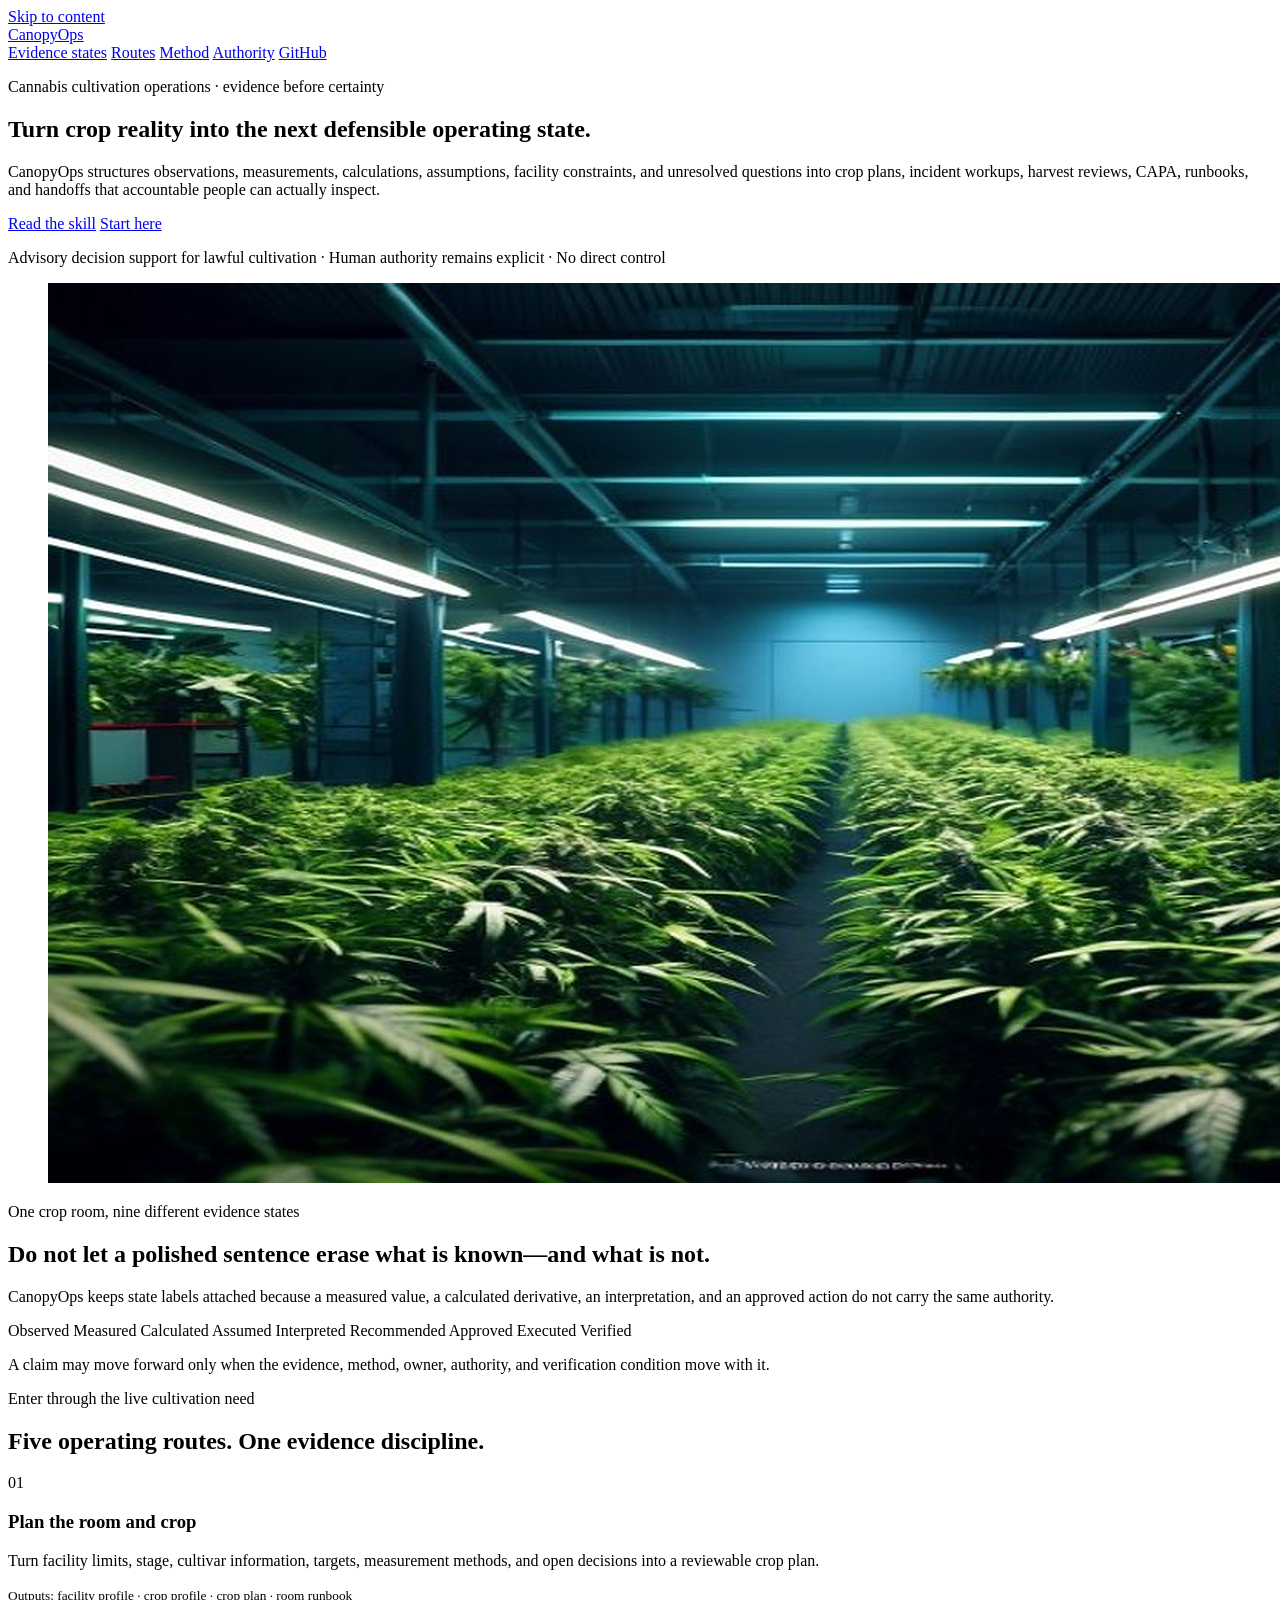
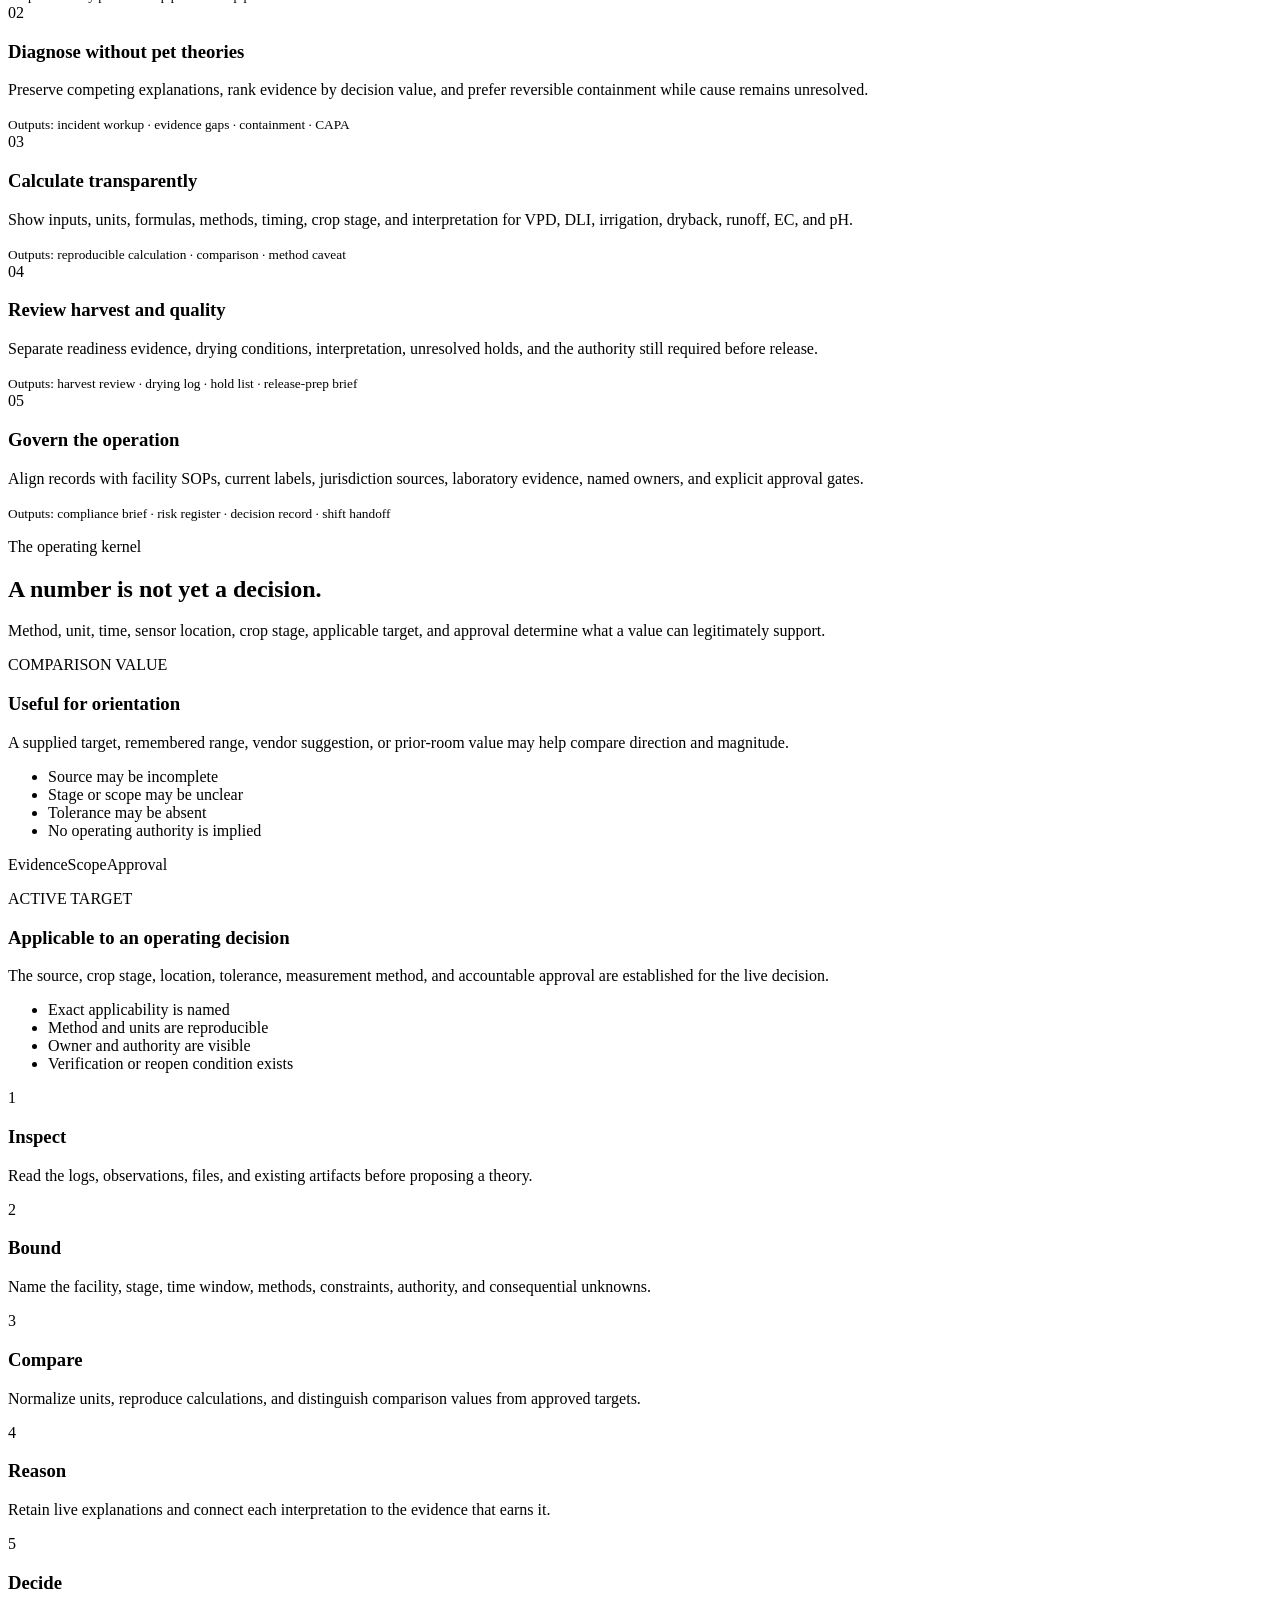
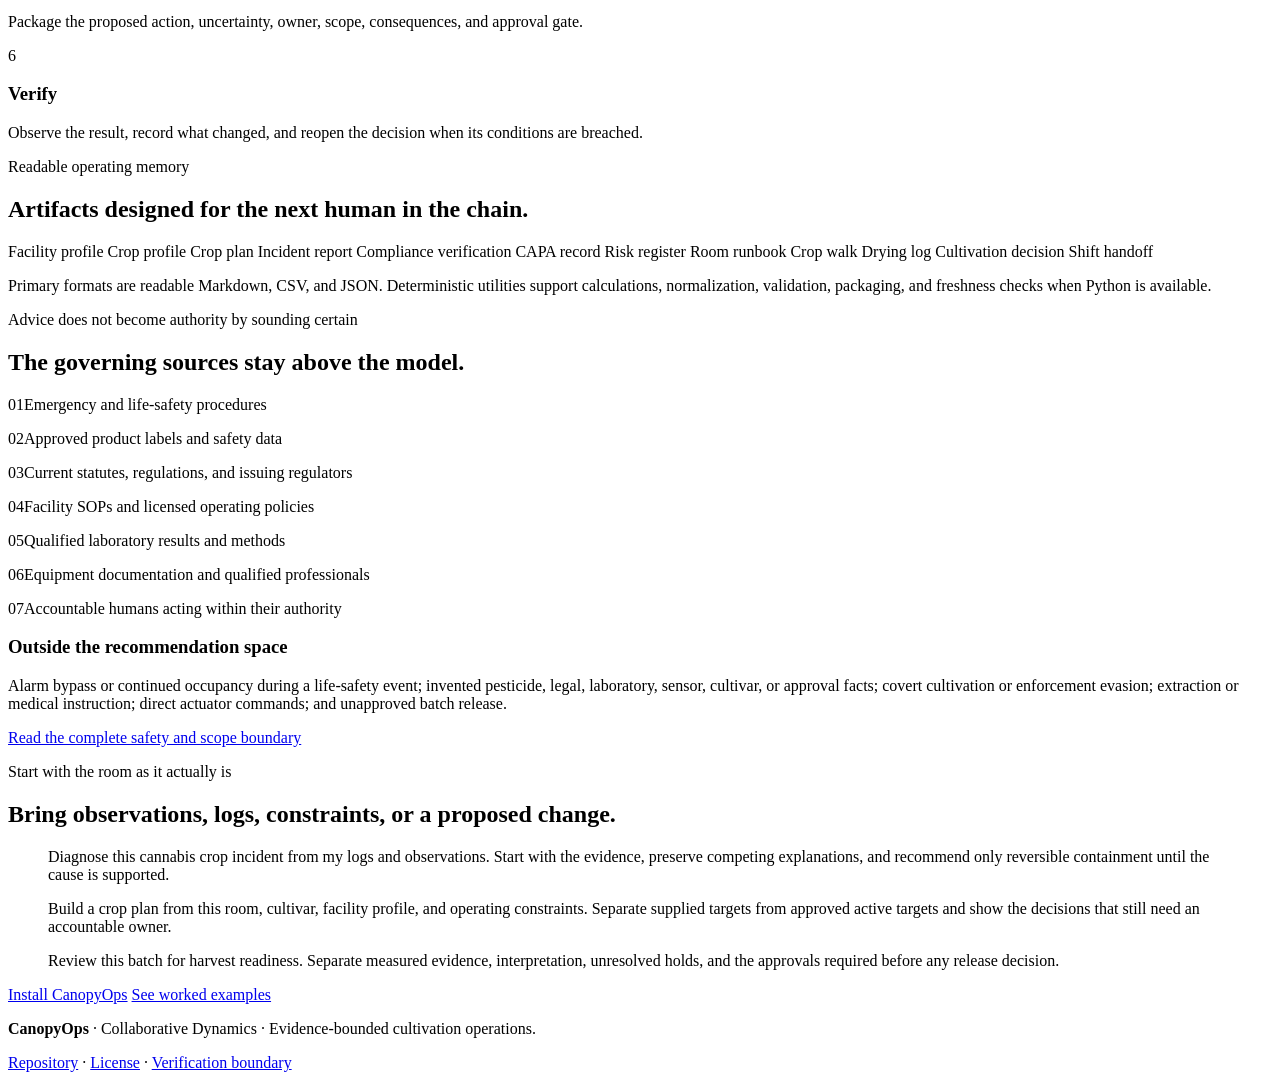
==== docs/index.html @ a817bb33 "docs: add the tailored CanopyOps Pages site" ====
<!doctype html>
<html lang="en">
<head>
  <meta charset="utf-8">
  <meta name="viewport" content="width=device-width, initial-scale=1">
  <meta name="description" content="CanopyOps turns cannabis cultivation observations, logs, calculations, and facility constraints into defensible crop plans, incident workups, harvest reviews, and operating records.">
  <meta name="theme-color" content="#0a1718">
  <meta property="og:type" content="website">
  <meta property="og:title" content="CanopyOps · Evidence-Bounded Cultivation Operations">
  <meta property="og:description" content="From crop reality to the next defensible operating state.">
  <meta property="og:url" content="https://stunspot.github.io/CanopyOps/">
  <meta property="og:image" content="https://stunspot.github.io/CanopyOps/assets/canopyops-hero.png">
  <meta property="og:image:alt" content="An orderly controlled-environment cultivation room with crop rows, irrigation infrastructure, and cool inspection light.">
  <meta name="twitter:card" content="summary_large_image">
  <title>CanopyOps · Evidence-Bounded Cultivation Operations</title>
  <link rel="stylesheet" href="style.css">
</head>
<body>
  <a class="skip-link" href="#main">Skip to content</a>

  <header class="site-header">
    <nav aria-label="Primary navigation">
      <a class="brand" href="#top" aria-label="CanopyOps home">
        <span class="brand-mark" aria-hidden="true"><span></span></span>
        <span>CanopyOps</span>
      </a>
      <div class="nav-links">
        <a href="#states">Evidence states</a>
        <a href="#routes">Routes</a>
        <a href="#method">Method</a>
        <a href="#authority">Authority</a>
        <a href="https://github.com/Stunspot/CanopyOps">GitHub</a>
      </div>
    </nav>
  </header>

  <main id="main">
    <section class="hero" id="top">
      <div class="hero-copy">
        <p class="eyebrow">Cannabis cultivation operations · evidence before certainty</p>
        <h1>Turn crop reality into the next defensible operating state.</h1>
        <p class="lede">CanopyOps structures observations, measurements, calculations, assumptions, facility constraints, and unresolved questions into crop plans, incident workups, harvest reviews, CAPA, runbooks, and handoffs that accountable people can actually inspect.</p>
        <div class="actions">
          <a class="button primary" href="https://github.com/Stunspot/CanopyOps/blob/main/canopyops/SKILL.md">Read the skill</a>
          <a class="button secondary" href="https://github.com/Stunspot/CanopyOps/blob/main/START-HERE.md">Start here</a>
        </div>
        <p class="quiet">Advisory decision support for lawful cultivation · Human authority remains explicit · No direct control</p>
      </div>
      <figure class="hero-visual">
        <img src="assets/canopyops-hero.png" width="1600" height="900" alt="A clean controlled-environment cultivation room with orderly crop rows, irrigation infrastructure, sensor equipment, and cool inspection light across the canopy.">
      </figure>
    </section>

    <section class="section states-section" id="states">
      <div class="section-heading">
        <p class="eyebrow">One crop room, nine different evidence states</p>
        <h2>Do not let a polished sentence erase what is known—and what is not.</h2>
        <p>CanopyOps keeps state labels attached because a measured value, a calculated derivative, an interpretation, and an approved action do not carry the same authority.</p>
      </div>
      <div class="state-ribbon" aria-label="CanopyOps evidence states">
        <span>Observed</span>
        <span>Measured</span>
        <span>Calculated</span>
        <span>Assumed</span>
        <span>Interpreted</span>
        <span>Recommended</span>
        <span>Approved</span>
        <span>Executed</span>
        <span>Verified</span>
      </div>
      <p class="state-rule">A claim may move forward only when the evidence, method, owner, authority, and verification condition move with it.</p>
    </section>

    <section class="section routes-section" id="routes">
      <div class="section-heading">
        <p class="eyebrow">Enter through the live cultivation need</p>
        <h2>Five operating routes. One evidence discipline.</h2>
      </div>
      <div class="route-grid">
        <article>
          <span class="route-number">01</span>
          <h3>Plan the room and crop</h3>
          <p>Turn facility limits, stage, cultivar information, targets, measurement methods, and open decisions into a reviewable crop plan.</p>
          <small>Outputs: facility profile · crop profile · crop plan · room runbook</small>
        </article>
        <article>
          <span class="route-number">02</span>
          <h3>Diagnose without pet theories</h3>
          <p>Preserve competing explanations, rank evidence by decision value, and prefer reversible containment while cause remains unresolved.</p>
          <small>Outputs: incident workup · evidence gaps · containment · CAPA</small>
        </article>
        <article>
          <span class="route-number">03</span>
          <h3>Calculate transparently</h3>
          <p>Show inputs, units, formulas, methods, timing, crop stage, and interpretation for VPD, DLI, irrigation, dryback, runoff, EC, and pH.</p>
          <small>Outputs: reproducible calculation · comparison · method caveat</small>
        </article>
        <article>
          <span class="route-number">04</span>
          <h3>Review harvest and quality</h3>
          <p>Separate readiness evidence, drying conditions, interpretation, unresolved holds, and the authority still required before release.</p>
          <small>Outputs: harvest review · drying log · hold list · release-prep brief</small>
        </article>
        <article>
          <span class="route-number">05</span>
          <h3>Govern the operation</h3>
          <p>Align records with facility SOPs, current labels, jurisdiction sources, laboratory evidence, named owners, and explicit approval gates.</p>
          <small>Outputs: compliance brief · risk register · decision record · shift handoff</small>
        </article>
      </div>
    </section>

    <section class="section method-section" id="method">
      <div class="section-heading method-heading">
        <p class="eyebrow">The operating kernel</p>
        <h2>A number is not yet a decision.</h2>
        <p>Method, unit, time, sensor location, crop stage, applicable target, and approval determine what a value can legitimately support.</p>
      </div>

      <div class="target-contrast">
        <article class="comparison-card">
          <p class="card-label">COMPARISON VALUE</p>
          <h3>Useful for orientation</h3>
          <p>A supplied target, remembered range, vendor suggestion, or prior-room value may help compare direction and magnitude.</p>
          <ul>
            <li>Source may be incomplete</li>
            <li>Stage or scope may be unclear</li>
            <li>Tolerance may be absent</li>
            <li>No operating authority is implied</li>
          </ul>
        </article>
        <div class="promotion" aria-hidden="true"><span>Evidence</span><span>Scope</span><span>Approval</span></div>
        <article class="active-card">
          <p class="card-label">ACTIVE TARGET</p>
          <h3>Applicable to an operating decision</h3>
          <p>The source, crop stage, location, tolerance, measurement method, and accountable approval are established for the live decision.</p>
          <ul>
            <li>Exact applicability is named</li>
            <li>Method and units are reproducible</li>
            <li>Owner and authority are visible</li>
            <li>Verification or reopen condition exists</li>
          </ul>
        </article>
      </div>

      <div class="operating-loop" aria-label="CanopyOps operating loop">
        <article><span>1</span><h3>Inspect</h3><p>Read the logs, observations, files, and existing artifacts before proposing a theory.</p></article>
        <article><span>2</span><h3>Bound</h3><p>Name the facility, stage, time window, methods, constraints, authority, and consequential unknowns.</p></article>
        <article><span>3</span><h3>Compare</h3><p>Normalize units, reproduce calculations, and distinguish comparison values from approved targets.</p></article>
        <article><span>4</span><h3>Reason</h3><p>Retain live explanations and connect each interpretation to the evidence that earns it.</p></article>
        <article><span>5</span><h3>Decide</h3><p>Package the proposed action, uncertainty, owner, scope, consequences, and approval gate.</p></article>
        <article><span>6</span><h3>Verify</h3><p>Observe the result, record what changed, and reopen the decision when its conditions are breached.</p></article>
      </div>
    </section>

    <section class="section artifacts-section">
      <div class="section-heading">
        <p class="eyebrow">Readable operating memory</p>
        <h2>Artifacts designed for the next human in the chain.</h2>
      </div>
      <div class="artifact-grid">
        <span>Facility profile</span>
        <span>Crop profile</span>
        <span>Crop plan</span>
        <span>Incident report</span>
        <span>Compliance verification</span>
        <span>CAPA record</span>
        <span>Risk register</span>
        <span>Room runbook</span>
        <span>Crop walk</span>
        <span>Drying log</span>
        <span>Cultivation decision</span>
        <span>Shift handoff</span>
      </div>
      <p class="artifact-note">Primary formats are readable Markdown, CSV, and JSON. Deterministic utilities support calculations, normalization, validation, packaging, and freshness checks when Python is available.</p>
    </section>

    <section class="section authority-section" id="authority">
      <div class="section-heading">
        <p class="eyebrow">Advice does not become authority by sounding certain</p>
        <h2>The governing sources stay above the model.</h2>
      </div>
      <div class="authority-grid">
        <div class="authority-stack">
          <p><span>01</span>Emergency and life-safety procedures</p>
          <p><span>02</span>Approved product labels and safety data</p>
          <p><span>03</span>Current statutes, regulations, and issuing regulators</p>
          <p><span>04</span>Facility SOPs and licensed operating policies</p>
          <p><span>05</span>Qualified laboratory results and methods</p>
          <p><span>06</span>Equipment documentation and qualified professionals</p>
          <p><span>07</span>Accountable humans acting within their authority</p>
        </div>
        <aside class="boundary-card">
          <h3>Outside the recommendation space</h3>
          <p>Alarm bypass or continued occupancy during a life-safety event; invented pesticide, legal, laboratory, sensor, cultivar, or approval facts; covert cultivation or enforcement evasion; extraction or medical instruction; direct actuator commands; and unapproved batch release.</p>
          <a href="https://github.com/Stunspot/CanopyOps/blob/main/SAFETY-AND-SCOPE.md">Read the complete safety and scope boundary</a>
        </aside>
      </div>
    </section>

    <section class="section prompt-section">
      <div class="section-heading">
        <p class="eyebrow">Start with the room as it actually is</p>
        <h2>Bring observations, logs, constraints, or a proposed change.</h2>
      </div>
      <div class="prompt-grid">
        <blockquote>Diagnose this cannabis crop incident from my logs and observations. Start with the evidence, preserve competing explanations, and recommend only reversible containment until the cause is supported.</blockquote>
        <blockquote>Build a crop plan from this room, cultivar, facility profile, and operating constraints. Separate supplied targets from approved active targets and show the decisions that still need an accountable owner.</blockquote>
        <blockquote>Review this batch for harvest readiness. Separate measured evidence, interpretation, unresolved holds, and the approvals required before any release decision.</blockquote>
      </div>
      <div class="actions centered">
        <a class="button primary" href="https://github.com/Stunspot/CanopyOps/blob/main/INSTALL.md">Install CanopyOps</a>
        <a class="button secondary" href="https://github.com/Stunspot/CanopyOps/blob/main/EXAMPLE-TOUR.md">See worked examples</a>
      </div>
    </section>
  </main>

  <footer>
    <p><strong>CanopyOps</strong> · Collaborative Dynamics · Evidence-bounded cultivation operations.</p>
    <p><a href="https://github.com/Stunspot/CanopyOps">Repository</a> · <a href="https://github.com/Stunspot/CanopyOps/blob/main/LICENSE.md">License</a> · <a href="https://github.com/Stunspot/CanopyOps/blob/main/VERIFICATION-v0.1.5.md">Verification boundary</a></p>
  </footer>
</body>
</html>
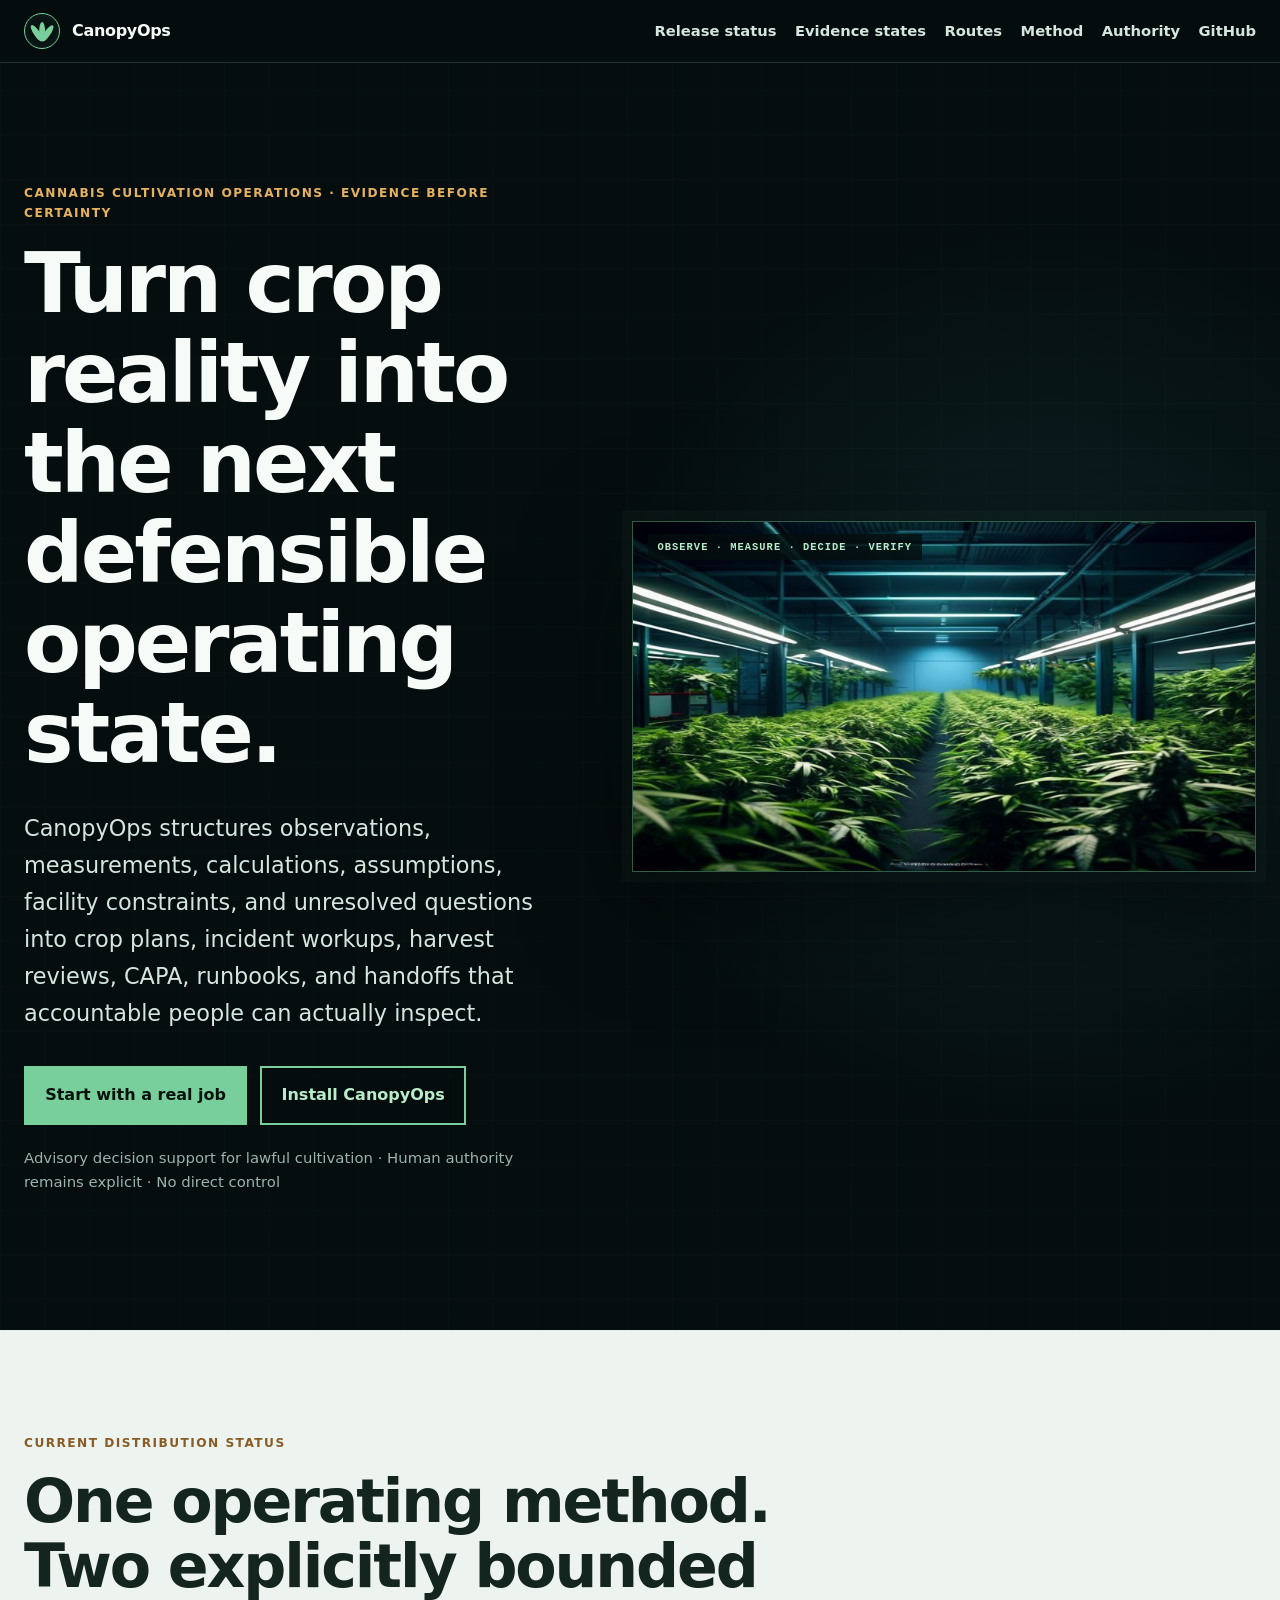
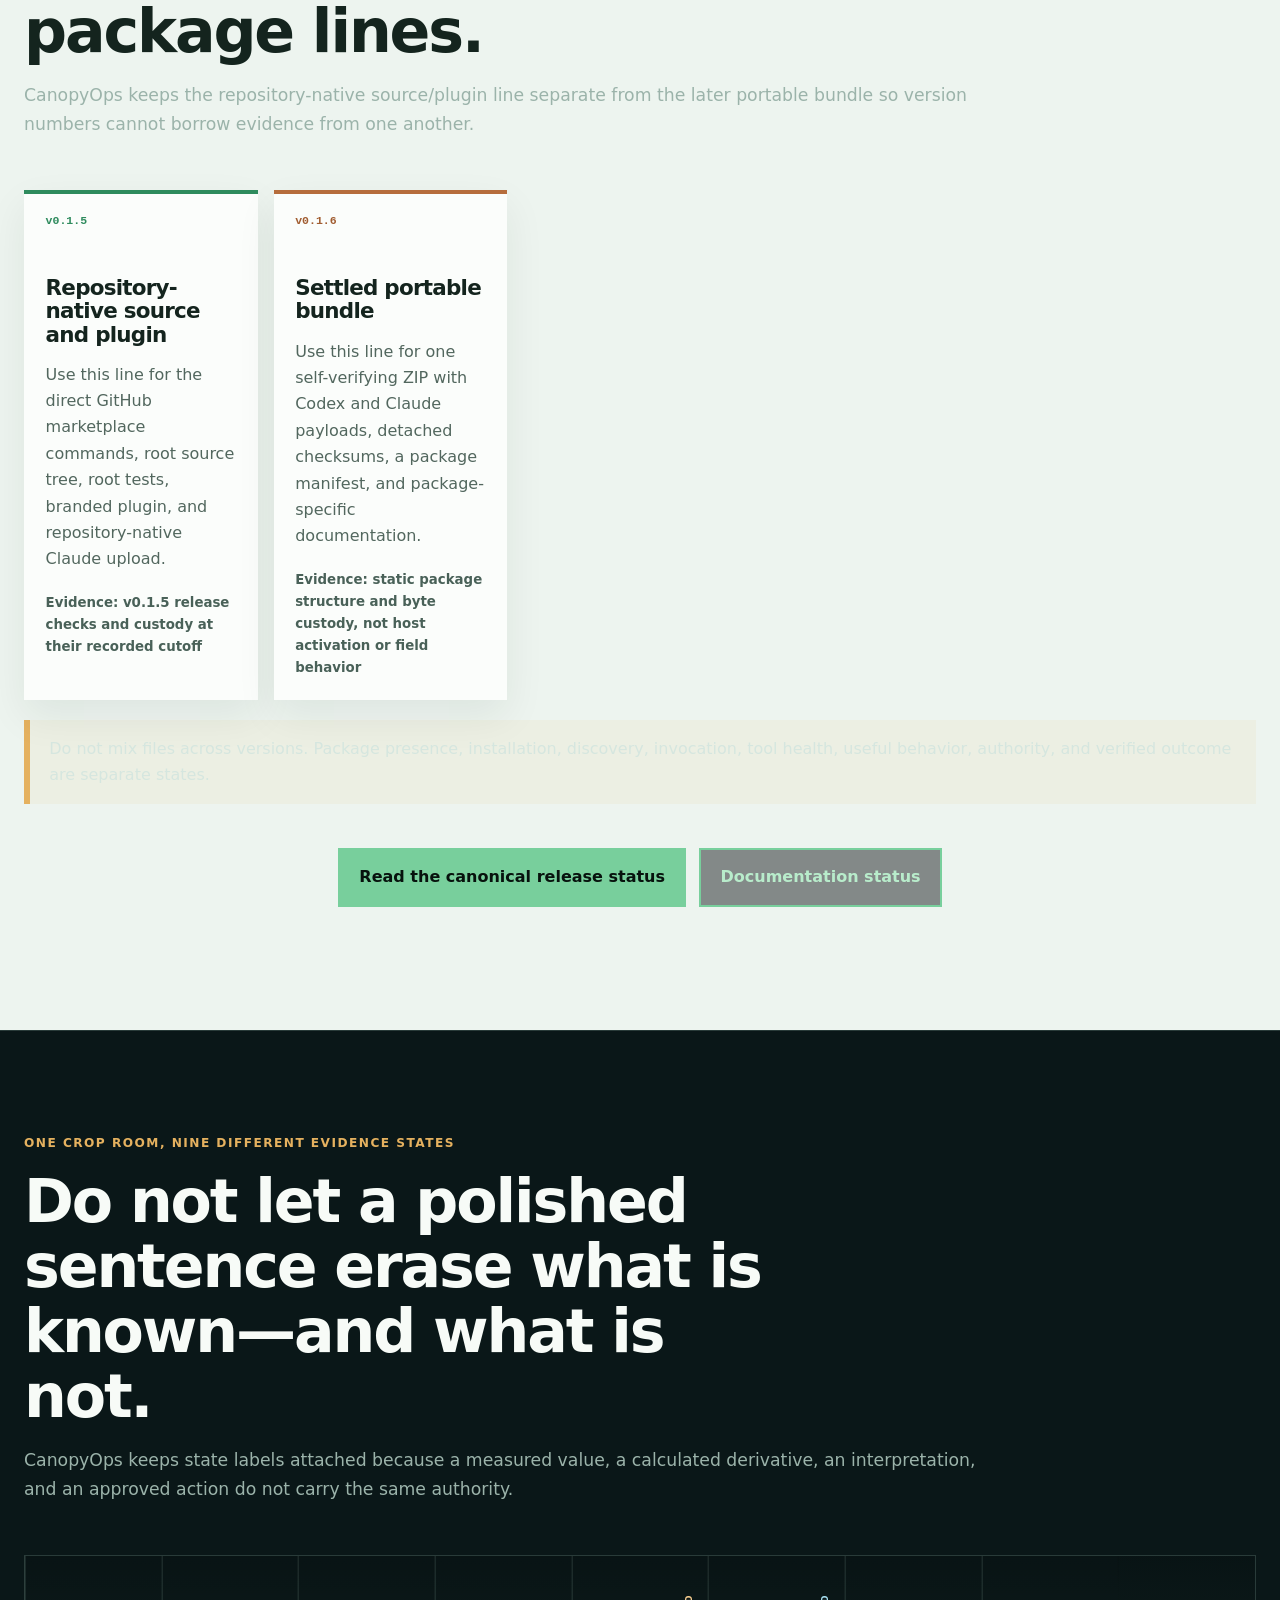
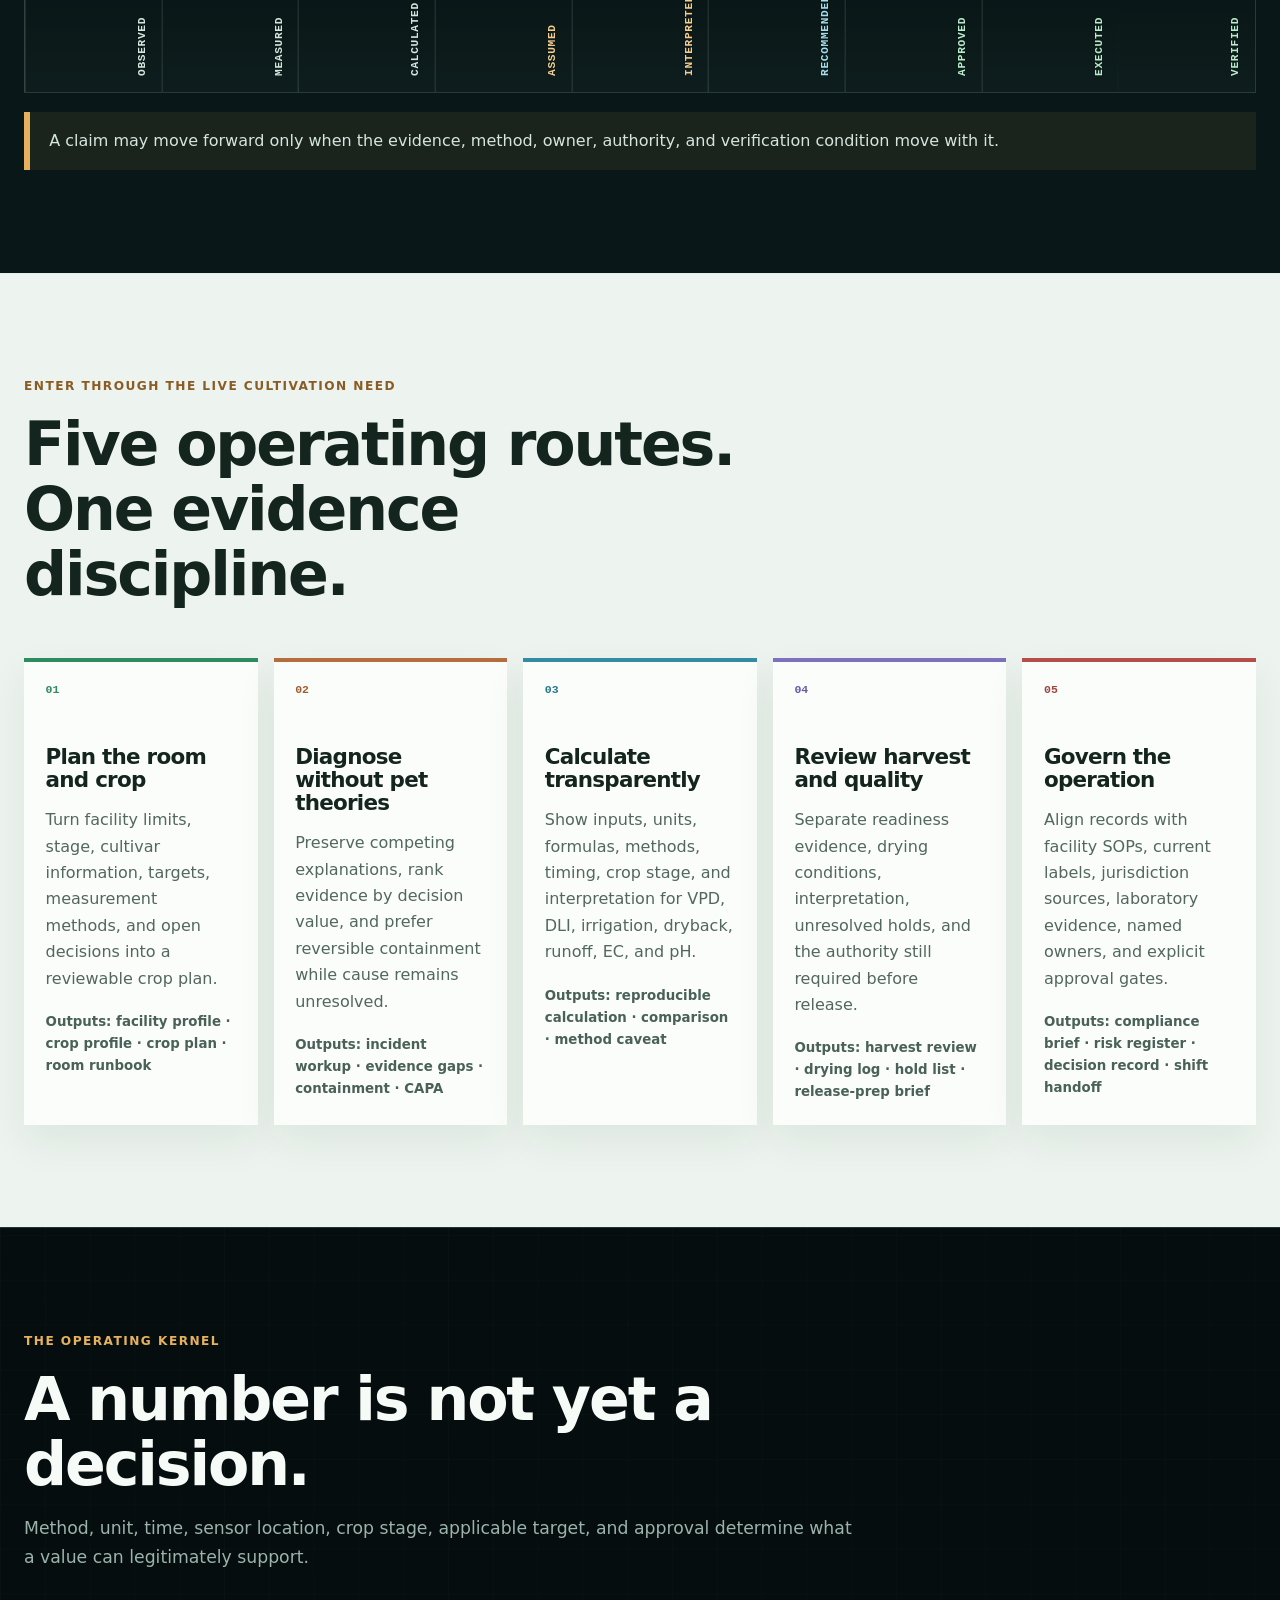
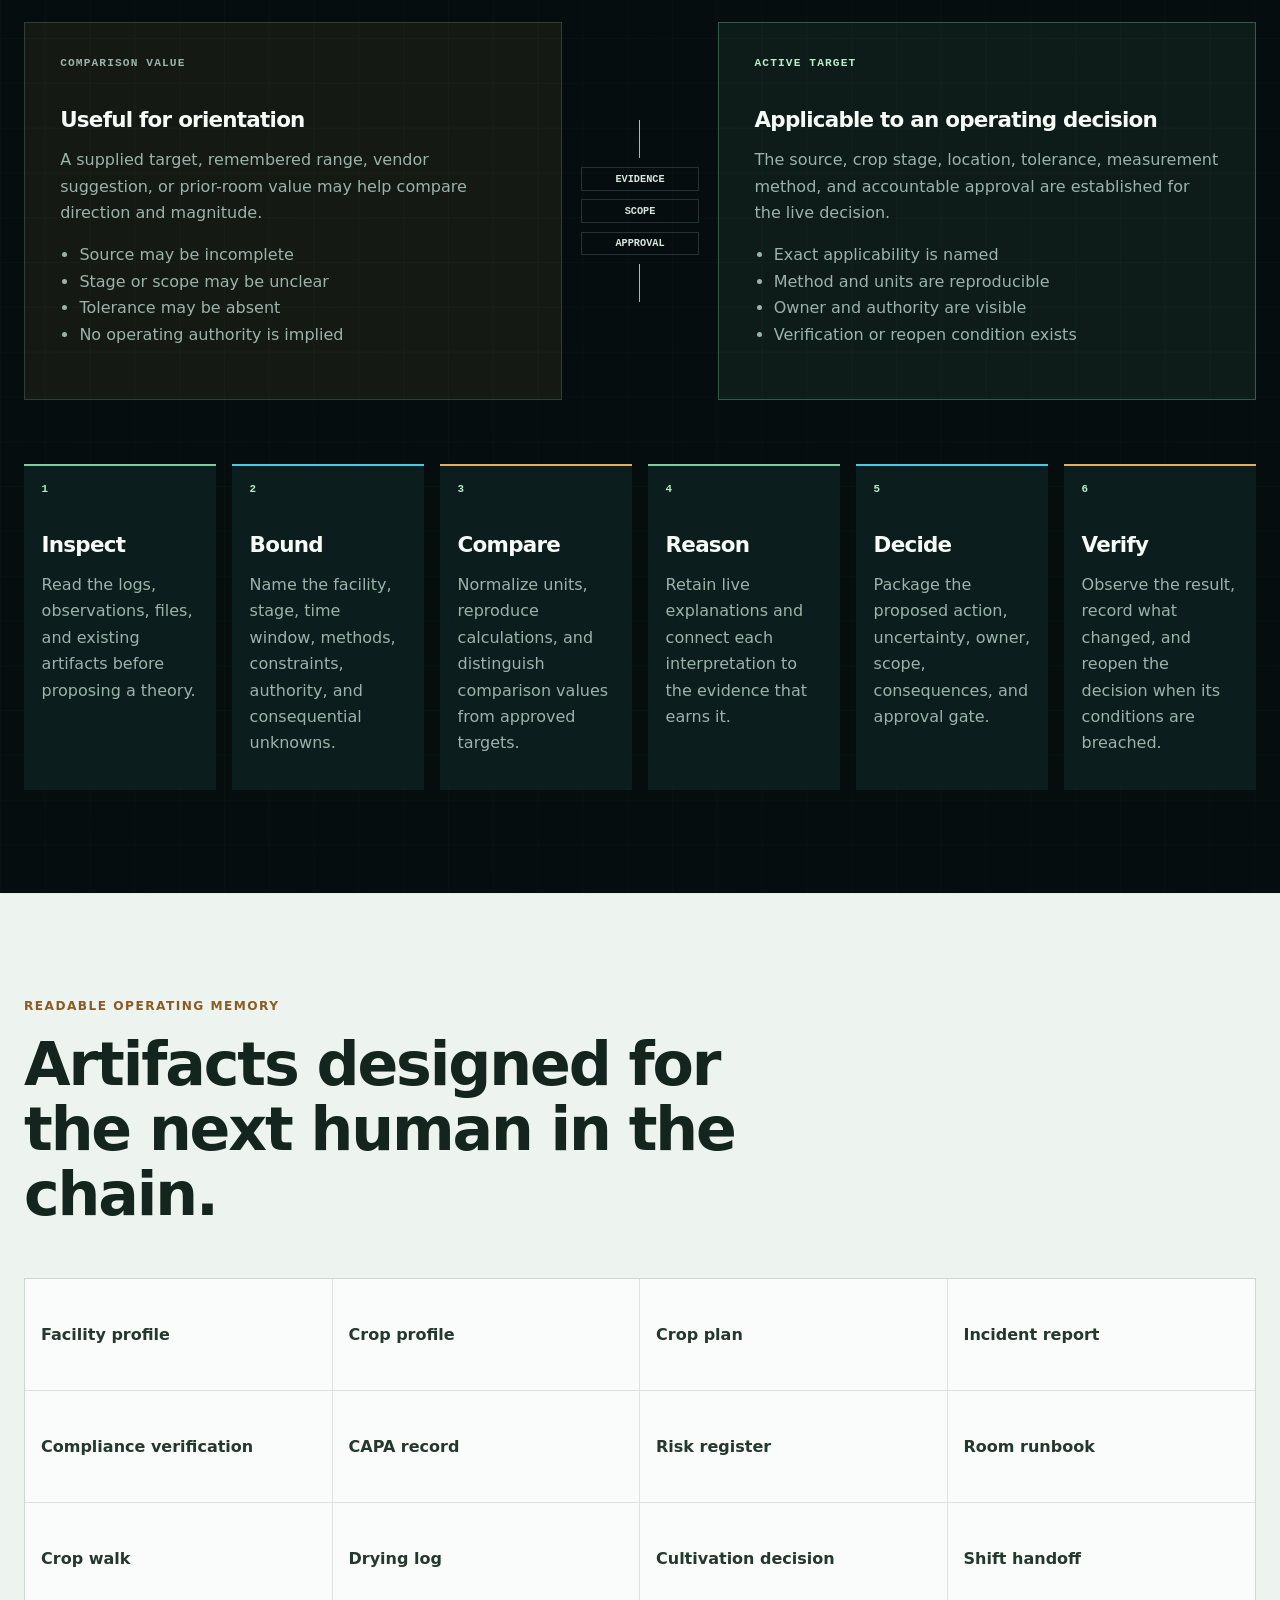
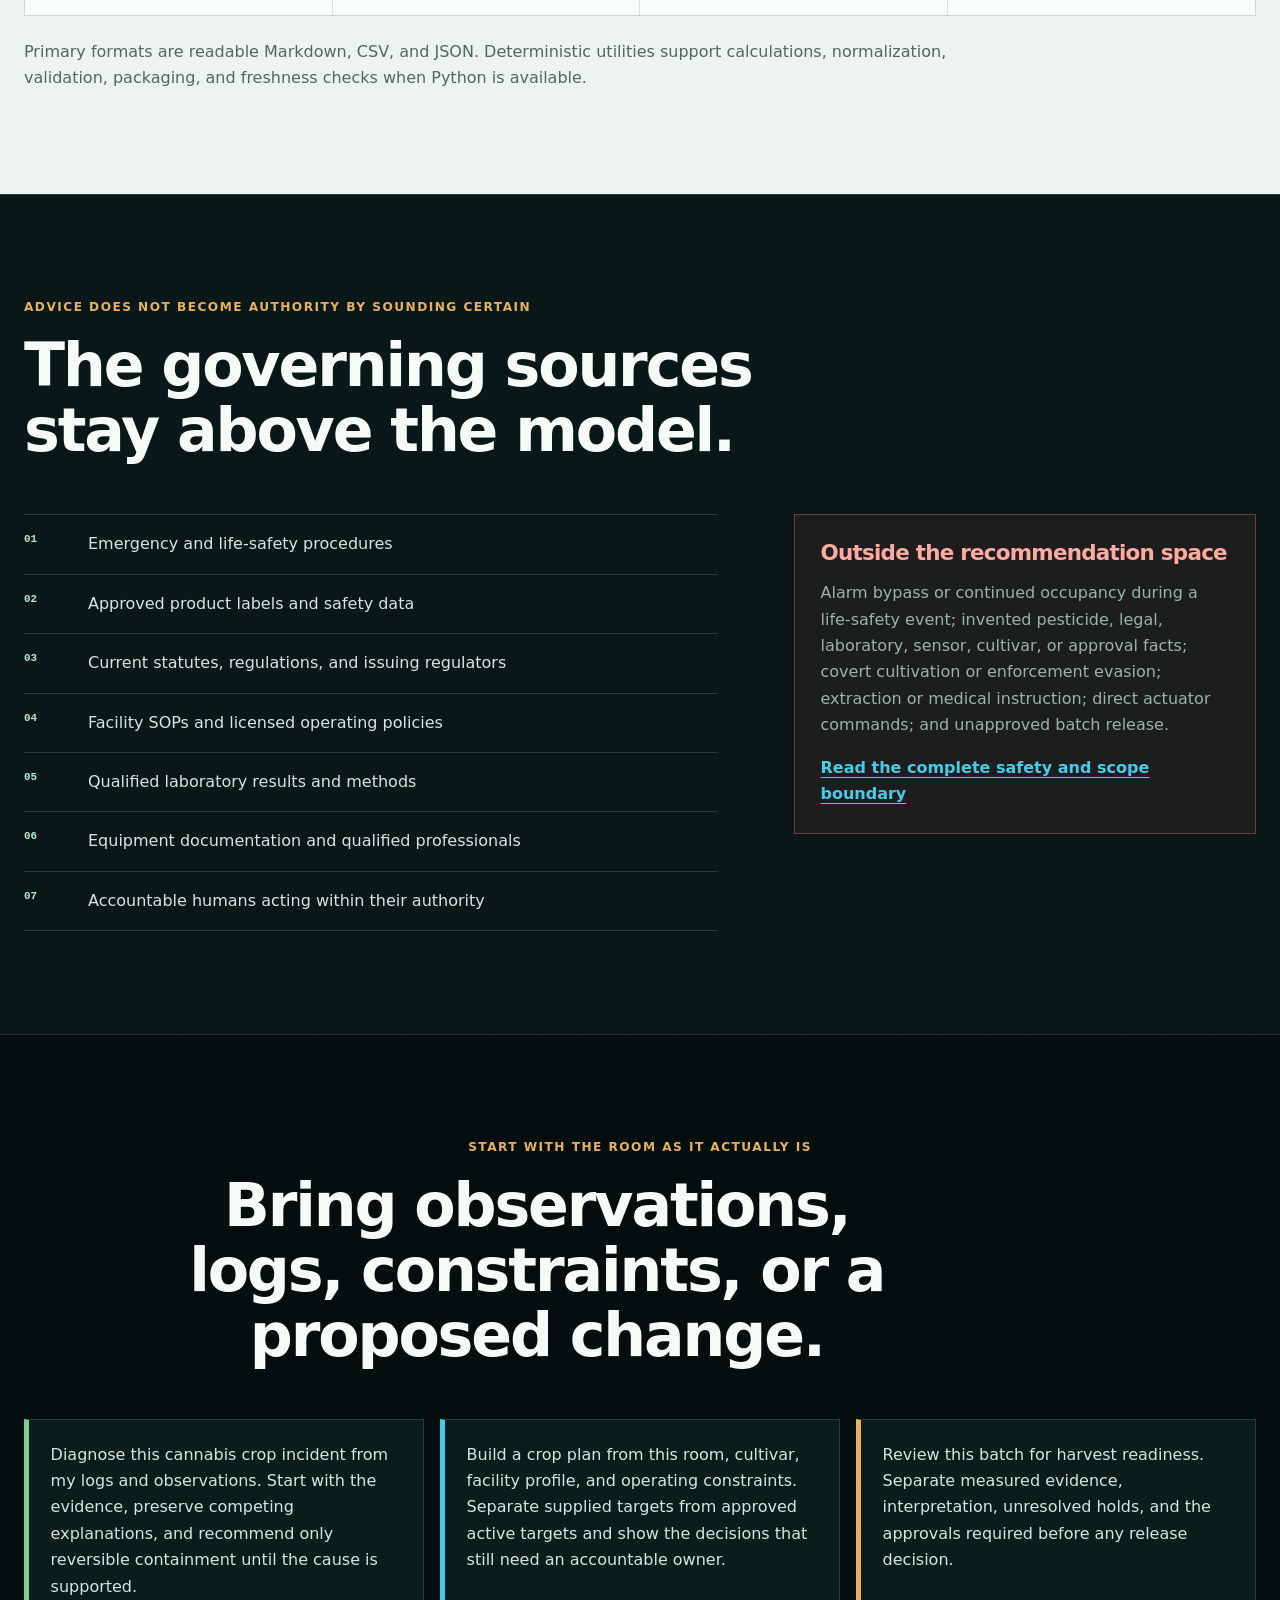
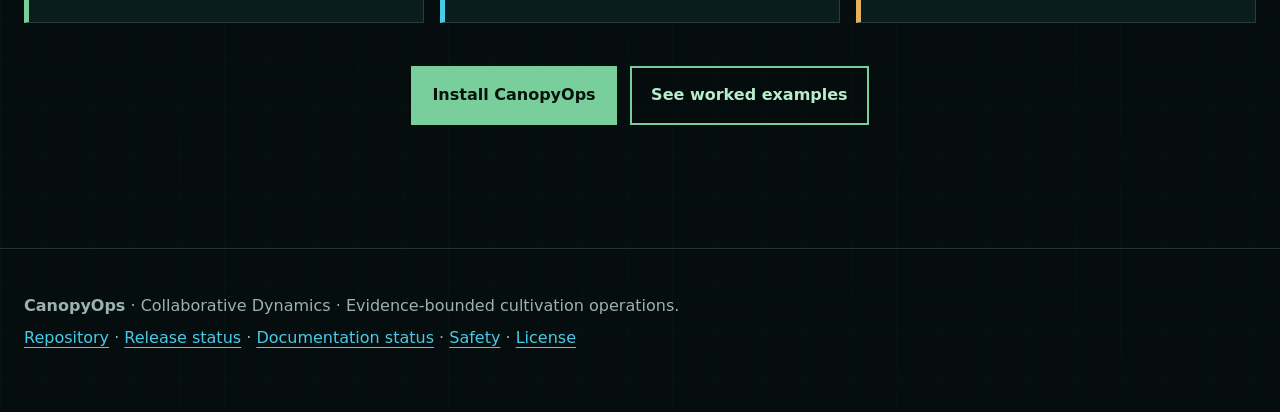
==== commit 7b60bc65: "docs: reconcile CanopyOps release and documentation truth" ====
--- a/docs/index.html
+++ b/docs/index.html
@@ -25,6 +25,7 @@
         <span>CanopyOps</span>
       </a>
       <div class="nav-links">
+        <a href="#release">Release status</a>
         <a href="#states">Evidence states</a>
         <a href="#routes">Routes</a>
         <a href="#method">Method</a>
@@ -41,14 +42,41 @@
         <h1>Turn crop reality into the next defensible operating state.</h1>
         <p class="lede">CanopyOps structures observations, measurements, calculations, assumptions, facility constraints, and unresolved questions into crop plans, incident workups, harvest reviews, CAPA, runbooks, and handoffs that accountable people can actually inspect.</p>
         <div class="actions">
-          <a class="button primary" href="https://github.com/Stunspot/CanopyOps/blob/main/canopyops/SKILL.md">Read the skill</a>
-          <a class="button secondary" href="https://github.com/Stunspot/CanopyOps/blob/main/START-HERE.md">Start here</a>
+          <a class="button primary" href="https://github.com/Stunspot/CanopyOps/blob/main/START-HERE.md">Start with a real job</a>
+          <a class="button secondary" href="https://github.com/Stunspot/CanopyOps/blob/main/INSTALL.md">Install CanopyOps</a>
         </div>
         <p class="quiet">Advisory decision support for lawful cultivation · Human authority remains explicit · No direct control</p>
       </div>
       <figure class="hero-visual">
         <img src="assets/canopyops-hero.png" width="1600" height="900" alt="A clean controlled-environment cultivation room with orderly crop rows, irrigation infrastructure, sensor equipment, and cool inspection light across the canopy.">
       </figure>
+    </section>
+
+    <section class="section routes-section" id="release">
+      <div class="section-heading">
+        <p class="eyebrow">Current distribution status</p>
+        <h2>One operating method. Two explicitly bounded package lines.</h2>
+        <p>CanopyOps keeps the repository-native source/plugin line separate from the later portable bundle so version numbers cannot borrow evidence from one another.</p>
+      </div>
+      <div class="route-grid">
+        <article>
+          <span class="route-number">v0.1.5</span>
+          <h3>Repository-native source and plugin</h3>
+          <p>Use this line for the direct GitHub marketplace commands, root source tree, root tests, branded plugin, and repository-native Claude upload.</p>
+          <small>Evidence: v0.1.5 release checks and custody at their recorded cutoff</small>
+        </article>
+        <article>
+          <span class="route-number">v0.1.6</span>
+          <h3>Settled portable bundle</h3>
+          <p>Use this line for one self-verifying ZIP with Codex and Claude payloads, detached checksums, a package manifest, and package-specific documentation.</p>
+          <small>Evidence: static package structure and byte custody, not host activation or field behavior</small>
+        </article>
+      </div>
+      <p class="state-rule">Do not mix files across versions. Package presence, installation, discovery, invocation, tool health, useful behavior, authority, and verified outcome are separate states.</p>
+      <div class="actions centered">
+        <a class="button primary" href="https://github.com/Stunspot/CanopyOps/blob/main/RELEASE-STATUS.md">Read the canonical release status</a>
+        <a class="button secondary" href="https://github.com/Stunspot/CanopyOps/blob/main/DOCUMENTATION-STATUS.md">Documentation status</a>
+      </div>
     </section>
 
     <section class="section states-section" id="states">
@@ -217,7 +245,7 @@
 
   <footer>
     <p><strong>CanopyOps</strong> · Collaborative Dynamics · Evidence-bounded cultivation operations.</p>
-    <p><a href="https://github.com/Stunspot/CanopyOps">Repository</a> · <a href="https://github.com/Stunspot/CanopyOps/blob/main/LICENSE.md">License</a> · <a href="https://github.com/Stunspot/CanopyOps/blob/main/VERIFICATION-v0.1.5.md">Verification boundary</a></p>
+    <p><a href="https://github.com/Stunspot/CanopyOps">Repository</a> · <a href="https://github.com/Stunspot/CanopyOps/blob/main/RELEASE-STATUS.md">Release status</a> · <a href="https://github.com/Stunspot/CanopyOps/blob/main/DOCUMENTATION-STATUS.md">Documentation status</a> · <a href="https://github.com/Stunspot/CanopyOps/blob/main/SAFETY-AND-SCOPE.md">Safety</a> · <a href="https://github.com/Stunspot/CanopyOps/blob/main/LICENSE.md">License</a></p>
   </footer>
 </body>
 </html>
--- a/docs/style.css
+++ b/docs/style.css
@@ -0,0 +1,313 @@
+:root {
+  color-scheme: dark;
+  --ink: #f7fbf7;
+  --pale: #d5e6df;
+  --muted: #9bb3aa;
+  --night: #0a1718;
+  --night-deep: #050d0e;
+  --night-soft: #102627;
+  --panel: rgba(16, 38, 39, 0.86);
+  --line: rgba(181, 219, 203, 0.18);
+  --green: #78cf9c;
+  --green-soft: #b8eccb;
+  --cyan: #48cbe8;
+  --amber: #e5b15f;
+  --coral: #ec7868;
+  --paper: #edf4ef;
+  --paper-ink: #14241e;
+  --paper-muted: #52675e;
+  --focus: #ffe27a;
+  font-family: Inter, Poppins, ui-sans-serif, system-ui, -apple-system, BlinkMacSystemFont, "Segoe UI", sans-serif;
+}
+
+* { box-sizing: border-box; }
+html { scroll-behavior: smooth; scroll-padding-top: 5.5rem; }
+body {
+  margin: 0;
+  color: var(--ink);
+  background:
+    radial-gradient(circle at 82% 8%, rgba(72, 203, 232, 0.11), transparent 29rem),
+    radial-gradient(circle at 14% 42%, rgba(120, 207, 156, 0.08), transparent 28rem),
+    linear-gradient(rgba(120, 207, 156, 0.025) 1px, transparent 1px),
+    linear-gradient(90deg, rgba(120, 207, 156, 0.025) 1px, transparent 1px),
+    var(--night-deep);
+  background-size: auto, auto, 2.8rem 2.8rem, 2.8rem 2.8rem, auto;
+  line-height: 1.65;
+}
+img { display: block; max-width: 100%; }
+a { color: var(--cyan); text-underline-offset: 0.22em; }
+a:hover { color: var(--focus); }
+a:focus-visible, .button:focus-visible { outline: 3px solid var(--focus); outline-offset: 4px; border-radius: 0.2rem; }
+
+.skip-link {
+  position: absolute;
+  left: 1rem;
+  top: -6rem;
+  z-index: 50;
+  padding: 0.8rem 1rem;
+  color: #111;
+  background: var(--focus);
+  font-weight: 900;
+}
+.skip-link:focus { top: 1rem; }
+
+.site-header {
+  position: sticky;
+  top: 0;
+  z-index: 30;
+  border-bottom: 1px solid var(--line);
+  background: rgba(5, 13, 14, 0.94);
+  backdrop-filter: blur(16px);
+}
+nav {
+  max-width: 84rem;
+  margin: 0 auto;
+  padding: 0.82rem 1.5rem;
+  display: flex;
+  align-items: center;
+  justify-content: space-between;
+  gap: 1.5rem;
+}
+.brand {
+  display: inline-flex;
+  align-items: center;
+  gap: 0.75rem;
+  color: var(--ink);
+  text-decoration: none;
+  font-weight: 900;
+  letter-spacing: -0.02em;
+}
+.brand-mark {
+  position: relative;
+  width: 2.25rem;
+  height: 2.25rem;
+  border: 1px solid var(--green);
+  border-radius: 50%;
+  box-shadow: inset 0 0 1rem rgba(120, 207, 156, 0.12);
+}
+.brand-mark::before,
+.brand-mark::after,
+.brand-mark span {
+  content: "";
+  position: absolute;
+  left: 50%;
+  bottom: 0.45rem;
+  width: 0.36rem;
+  height: 1.18rem;
+  border-radius: 50% 50% 42% 42%;
+  background: var(--green);
+  transform-origin: bottom center;
+}
+.brand-mark::before { transform: translateX(-50%) rotate(-35deg); }
+.brand-mark::after { transform: translateX(-50%) rotate(35deg); }
+.brand-mark span { transform: translateX(-50%); }
+.nav-links { display: flex; flex-wrap: wrap; gap: 0.65rem 1.15rem; }
+.nav-links a { color: var(--pale); text-decoration: none; font-size: 0.92rem; font-weight: 760; }
+.nav-links a:hover { color: var(--green-soft); }
+
+main { overflow: hidden; }
+.hero, .section { max-width: 84rem; margin: 0 auto; padding: 6.4rem 1.5rem; }
+.hero {
+  min-height: calc(100vh - 4.2rem);
+  display: grid;
+  grid-template-columns: minmax(0, 0.92fr) minmax(28rem, 1.08fr);
+  align-items: center;
+  gap: clamp(2.5rem, 6vw, 6.5rem);
+  padding-top: 7.5rem;
+  padding-bottom: 7.5rem;
+}
+.hero-copy { position: relative; z-index: 2; }
+.eyebrow {
+  margin: 0 0 1rem;
+  color: var(--amber);
+  font-size: 0.76rem;
+  font-weight: 900;
+  letter-spacing: 0.12em;
+  text-transform: uppercase;
+}
+h1, h2, h3 { line-height: 1.08; letter-spacing: -0.035em; }
+h1 { margin: 0; max-width: 11ch; font-size: clamp(3.2rem, 6.5vw, 6.3rem); }
+h2 { margin: 0; max-width: 18ch; font-size: clamp(2.3rem, 4.7vw, 4.55rem); }
+h3 { margin: 0 0 0.72rem; font-size: 1.34rem; }
+.lede { max-width: 46rem; margin: 2rem 0; color: var(--pale); font-size: clamp(1.12rem, 2vw, 1.4rem); }
+.actions { display: flex; flex-wrap: wrap; gap: 0.82rem; margin: 2.1rem 0 1.3rem; }
+.actions.centered { justify-content: center; margin-top: 2.7rem; }
+.button { display: inline-block; padding: 0.9rem 1.2rem; border: 2px solid var(--green); font-weight: 850; text-decoration: none; }
+.button.primary { color: #07120d; background: var(--green); }
+.button.primary:hover { color: #111; background: var(--focus); border-color: var(--focus); }
+.button.secondary { color: var(--green-soft); background: rgba(5, 13, 14, 0.46); }
+.button.secondary:hover { color: var(--focus); border-color: var(--focus); }
+.quiet { color: var(--muted); font-size: 0.93rem; }
+.hero-visual {
+  position: relative;
+  margin: 0;
+  overflow: hidden;
+  border: 1px solid rgba(120, 207, 156, 0.42);
+  background: #020808;
+  box-shadow: 0 2rem 6rem rgba(0, 0, 0, 0.52), 0 0 0 0.65rem rgba(120, 207, 156, 0.03);
+}
+.hero-visual::before {
+  content: "OBSERVE · MEASURE · DECIDE · VERIFY";
+  position: absolute;
+  z-index: 2;
+  top: 0.8rem;
+  left: 0.9rem;
+  padding: 0.48rem 0.62rem;
+  color: var(--green-soft);
+  background: rgba(5, 13, 14, 0.78);
+  font: 800 0.65rem/1 ui-monospace, SFMono-Regular, Menlo, Consolas, monospace;
+  letter-spacing: 0.1em;
+}
+.hero-visual::after {
+  content: "";
+  position: absolute;
+  right: -0.5rem;
+  bottom: -0.5rem;
+  width: 5rem;
+  height: 5rem;
+  border-right: 2px solid var(--cyan);
+  border-bottom: 2px solid var(--cyan);
+  pointer-events: none;
+}
+.hero-visual img { width: 100%; height: auto; }
+
+.section { border-top: 1px solid var(--line); }
+.section-heading { max-width: 60rem; margin-bottom: 3.2rem; }
+.section-heading > p:last-child { color: var(--muted); font-size: 1.08rem; }
+
+.states-section {
+  max-width: none;
+  padding-left: max(1.5rem, calc((100vw - 81rem) / 2));
+  padding-right: max(1.5rem, calc((100vw - 81rem) / 2));
+  background: var(--night);
+}
+.state-ribbon { display: grid; grid-template-columns: repeat(9, minmax(0, 1fr)); border: 1px solid var(--line); }
+.state-ribbon span {
+  min-height: 8.5rem;
+  display: grid;
+  place-items: end start;
+  padding: 1rem 0.75rem;
+  border-right: 1px solid var(--line);
+  color: var(--pale);
+  background: linear-gradient(180deg, rgba(120, 207, 156, 0.035), rgba(5, 13, 14, 0.36));
+  font: 800 0.7rem/1.2 ui-monospace, SFMono-Regular, Menlo, Consolas, monospace;
+  text-transform: uppercase;
+  letter-spacing: 0.06em;
+  writing-mode: vertical-rl;
+  transform: rotate(180deg);
+}
+.state-ribbon span:nth-child(4), .state-ribbon span:nth-child(5) { color: #f5cc8f; }
+.state-ribbon span:nth-child(6) { color: #a6def0; }
+.state-ribbon span:nth-child(n+7) { color: var(--green-soft); }
+.state-ribbon span:last-child { border-right: 0; }
+.state-rule { margin: 1.2rem 0 0; padding: 1rem 1.2rem; border-left: 0.4rem solid var(--amber); color: var(--pale); background: rgba(229, 177, 95, 0.08); }
+
+.routes-section { max-width: none; padding-left: max(1.5rem, calc((100vw - 81rem) / 2)); padding-right: max(1.5rem, calc((100vw - 81rem) / 2)); color: var(--paper-ink); background: var(--paper); }
+.routes-section .eyebrow { color: #8a5c25; }
+.route-grid { display: grid; grid-template-columns: repeat(5, minmax(0, 1fr)); gap: 1rem; }
+.route-grid article { min-height: 23rem; padding: 1.35rem; border-top: 4px solid #2e8b5d; background: #fbfdfb; box-shadow: 0 1rem 2.4rem rgba(20, 36, 30, 0.07); }
+.route-grid article:nth-child(2) { border-color: #b66d3c; }
+.route-grid article:nth-child(3) { border-color: #348ca3; }
+.route-grid article:nth-child(4) { border-color: #7f70bd; }
+.route-grid article:nth-child(5) { border-color: #b54e48; }
+.route-number { display: block; margin-bottom: 3.1rem; color: #2e8b5d; font: 850 0.72rem/1 ui-monospace, SFMono-Regular, Menlo, Consolas, monospace; }
+.route-grid article:nth-child(2) .route-number { color: #a15d31; }
+.route-grid article:nth-child(3) .route-number { color: #28788d; }
+.route-grid article:nth-child(4) .route-number { color: #6858aa; }
+.route-grid article:nth-child(5) .route-number { color: #a0443f; }
+.route-grid h3 { color: var(--paper-ink); }
+.route-grid p { color: var(--paper-muted); }
+.route-grid small { display: block; margin-top: 1.2rem; color: #496158; font-weight: 760; }
+
+.method-section { max-width: none; padding-left: max(1.5rem, calc((100vw - 81rem) / 2)); padding-right: max(1.5rem, calc((100vw - 81rem) / 2)); }
+.method-heading { max-width: 52rem; }
+.target-contrast { display: grid; grid-template-columns: minmax(0, 1fr) minmax(7rem, 0.22fr) minmax(0, 1fr); gap: 1.2rem; align-items: stretch; }
+.comparison-card, .active-card { padding: clamp(1.4rem, 3vw, 2.2rem); border: 1px solid var(--line); }
+.comparison-card { background: rgba(229, 177, 95, 0.07); }
+.active-card { background: rgba(120, 207, 156, 0.08); border-color: rgba(120, 207, 156, 0.35); }
+.card-label { margin: 0 0 2.4rem; color: var(--amber); font: 850 0.7rem/1 ui-monospace, SFMono-Regular, Menlo, Consolas, monospace; letter-spacing: 0.1em; }
+.active-card .card-label { color: var(--green-soft); }
+.comparison-card p, .active-card p, .comparison-card li, .active-card li { color: var(--muted); }
+.comparison-card ul, .active-card ul { padding-left: 1.2rem; }
+.promotion { display: flex; flex-direction: column; justify-content: center; gap: 0.55rem; text-align: center; }
+.promotion::before, .promotion::after { content: ""; width: 1px; height: 2.4rem; margin: 0 auto; background: linear-gradient(var(--amber), var(--green)); }
+.promotion span { padding: 0.35rem 0.3rem; border: 1px solid var(--line); color: var(--pale); font: 760 0.64rem/1 ui-monospace, SFMono-Regular, Menlo, Consolas, monospace; text-transform: uppercase; }
+.operating-loop { display: grid; grid-template-columns: repeat(6, minmax(0, 1fr)); gap: 1rem; margin-top: 4rem; }
+.operating-loop article { min-height: 14.5rem; padding: 1.1rem; border-top: 2px solid var(--green); background: rgba(16, 38, 39, 0.65); }
+.operating-loop article:nth-child(3n+2) { border-color: var(--cyan); }
+.operating-loop article:nth-child(3n) { border-color: var(--amber); }
+.operating-loop article > span { display: block; margin-bottom: 2.4rem; color: var(--green-soft); font: 850 0.68rem/1 ui-monospace, SFMono-Regular, Menlo, Consolas, monospace; }
+.operating-loop p { color: var(--muted); }
+
+.artifacts-section { max-width: none; padding-left: max(1.5rem, calc((100vw - 81rem) / 2)); padding-right: max(1.5rem, calc((100vw - 81rem) / 2)); color: var(--paper-ink); background: var(--paper); }
+.artifacts-section .eyebrow { color: #8a5c25; }
+.artifact-grid { display: grid; grid-template-columns: repeat(4, minmax(0, 1fr)); border: 1px solid rgba(20, 36, 30, 0.14); }
+.artifact-grid span { min-height: 7rem; display: grid; place-items: center start; padding: 1rem; border-right: 1px solid rgba(20, 36, 30, 0.12); border-bottom: 1px solid rgba(20, 36, 30, 0.12); color: #24382f; background: #f9fcfa; font-weight: 820; }
+.artifact-grid span:nth-child(4n) { border-right: 0; }
+.artifact-grid span:nth-last-child(-n+4) { border-bottom: 0; }
+.artifact-note { max-width: 58rem; margin: 1.4rem 0 0; color: var(--paper-muted); }
+
+.authority-section { max-width: none; padding-left: max(1.5rem, calc((100vw - 81rem) / 2)); padding-right: max(1.5rem, calc((100vw - 81rem) / 2)); background: var(--night); }
+.authority-grid { display: grid; grid-template-columns: minmax(0, 1.2fr) minmax(20rem, 0.8fr); gap: clamp(2rem, 6vw, 5rem); align-items: start; }
+.authority-stack { border-top: 1px solid var(--line); }
+.authority-stack p { display: grid; grid-template-columns: 3rem 1fr; gap: 1rem; margin: 0; padding: 1rem 0; border-bottom: 1px solid var(--line); color: var(--pale); }
+.authority-stack span { color: var(--green-soft); font: 850 0.68rem/1.65 ui-monospace, SFMono-Regular, Menlo, Consolas, monospace; }
+.boundary-card { padding: 1.6rem; border: 1px solid rgba(236, 120, 104, 0.38); background: rgba(236, 120, 104, 0.08); }
+.boundary-card h3 { color: #ffaaa0; }
+.boundary-card p { color: var(--muted); }
+.boundary-card a { font-weight: 800; }
+
+.prompt-section { text-align: center; }
+.prompt-section .section-heading { margin-left: auto; margin-right: auto; }
+.prompt-grid { display: grid; grid-template-columns: repeat(3, minmax(0, 1fr)); gap: 1rem; text-align: left; }
+.prompt-grid blockquote { margin: 0; padding: 1.35rem; border: 1px solid var(--line); border-left: 0.35rem solid var(--green); color: var(--pale); background: rgba(16, 38, 39, 0.62); }
+.prompt-grid blockquote:nth-child(2) { border-left-color: var(--cyan); }
+.prompt-grid blockquote:nth-child(3) { border-left-color: var(--amber); }
+
+footer { max-width: 84rem; margin: 0 auto; padding: 2.4rem 1.5rem 3.4rem; border-top: 1px solid var(--line); color: var(--muted); }
+footer p { margin: 0.35rem 0; }
+
+@media (max-width: 72rem) {
+  .hero { grid-template-columns: 1fr; min-height: 0; }
+  .hero-copy { max-width: 60rem; }
+  h1 { max-width: 13ch; }
+  .route-grid { grid-template-columns: repeat(2, minmax(0, 1fr)); }
+  .route-grid article:last-child { grid-column: span 2; min-height: 16rem; }
+  .operating-loop { grid-template-columns: repeat(3, minmax(0, 1fr)); }
+  .state-ribbon { grid-template-columns: repeat(9, minmax(4rem, 1fr)); overflow-x: auto; }
+}
+
+@media (max-width: 52rem) {
+  nav { align-items: flex-start; }
+  .nav-links { justify-content: flex-end; }
+  .nav-links a:nth-child(-n+4) { display: none; }
+  .hero, .section { padding-top: 4.5rem; padding-bottom: 4.5rem; }
+  .target-contrast { grid-template-columns: 1fr; }
+  .promotion { flex-direction: row; align-items: center; }
+  .promotion::before, .promotion::after { width: 2.2rem; height: 1px; margin: 0; }
+  .operating-loop { grid-template-columns: repeat(2, minmax(0, 1fr)); }
+  .artifact-grid { grid-template-columns: repeat(2, minmax(0, 1fr)); }
+  .artifact-grid span:nth-child(4n) { border-right: 1px solid rgba(20, 36, 30, 0.12); }
+  .artifact-grid span:nth-child(2n) { border-right: 0; }
+  .artifact-grid span:nth-last-child(-n+4) { border-bottom: 1px solid rgba(20, 36, 30, 0.12); }
+  .artifact-grid span:nth-last-child(-n+2) { border-bottom: 0; }
+  .authority-grid, .prompt-grid { grid-template-columns: 1fr; }
+}
+
+@media (max-width: 34rem) {
+  nav { padding-left: 1rem; padding-right: 1rem; }
+  .brand span:last-child { display: none; }
+  .hero, .section { padding-left: 1rem; padding-right: 1rem; }
+  h1 { font-size: clamp(2.75rem, 14vw, 4rem); }
+  h2 { font-size: clamp(2.1rem, 11vw, 3.2rem); }
+  .route-grid, .operating-loop, .artifact-grid { grid-template-columns: 1fr; }
+  .route-grid article:last-child { grid-column: auto; }
+  .artifact-grid span { border-right: 0 !important; border-bottom: 1px solid rgba(20, 36, 30, 0.12) !important; }
+  .artifact-grid span:last-child { border-bottom: 0 !important; }
+  .state-ribbon span { min-height: 7rem; }
+}
+
+@media (prefers-reduced-motion: reduce) {
+  html { scroll-behavior: auto; }
+  *, *::before, *::after { animation-duration: 0.01ms !important; animation-iteration-count: 1 !important; transition-duration: 0.01ms !important; }
+}
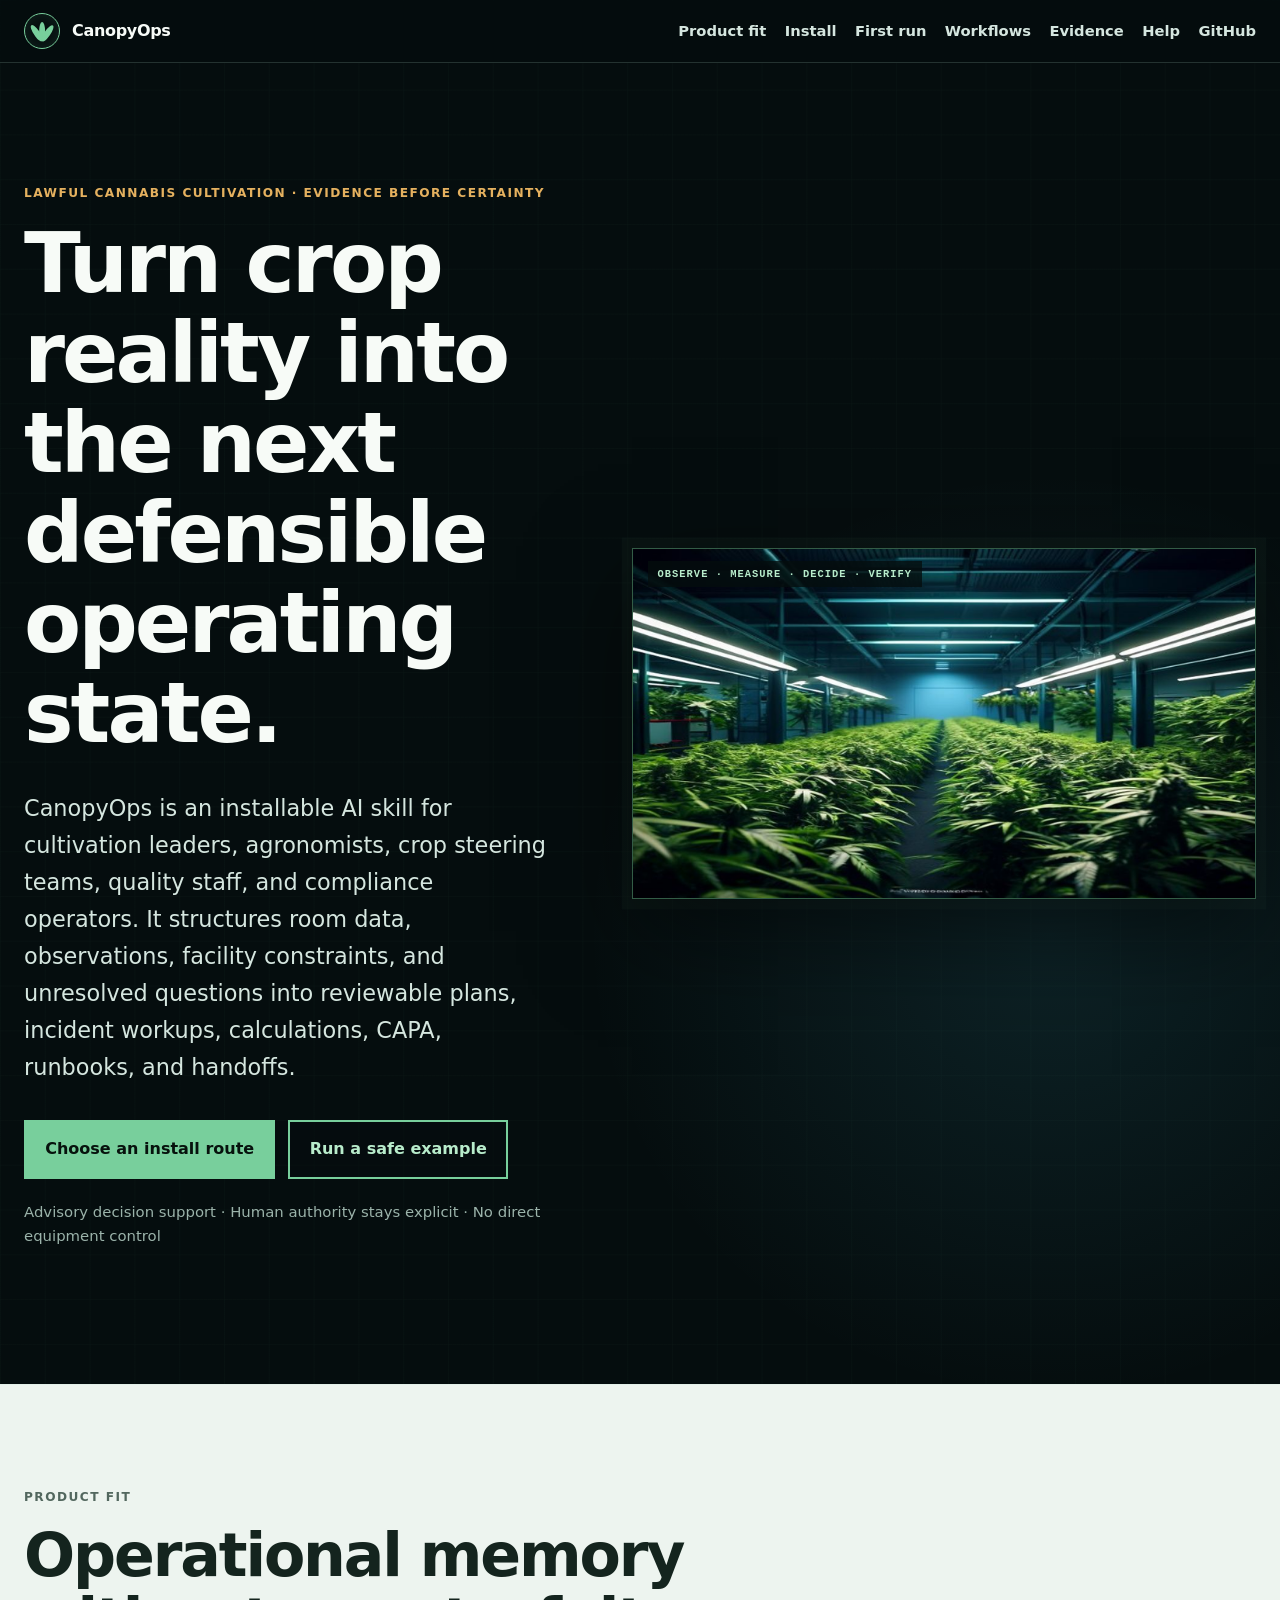
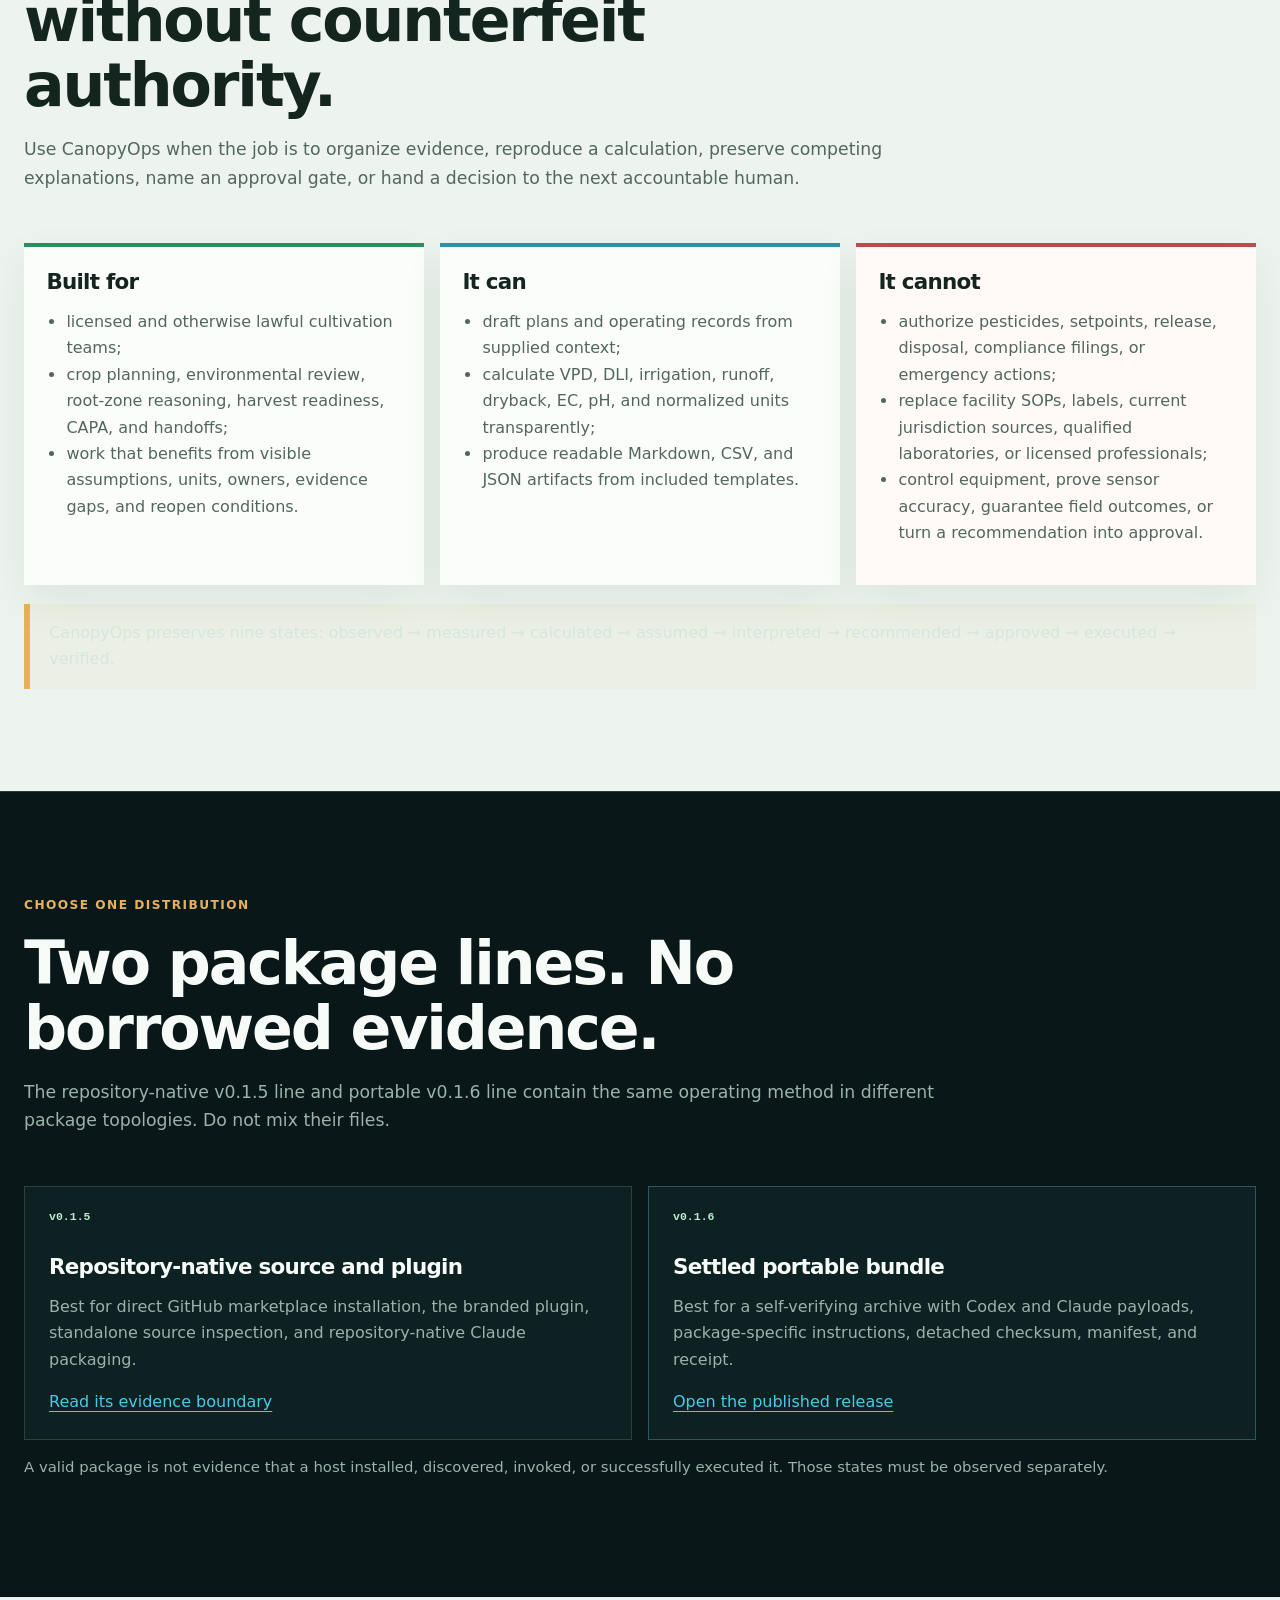
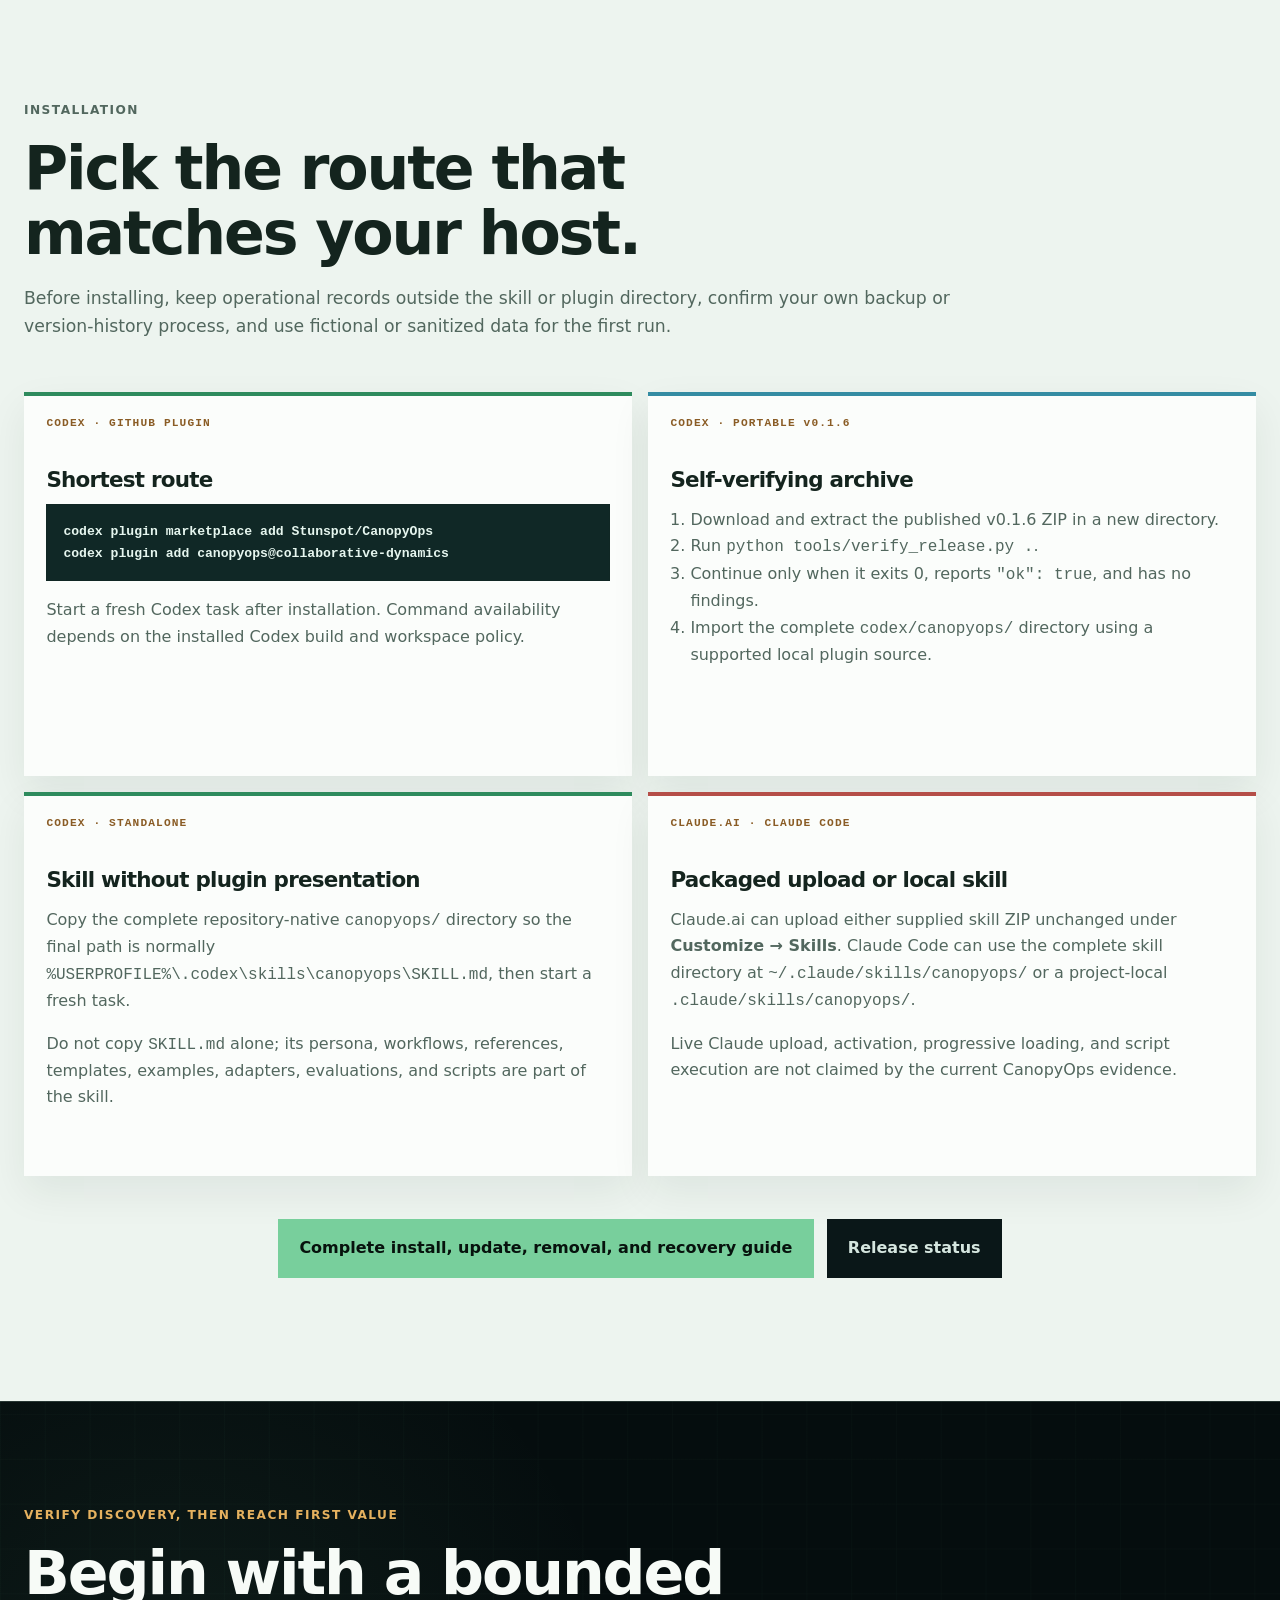
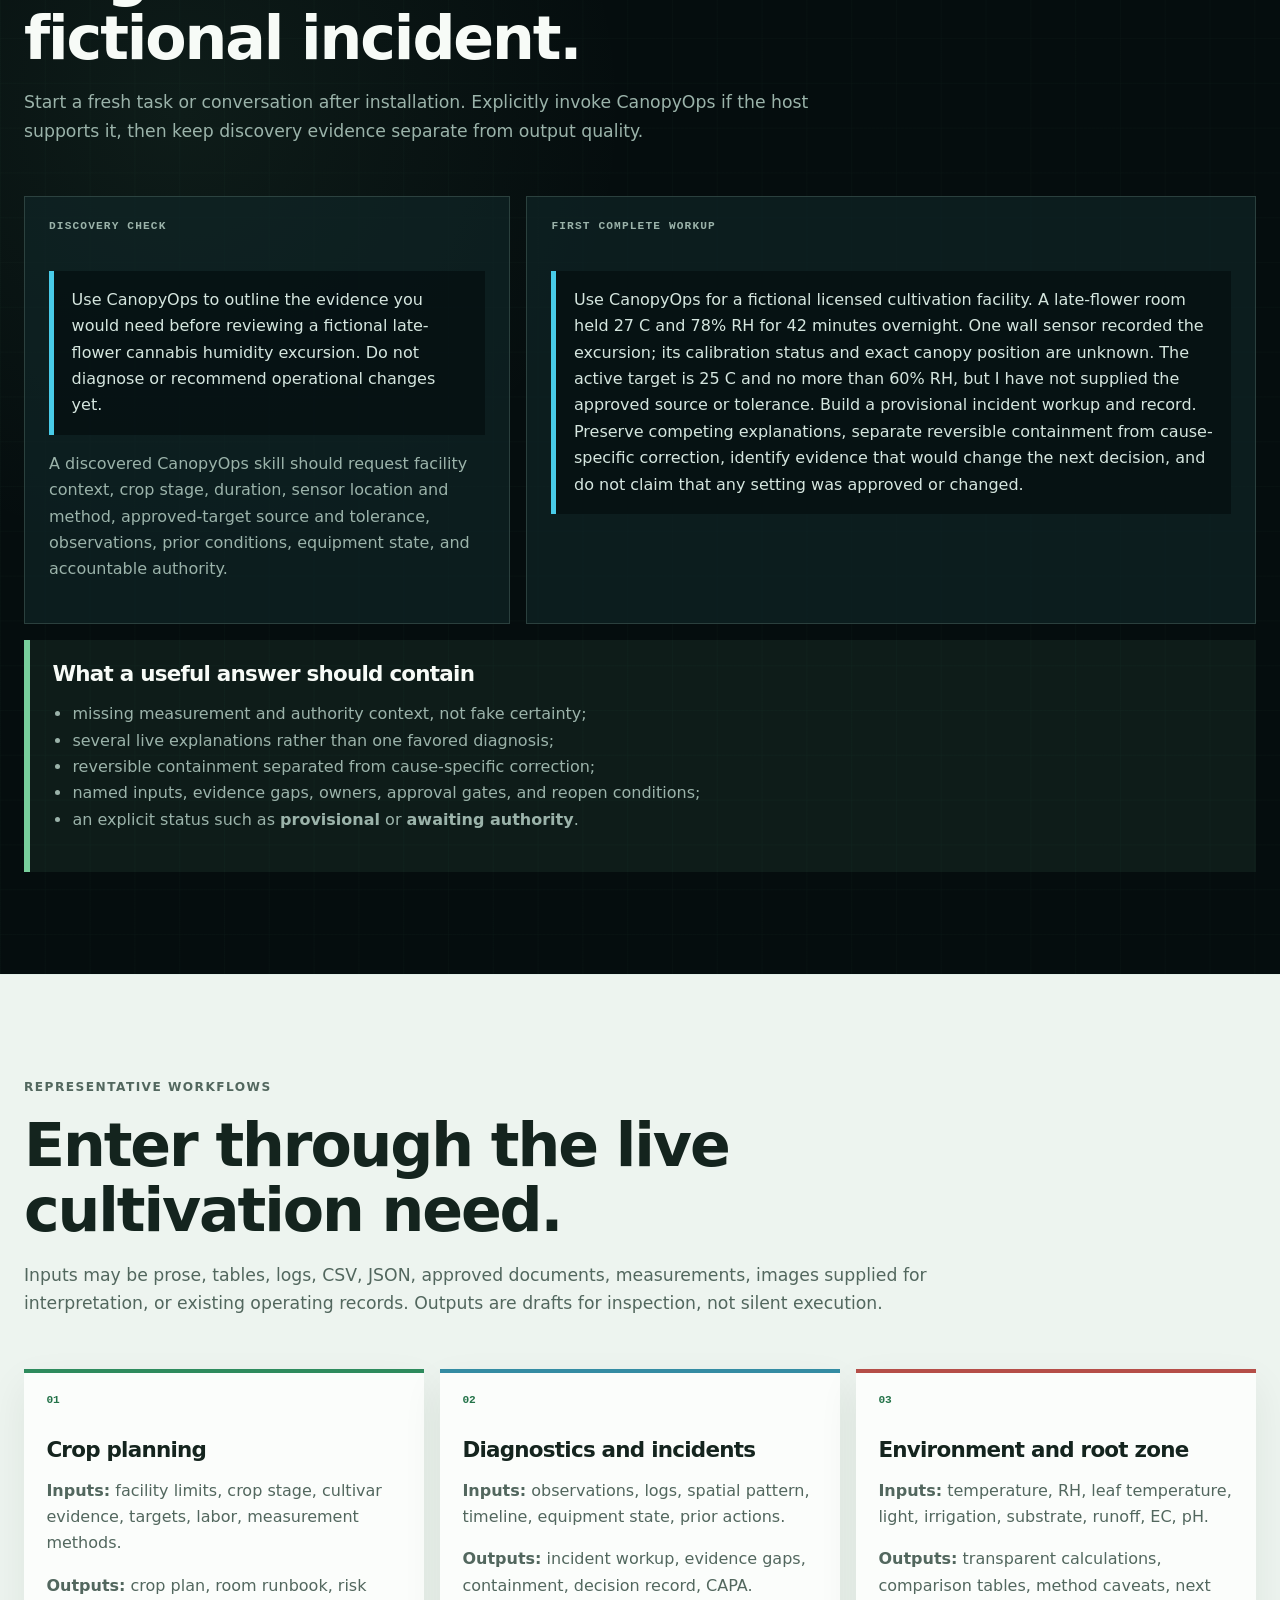
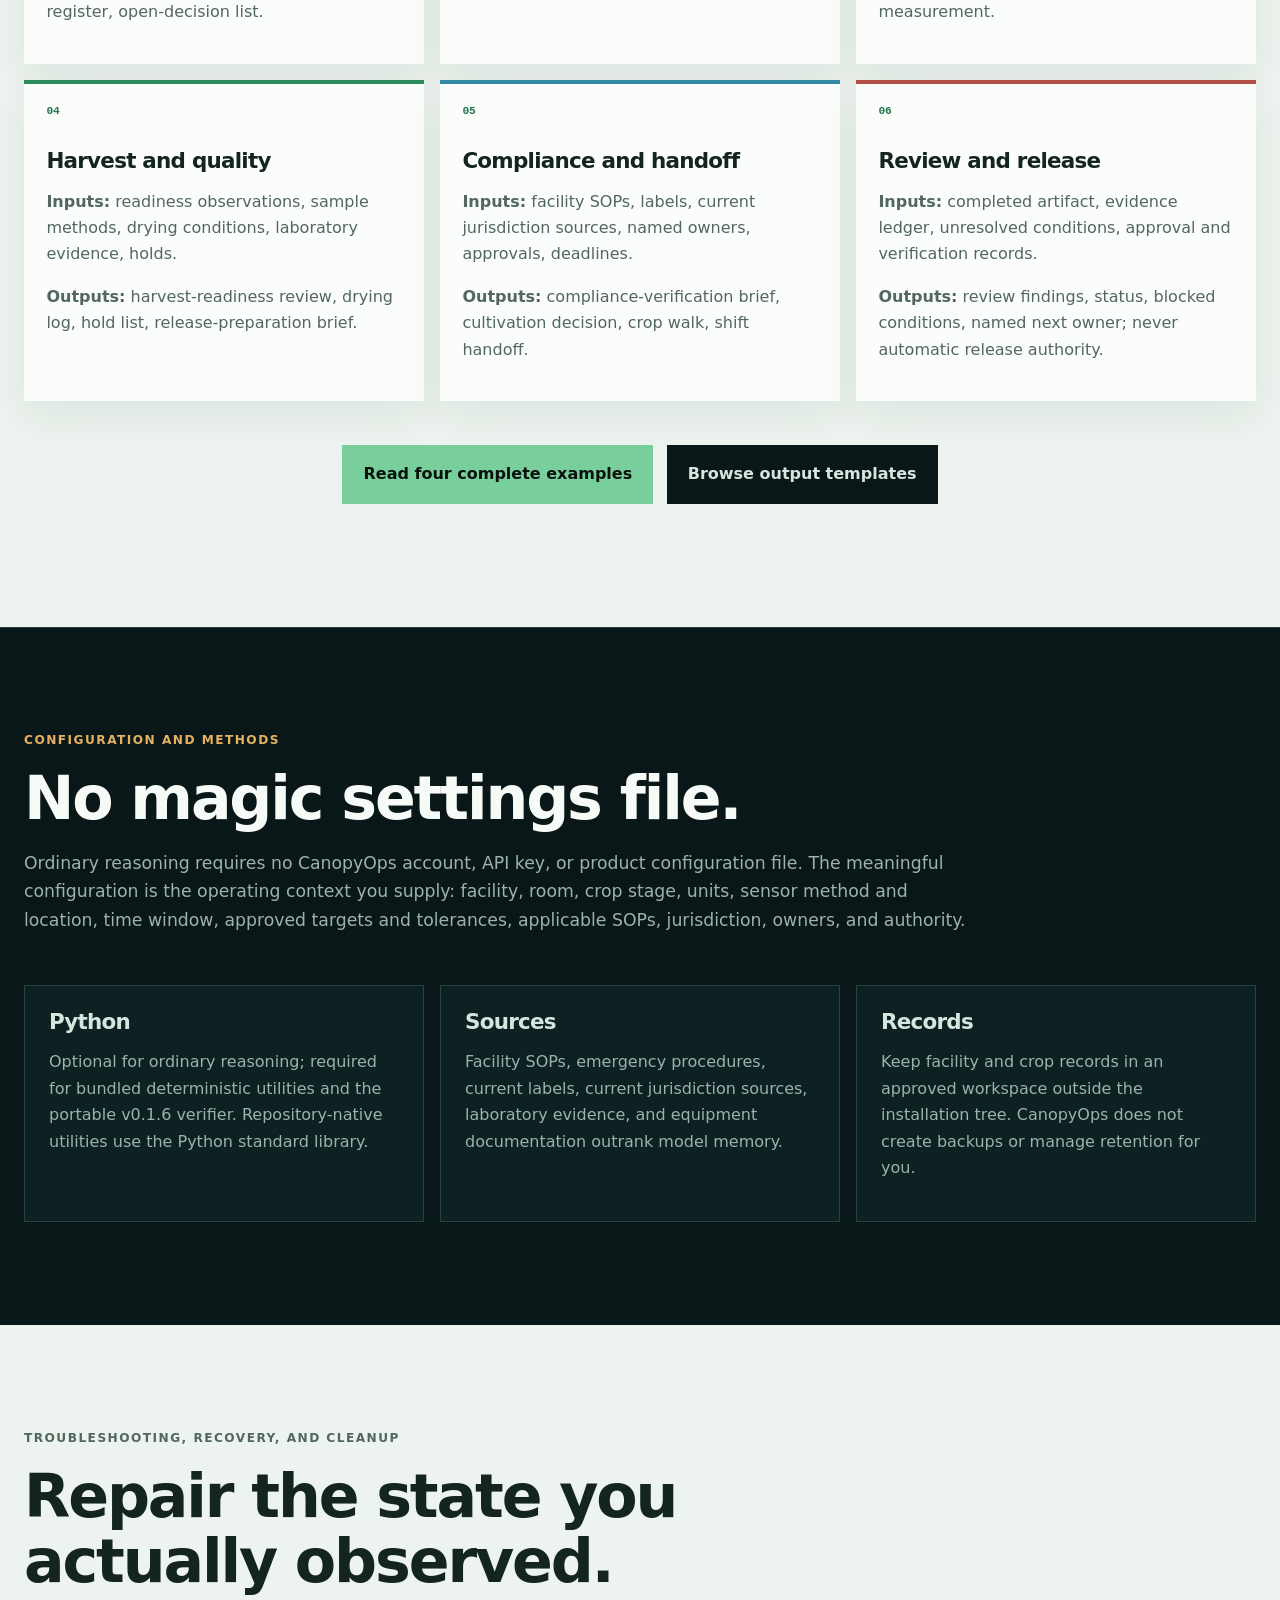
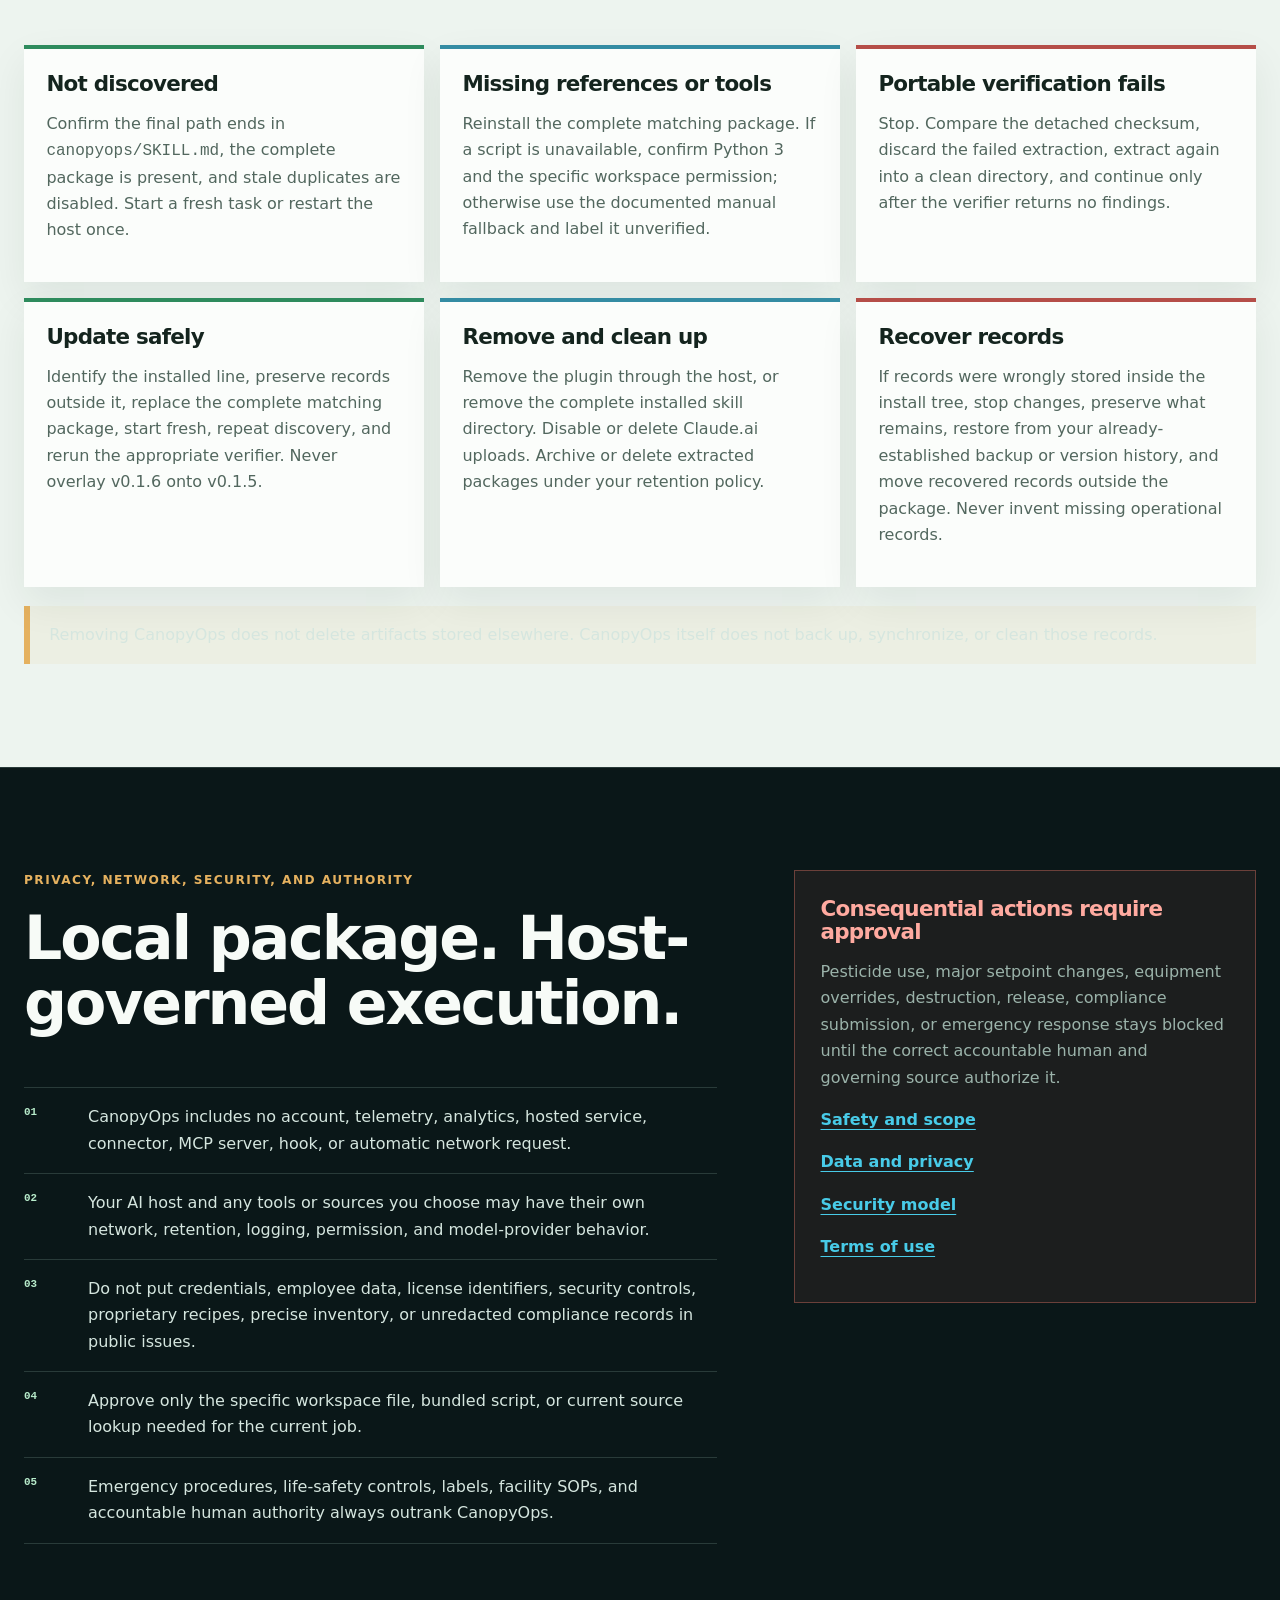
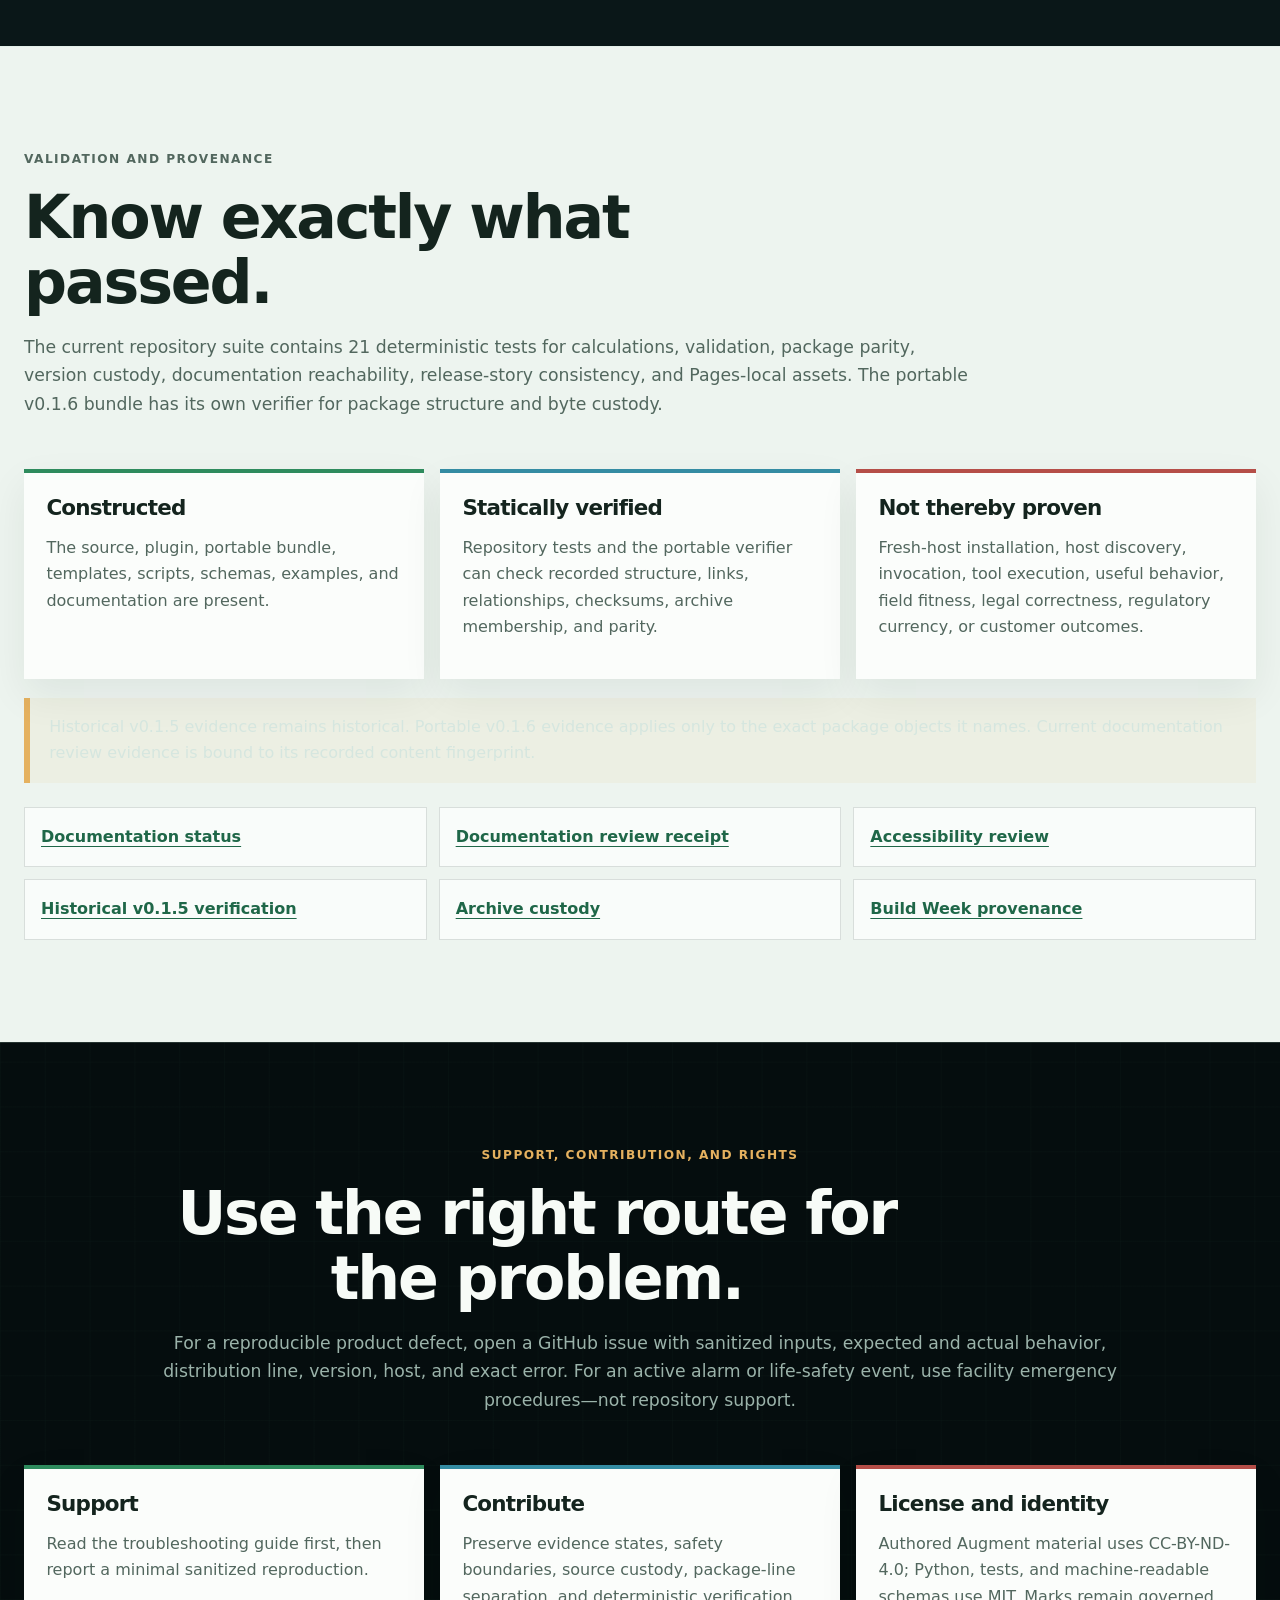
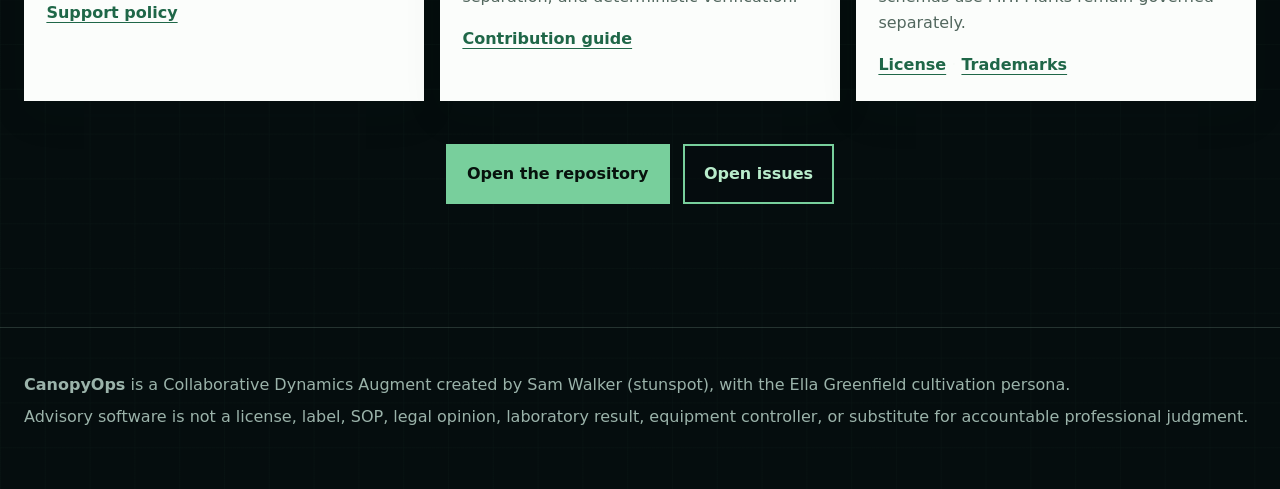
==== commit 8219dee1: "Remediate public documentation and presentation" ====
--- a/docs/index.html
+++ b/docs/index.html
@@ -3,15 +3,20 @@
 <head>
   <meta charset="utf-8">
   <meta name="viewport" content="width=device-width, initial-scale=1">
-  <meta name="description" content="CanopyOps turns cannabis cultivation observations, logs, calculations, and facility constraints into defensible crop plans, incident workups, harvest reviews, and operating records.">
+  <meta name="description" content="CanopyOps turns lawful cannabis cultivation observations, logs, calculations, and facility constraints into reviewable plans, incident workups, harvest reviews, CAPA, runbooks, and handoffs.">
   <meta name="theme-color" content="#0a1718">
   <meta property="og:type" content="website">
-  <meta property="og:title" content="CanopyOps · Evidence-Bounded Cultivation Operations">
-  <meta property="og:description" content="From crop reality to the next defensible operating state.">
+  <meta property="og:title" content="CanopyOps">
+  <meta property="og:description" content="Evidence-bounded cannabis cultivation operations.">
   <meta property="og:url" content="https://stunspot.github.io/CanopyOps/">
-  <meta property="og:image" content="https://stunspot.github.io/CanopyOps/assets/canopyops-hero.png">
-  <meta property="og:image:alt" content="An orderly controlled-environment cultivation room with crop rows, irrigation infrastructure, and cool inspection light.">
+  <meta property="og:image" content="https://stunspot.github.io/CanopyOps/assets/canopyops-social-card.png">
+  <meta property="og:image:width" content="1280">
+  <meta property="og:image:height" content="640">
+  <meta property="og:image:alt" content="CanopyOps — Cannabis cultivation operations.">
   <meta name="twitter:card" content="summary_large_image">
+  <meta name="twitter:title" content="CanopyOps">
+  <meta name="twitter:description" content="Evidence-bounded cannabis cultivation operations.">
+  <meta name="twitter:image" content="https://stunspot.github.io/CanopyOps/assets/canopyops-social-card.png">
   <title>CanopyOps · Evidence-Bounded Cultivation Operations</title>
   <link rel="stylesheet" href="style.css">
 </head>
@@ -25,11 +30,12 @@
         <span>CanopyOps</span>
       </a>
       <div class="nav-links">
-        <a href="#release">Release status</a>
-        <a href="#states">Evidence states</a>
-        <a href="#routes">Routes</a>
-        <a href="#method">Method</a>
-        <a href="#authority">Authority</a>
+        <a href="#fit">Product fit</a>
+        <a href="#install">Install</a>
+        <a href="#first-run">First run</a>
+        <a href="#workflows">Workflows</a>
+        <a href="#evidence">Evidence</a>
+        <a href="#help">Help</a>
         <a href="https://github.com/Stunspot/CanopyOps">GitHub</a>
       </div>
     </nav>
@@ -38,214 +44,286 @@
   <main id="main">
     <section class="hero" id="top">
       <div class="hero-copy">
-        <p class="eyebrow">Cannabis cultivation operations · evidence before certainty</p>
+        <p class="eyebrow">Lawful cannabis cultivation · evidence before certainty</p>
         <h1>Turn crop reality into the next defensible operating state.</h1>
-        <p class="lede">CanopyOps structures observations, measurements, calculations, assumptions, facility constraints, and unresolved questions into crop plans, incident workups, harvest reviews, CAPA, runbooks, and handoffs that accountable people can actually inspect.</p>
+        <p class="lede">CanopyOps is an installable AI skill for cultivation leaders, agronomists, crop steering teams, quality staff, and compliance operators. It structures room data, observations, facility constraints, and unresolved questions into reviewable plans, incident workups, calculations, CAPA, runbooks, and handoffs.</p>
         <div class="actions">
-          <a class="button primary" href="https://github.com/Stunspot/CanopyOps/blob/main/START-HERE.md">Start with a real job</a>
-          <a class="button secondary" href="https://github.com/Stunspot/CanopyOps/blob/main/INSTALL.md">Install CanopyOps</a>
+          <a class="button primary" href="#install">Choose an install route</a>
+          <a class="button secondary" href="#first-run">Run a safe example</a>
         </div>
-        <p class="quiet">Advisory decision support for lawful cultivation · Human authority remains explicit · No direct control</p>
+        <p class="quiet">Advisory decision support · Human authority stays explicit · No direct equipment control</p>
       </div>
       <figure class="hero-visual">
         <img src="assets/canopyops-hero.png" width="1600" height="900" alt="A clean controlled-environment cultivation room with orderly crop rows, irrigation infrastructure, sensor equipment, and cool inspection light across the canopy.">
       </figure>
     </section>
 
-    <section class="section routes-section" id="release">
-      <div class="section-heading">
-        <p class="eyebrow">Current distribution status</p>
-        <h2>One operating method. Two explicitly bounded package lines.</h2>
-        <p>CanopyOps keeps the repository-native source/plugin line separate from the later portable bundle so version numbers cannot borrow evidence from one another.</p>
-      </div>
-      <div class="route-grid">
+    <section class="section paper-section" id="fit">
+      <div class="section-heading">
+        <p class="eyebrow">Product fit</p>
+        <h2>Operational memory without counterfeit authority.</h2>
+        <p>Use CanopyOps when the job is to organize evidence, reproduce a calculation, preserve competing explanations, name an approval gate, or hand a decision to the next accountable human.</p>
+      </div>
+      <div class="fit-grid">
+        <article>
+          <h3>Built for</h3>
+          <ul>
+            <li>licensed and otherwise lawful cultivation teams;</li>
+            <li>crop planning, environmental review, root-zone reasoning, harvest readiness, CAPA, and handoffs;</li>
+            <li>work that benefits from visible assumptions, units, owners, evidence gaps, and reopen conditions.</li>
+          </ul>
+        </article>
+        <article>
+          <h3>It can</h3>
+          <ul>
+            <li>draft plans and operating records from supplied context;</li>
+            <li>calculate VPD, DLI, irrigation, runoff, dryback, EC, pH, and normalized units transparently;</li>
+            <li>produce readable Markdown, CSV, and JSON artifacts from included templates.</li>
+          </ul>
+        </article>
+        <article class="limit-card">
+          <h3>It cannot</h3>
+          <ul>
+            <li>authorize pesticides, setpoints, release, disposal, compliance filings, or emergency actions;</li>
+            <li>replace facility SOPs, labels, current jurisdiction sources, qualified laboratories, or licensed professionals;</li>
+            <li>control equipment, prove sensor accuracy, guarantee field outcomes, or turn a recommendation into approval.</li>
+          </ul>
+        </article>
+      </div>
+      <p class="state-rule">CanopyOps preserves nine states: observed → measured → calculated → assumed → interpreted → recommended → approved → executed → verified.</p>
+    </section>
+
+    <section class="section states-section" id="release">
+      <div class="section-heading">
+        <p class="eyebrow">Choose one distribution</p>
+        <h2>Two package lines. No borrowed evidence.</h2>
+        <p>The repository-native v0.1.5 line and portable v0.1.6 line contain the same operating method in different package topologies. Do not mix their files.</p>
+      </div>
+      <div class="release-grid">
         <article>
           <span class="route-number">v0.1.5</span>
           <h3>Repository-native source and plugin</h3>
-          <p>Use this line for the direct GitHub marketplace commands, root source tree, root tests, branded plugin, and repository-native Claude upload.</p>
-          <small>Evidence: v0.1.5 release checks and custody at their recorded cutoff</small>
+          <p>Best for direct GitHub marketplace installation, the branded plugin, standalone source inspection, and repository-native Claude packaging.</p>
+          <a href="https://github.com/Stunspot/CanopyOps/blob/main/RELEASE-STATUS.md">Read its evidence boundary</a>
         </article>
         <article>
           <span class="route-number">v0.1.6</span>
           <h3>Settled portable bundle</h3>
-          <p>Use this line for one self-verifying ZIP with Codex and Claude payloads, detached checksums, a package manifest, and package-specific documentation.</p>
-          <small>Evidence: static package structure and byte custody, not host activation or field behavior</small>
-        </article>
-      </div>
-      <p class="state-rule">Do not mix files across versions. Package presence, installation, discovery, invocation, tool health, useful behavior, authority, and verified outcome are separate states.</p>
+          <p>Best for a self-verifying archive with Codex and Claude payloads, package-specific instructions, detached checksum, manifest, and receipt.</p>
+          <a href="https://github.com/Stunspot/CanopyOps/releases/tag/v0.1.6">Open the published release</a>
+        </article>
+      </div>
+      <p class="quiet">A valid package is not evidence that a host installed, discovered, invoked, or successfully executed it. Those states must be observed separately.</p>
+    </section>
+
+    <section class="section paper-section" id="install">
+      <div class="section-heading">
+        <p class="eyebrow">Installation</p>
+        <h2>Pick the route that matches your host.</h2>
+        <p>Before installing, keep operational records outside the skill or plugin directory, confirm your own backup or version-history process, and use fictional or sanitized data for the first run.</p>
+      </div>
+      <div class="install-grid">
+        <article>
+          <p class="card-label">CODEX · GITHUB PLUGIN</p>
+          <h3>Shortest route</h3>
+          <pre><code>codex plugin marketplace add Stunspot/CanopyOps
+codex plugin add canopyops@collaborative-dynamics</code></pre>
+          <p>Start a fresh Codex task after installation. Command availability depends on the installed Codex build and workspace policy.</p>
+        </article>
+        <article>
+          <p class="card-label">CODEX · PORTABLE v0.1.6</p>
+          <h3>Self-verifying archive</h3>
+          <ol>
+            <li>Download and extract the published v0.1.6 ZIP in a new directory.</li>
+            <li>Run <code>python tools/verify_release.py .</code>.</li>
+            <li>Continue only when it exits 0, reports <code>"ok": true</code>, and has no findings.</li>
+            <li>Import the complete <code>codex/canopyops/</code> directory using a supported local plugin source.</li>
+          </ol>
+        </article>
+        <article>
+          <p class="card-label">CODEX · STANDALONE</p>
+          <h3>Skill without plugin presentation</h3>
+          <p>Copy the complete repository-native <code>canopyops/</code> directory so the final path is normally <code>%USERPROFILE%\.codex\skills\canopyops\SKILL.md</code>, then start a fresh task.</p>
+          <p>Do not copy <code>SKILL.md</code> alone; its persona, workflows, references, templates, examples, adapters, evaluations, and scripts are part of the skill.</p>
+        </article>
+        <article>
+          <p class="card-label">CLAUDE.AI · CLAUDE CODE</p>
+          <h3>Packaged upload or local skill</h3>
+          <p>Claude.ai can upload either supplied skill ZIP unchanged under <strong>Customize → Skills</strong>. Claude Code can use the complete skill directory at <code>~/.claude/skills/canopyops/</code> or a project-local <code>.claude/skills/canopyops/</code>.</p>
+          <p>Live Claude upload, activation, progressive loading, and script execution are not claimed by the current CanopyOps evidence.</p>
+        </article>
+      </div>
       <div class="actions centered">
-        <a class="button primary" href="https://github.com/Stunspot/CanopyOps/blob/main/RELEASE-STATUS.md">Read the canonical release status</a>
-        <a class="button secondary" href="https://github.com/Stunspot/CanopyOps/blob/main/DOCUMENTATION-STATUS.md">Documentation status</a>
-      </div>
-    </section>
-
-    <section class="section states-section" id="states">
-      <div class="section-heading">
-        <p class="eyebrow">One crop room, nine different evidence states</p>
-        <h2>Do not let a polished sentence erase what is known—and what is not.</h2>
-        <p>CanopyOps keeps state labels attached because a measured value, a calculated derivative, an interpretation, and an approved action do not carry the same authority.</p>
-      </div>
-      <div class="state-ribbon" aria-label="CanopyOps evidence states">
-        <span>Observed</span>
-        <span>Measured</span>
-        <span>Calculated</span>
-        <span>Assumed</span>
-        <span>Interpreted</span>
-        <span>Recommended</span>
-        <span>Approved</span>
-        <span>Executed</span>
-        <span>Verified</span>
-      </div>
-      <p class="state-rule">A claim may move forward only when the evidence, method, owner, authority, and verification condition move with it.</p>
-    </section>
-
-    <section class="section routes-section" id="routes">
-      <div class="section-heading">
-        <p class="eyebrow">Enter through the live cultivation need</p>
-        <h2>Five operating routes. One evidence discipline.</h2>
-      </div>
-      <div class="route-grid">
-        <article>
-          <span class="route-number">01</span>
-          <h3>Plan the room and crop</h3>
-          <p>Turn facility limits, stage, cultivar information, targets, measurement methods, and open decisions into a reviewable crop plan.</p>
-          <small>Outputs: facility profile · crop profile · crop plan · room runbook</small>
-        </article>
-        <article>
-          <span class="route-number">02</span>
-          <h3>Diagnose without pet theories</h3>
-          <p>Preserve competing explanations, rank evidence by decision value, and prefer reversible containment while cause remains unresolved.</p>
-          <small>Outputs: incident workup · evidence gaps · containment · CAPA</small>
-        </article>
-        <article>
-          <span class="route-number">03</span>
-          <h3>Calculate transparently</h3>
-          <p>Show inputs, units, formulas, methods, timing, crop stage, and interpretation for VPD, DLI, irrigation, dryback, runoff, EC, and pH.</p>
-          <small>Outputs: reproducible calculation · comparison · method caveat</small>
-        </article>
-        <article>
-          <span class="route-number">04</span>
-          <h3>Review harvest and quality</h3>
-          <p>Separate readiness evidence, drying conditions, interpretation, unresolved holds, and the authority still required before release.</p>
-          <small>Outputs: harvest review · drying log · hold list · release-prep brief</small>
-        </article>
-        <article>
-          <span class="route-number">05</span>
-          <h3>Govern the operation</h3>
-          <p>Align records with facility SOPs, current labels, jurisdiction sources, laboratory evidence, named owners, and explicit approval gates.</p>
-          <small>Outputs: compliance brief · risk register · decision record · shift handoff</small>
-        </article>
-      </div>
-    </section>
-
-    <section class="section method-section" id="method">
+        <a class="button primary" href="https://github.com/Stunspot/CanopyOps/blob/main/INSTALL.md">Complete install, update, removal, and recovery guide</a>
+        <a class="button dark" href="https://github.com/Stunspot/CanopyOps/blob/main/RELEASE-STATUS.md">Release status</a>
+      </div>
+    </section>
+
+    <section class="section method-section" id="first-run">
       <div class="section-heading method-heading">
-        <p class="eyebrow">The operating kernel</p>
-        <h2>A number is not yet a decision.</h2>
-        <p>Method, unit, time, sensor location, crop stage, applicable target, and approval determine what a value can legitimately support.</p>
-      </div>
-
-      <div class="target-contrast">
-        <article class="comparison-card">
-          <p class="card-label">COMPARISON VALUE</p>
-          <h3>Useful for orientation</h3>
-          <p>A supplied target, remembered range, vendor suggestion, or prior-room value may help compare direction and magnitude.</p>
-          <ul>
-            <li>Source may be incomplete</li>
-            <li>Stage or scope may be unclear</li>
-            <li>Tolerance may be absent</li>
-            <li>No operating authority is implied</li>
-          </ul>
-        </article>
-        <div class="promotion" aria-hidden="true"><span>Evidence</span><span>Scope</span><span>Approval</span></div>
-        <article class="active-card">
-          <p class="card-label">ACTIVE TARGET</p>
-          <h3>Applicable to an operating decision</h3>
-          <p>The source, crop stage, location, tolerance, measurement method, and accountable approval are established for the live decision.</p>
-          <ul>
-            <li>Exact applicability is named</li>
-            <li>Method and units are reproducible</li>
-            <li>Owner and authority are visible</li>
-            <li>Verification or reopen condition exists</li>
-          </ul>
-        </article>
-      </div>
-
-      <div class="operating-loop" aria-label="CanopyOps operating loop">
-        <article><span>1</span><h3>Inspect</h3><p>Read the logs, observations, files, and existing artifacts before proposing a theory.</p></article>
-        <article><span>2</span><h3>Bound</h3><p>Name the facility, stage, time window, methods, constraints, authority, and consequential unknowns.</p></article>
-        <article><span>3</span><h3>Compare</h3><p>Normalize units, reproduce calculations, and distinguish comparison values from approved targets.</p></article>
-        <article><span>4</span><h3>Reason</h3><p>Retain live explanations and connect each interpretation to the evidence that earns it.</p></article>
-        <article><span>5</span><h3>Decide</h3><p>Package the proposed action, uncertainty, owner, scope, consequences, and approval gate.</p></article>
-        <article><span>6</span><h3>Verify</h3><p>Observe the result, record what changed, and reopen the decision when its conditions are breached.</p></article>
-      </div>
-    </section>
-
-    <section class="section artifacts-section">
-      <div class="section-heading">
-        <p class="eyebrow">Readable operating memory</p>
-        <h2>Artifacts designed for the next human in the chain.</h2>
-      </div>
-      <div class="artifact-grid">
-        <span>Facility profile</span>
-        <span>Crop profile</span>
-        <span>Crop plan</span>
-        <span>Incident report</span>
-        <span>Compliance verification</span>
-        <span>CAPA record</span>
-        <span>Risk register</span>
-        <span>Room runbook</span>
-        <span>Crop walk</span>
-        <span>Drying log</span>
-        <span>Cultivation decision</span>
-        <span>Shift handoff</span>
-      </div>
-      <p class="artifact-note">Primary formats are readable Markdown, CSV, and JSON. Deterministic utilities support calculations, normalization, validation, packaging, and freshness checks when Python is available.</p>
-    </section>
-
-    <section class="section authority-section" id="authority">
-      <div class="section-heading">
-        <p class="eyebrow">Advice does not become authority by sounding certain</p>
-        <h2>The governing sources stay above the model.</h2>
-      </div>
+        <p class="eyebrow">Verify discovery, then reach first value</p>
+        <h2>Begin with a bounded fictional incident.</h2>
+        <p>Start a fresh task or conversation after installation. Explicitly invoke CanopyOps if the host supports it, then keep discovery evidence separate from output quality.</p>
+      </div>
+      <div class="first-run-grid">
+        <article>
+          <p class="card-label">DISCOVERY CHECK</p>
+          <blockquote>Use CanopyOps to outline the evidence you would need before reviewing a fictional late-flower cannabis humidity excursion. Do not diagnose or recommend operational changes yet.</blockquote>
+          <p>A discovered CanopyOps skill should request facility context, crop stage, duration, sensor location and method, approved-target source and tolerance, observations, prior conditions, equipment state, and accountable authority.</p>
+        </article>
+        <article>
+          <p class="card-label">FIRST COMPLETE WORKUP</p>
+          <blockquote>Use CanopyOps for a fictional licensed cultivation facility. A late-flower room held 27 C and 78% RH for 42 minutes overnight. One wall sensor recorded the excursion; its calibration status and exact canopy position are unknown. The active target is 25 C and no more than 60% RH, but I have not supplied the approved source or tolerance. Build a provisional incident workup and record. Preserve competing explanations, separate reversible containment from cause-specific correction, identify evidence that would change the next decision, and do not claim that any setting was approved or changed.</blockquote>
+        </article>
+      </div>
+      <div class="expected-box">
+        <h3>What a useful answer should contain</h3>
+        <ul>
+          <li>missing measurement and authority context, not fake certainty;</li>
+          <li>several live explanations rather than one favored diagnosis;</li>
+          <li>reversible containment separated from cause-specific correction;</li>
+          <li>named inputs, evidence gaps, owners, approval gates, and reopen conditions;</li>
+          <li>an explicit status such as <strong>provisional</strong> or <strong>awaiting authority</strong>.</li>
+        </ul>
+      </div>
+    </section>
+
+    <section class="section paper-section" id="workflows">
+      <div class="section-heading">
+        <p class="eyebrow">Representative workflows</p>
+        <h2>Enter through the live cultivation need.</h2>
+        <p>Inputs may be prose, tables, logs, CSV, JSON, approved documents, measurements, images supplied for interpretation, or existing operating records. Outputs are drafts for inspection, not silent execution.</p>
+      </div>
+      <div class="workflow-grid">
+        <article><span>01</span><h3>Crop planning</h3><p><strong>Inputs:</strong> facility limits, crop stage, cultivar evidence, targets, labor, measurement methods.</p><p><strong>Outputs:</strong> crop plan, room runbook, risk register, open-decision list.</p></article>
+        <article><span>02</span><h3>Diagnostics and incidents</h3><p><strong>Inputs:</strong> observations, logs, spatial pattern, timeline, equipment state, prior actions.</p><p><strong>Outputs:</strong> incident workup, evidence gaps, containment, decision record, CAPA.</p></article>
+        <article><span>03</span><h3>Environment and root zone</h3><p><strong>Inputs:</strong> temperature, RH, leaf temperature, light, irrigation, substrate, runoff, EC, pH.</p><p><strong>Outputs:</strong> transparent calculations, comparison tables, method caveats, next measurement.</p></article>
+        <article><span>04</span><h3>Harvest and quality</h3><p><strong>Inputs:</strong> readiness observations, sample methods, drying conditions, laboratory evidence, holds.</p><p><strong>Outputs:</strong> harvest-readiness review, drying log, hold list, release-preparation brief.</p></article>
+        <article><span>05</span><h3>Compliance and handoff</h3><p><strong>Inputs:</strong> facility SOPs, labels, current jurisdiction sources, named owners, approvals, deadlines.</p><p><strong>Outputs:</strong> compliance-verification brief, cultivation decision, crop walk, shift handoff.</p></article>
+        <article><span>06</span><h3>Review and release</h3><p><strong>Inputs:</strong> completed artifact, evidence ledger, unresolved conditions, approval and verification records.</p><p><strong>Outputs:</strong> review findings, status, blocked conditions, named next owner; never automatic release authority.</p></article>
+      </div>
+      <div class="actions centered">
+        <a class="button primary" href="https://github.com/Stunspot/CanopyOps/blob/main/EXAMPLE-TOUR.md">Read four complete examples</a>
+        <a class="button dark" href="https://github.com/Stunspot/CanopyOps/tree/main/canopyops/assets">Browse output templates</a>
+      </div>
+    </section>
+
+    <section class="section states-section" id="configuration">
+      <div class="section-heading">
+        <p class="eyebrow">Configuration and methods</p>
+        <h2>No magic settings file.</h2>
+        <p>Ordinary reasoning requires no CanopyOps account, API key, or product configuration file. The meaningful configuration is the operating context you supply: facility, room, crop stage, units, sensor method and location, time window, approved targets and tolerances, applicable SOPs, jurisdiction, owners, and authority.</p>
+      </div>
+      <div class="config-grid">
+        <article><h3>Python</h3><p>Optional for ordinary reasoning; required for bundled deterministic utilities and the portable v0.1.6 verifier. Repository-native utilities use the Python standard library.</p></article>
+        <article><h3>Sources</h3><p>Facility SOPs, emergency procedures, current labels, current jurisdiction sources, laboratory evidence, and equipment documentation outrank model memory.</p></article>
+        <article><h3>Records</h3><p>Keep facility and crop records in an approved workspace outside the installation tree. CanopyOps does not create backups or manage retention for you.</p></article>
+      </div>
+    </section>
+
+    <section class="section paper-section" id="maintenance">
+      <div class="section-heading">
+        <p class="eyebrow">Troubleshooting, recovery, and cleanup</p>
+        <h2>Repair the state you actually observed.</h2>
+      </div>
+      <div class="maintenance-grid">
+        <article>
+          <h3>Not discovered</h3>
+          <p>Confirm the final path ends in <code>canopyops/SKILL.md</code>, the complete package is present, and stale duplicates are disabled. Start a fresh task or restart the host once.</p>
+        </article>
+        <article>
+          <h3>Missing references or tools</h3>
+          <p>Reinstall the complete matching package. If a script is unavailable, confirm Python 3 and the specific workspace permission; otherwise use the documented manual fallback and label it unverified.</p>
+        </article>
+        <article>
+          <h3>Portable verification fails</h3>
+          <p>Stop. Compare the detached checksum, discard the failed extraction, extract again into a clean directory, and continue only after the verifier returns no findings.</p>
+        </article>
+        <article>
+          <h3>Update safely</h3>
+          <p>Identify the installed line, preserve records outside it, replace the complete matching package, start fresh, repeat discovery, and rerun the appropriate verifier. Never overlay v0.1.6 onto v0.1.5.</p>
+        </article>
+        <article>
+          <h3>Remove and clean up</h3>
+          <p>Remove the plugin through the host, or remove the complete installed skill directory. Disable or delete Claude.ai uploads. Archive or delete extracted packages under your retention policy.</p>
+        </article>
+        <article>
+          <h3>Recover records</h3>
+          <p>If records were wrongly stored inside the install tree, stop changes, preserve what remains, restore from your already-established backup or version history, and move recovered records outside the package. Never invent missing operational records.</p>
+        </article>
+      </div>
+      <p class="state-rule">Removing CanopyOps does not delete artifacts stored elsewhere. CanopyOps itself does not back up, synchronize, or clean those records.</p>
+    </section>
+
+    <section class="section authority-section" id="safety">
       <div class="authority-grid">
-        <div class="authority-stack">
-          <p><span>01</span>Emergency and life-safety procedures</p>
-          <p><span>02</span>Approved product labels and safety data</p>
-          <p><span>03</span>Current statutes, regulations, and issuing regulators</p>
-          <p><span>04</span>Facility SOPs and licensed operating policies</p>
-          <p><span>05</span>Qualified laboratory results and methods</p>
-          <p><span>06</span>Equipment documentation and qualified professionals</p>
-          <p><span>07</span>Accountable humans acting within their authority</p>
+        <div>
+          <div class="section-heading">
+            <p class="eyebrow">Privacy, network, security, and authority</p>
+            <h2>Local package. Host-governed execution.</h2>
+          </div>
+          <div class="authority-stack">
+            <p><span>01</span>CanopyOps includes no account, telemetry, analytics, hosted service, connector, MCP server, hook, or automatic network request.</p>
+            <p><span>02</span>Your AI host and any tools or sources you choose may have their own network, retention, logging, permission, and model-provider behavior.</p>
+            <p><span>03</span>Do not put credentials, employee data, license identifiers, security controls, proprietary recipes, precise inventory, or unredacted compliance records in public issues.</p>
+            <p><span>04</span>Approve only the specific workspace file, bundled script, or current source lookup needed for the current job.</p>
+            <p><span>05</span>Emergency procedures, life-safety controls, labels, facility SOPs, and accountable human authority always outrank CanopyOps.</p>
+          </div>
         </div>
         <aside class="boundary-card">
-          <h3>Outside the recommendation space</h3>
-          <p>Alarm bypass or continued occupancy during a life-safety event; invented pesticide, legal, laboratory, sensor, cultivar, or approval facts; covert cultivation or enforcement evasion; extraction or medical instruction; direct actuator commands; and unapproved batch release.</p>
-          <a href="https://github.com/Stunspot/CanopyOps/blob/main/SAFETY-AND-SCOPE.md">Read the complete safety and scope boundary</a>
+          <h3>Consequential actions require approval</h3>
+          <p>Pesticide use, major setpoint changes, equipment overrides, destruction, release, compliance submission, or emergency response stays blocked until the correct accountable human and governing source authorize it.</p>
+          <p><a href="https://github.com/Stunspot/CanopyOps/blob/main/SAFETY-AND-SCOPE.md">Safety and scope</a></p>
+          <p><a href="https://github.com/Stunspot/CanopyOps/blob/main/DATA-AND-PRIVACY.md">Data and privacy</a></p>
+          <p><a href="https://github.com/Stunspot/CanopyOps/blob/main/SECURITY.md">Security model</a></p>
+          <p><a href="https://github.com/Stunspot/CanopyOps/blob/main/TERMS-OF-USE.md">Terms of use</a></p>
         </aside>
       </div>
     </section>
 
-    <section class="section prompt-section">
-      <div class="section-heading">
-        <p class="eyebrow">Start with the room as it actually is</p>
-        <h2>Bring observations, logs, constraints, or a proposed change.</h2>
-      </div>
-      <div class="prompt-grid">
-        <blockquote>Diagnose this cannabis crop incident from my logs and observations. Start with the evidence, preserve competing explanations, and recommend only reversible containment until the cause is supported.</blockquote>
-        <blockquote>Build a crop plan from this room, cultivar, facility profile, and operating constraints. Separate supplied targets from approved active targets and show the decisions that still need an accountable owner.</blockquote>
-        <blockquote>Review this batch for harvest readiness. Separate measured evidence, interpretation, unresolved holds, and the approvals required before any release decision.</blockquote>
+    <section class="section paper-section" id="evidence">
+      <div class="section-heading">
+        <p class="eyebrow">Validation and provenance</p>
+        <h2>Know exactly what passed.</h2>
+        <p>The current repository suite contains 21 deterministic tests for calculations, validation, package parity, version custody, documentation reachability, release-story consistency, and Pages-local assets. The portable v0.1.6 bundle has its own verifier for package structure and byte custody.</p>
+      </div>
+      <div class="evidence-grid">
+        <article><h3>Constructed</h3><p>The source, plugin, portable bundle, templates, scripts, schemas, examples, and documentation are present.</p></article>
+        <article><h3>Statically verified</h3><p>Repository tests and the portable verifier can check recorded structure, links, relationships, checksums, archive membership, and parity.</p></article>
+        <article><h3>Not thereby proven</h3><p>Fresh-host installation, host discovery, invocation, tool execution, useful behavior, field fitness, legal correctness, regulatory currency, or customer outcomes.</p></article>
+      </div>
+      <p class="state-rule">Historical v0.1.5 evidence remains historical. Portable v0.1.6 evidence applies only to the exact package objects it names. Current documentation review evidence is bound to its recorded content fingerprint.</p>
+      <div class="page-links">
+        <a href="https://github.com/Stunspot/CanopyOps/blob/main/DOCUMENTATION-STATUS.md">Documentation status</a>
+        <a href="https://github.com/Stunspot/CanopyOps/blob/main/documentation-review.json">Documentation review receipt</a>
+        <a href="https://github.com/Stunspot/CanopyOps/blob/main/documentation-accessibility-review.json">Accessibility review</a>
+        <a href="https://github.com/Stunspot/CanopyOps/blob/main/VERIFICATION-v0.1.5.md">Historical v0.1.5 verification</a>
+        <a href="https://github.com/Stunspot/CanopyOps/blob/main/ARCHIVE-CUSTODY.md">Archive custody</a>
+        <a href="https://github.com/Stunspot/CanopyOps/blob/main/BUILD-WEEK.md">Build Week provenance</a>
+      </div>
+    </section>
+
+    <section class="section prompt-section" id="help">
+      <div class="section-heading">
+        <p class="eyebrow">Support, contribution, and rights</p>
+        <h2>Use the right route for the problem.</h2>
+        <p>For a reproducible product defect, open a GitHub issue with sanitized inputs, expected and actual behavior, distribution line, version, host, and exact error. For an active alarm or life-safety event, use facility emergency procedures—not repository support.</p>
+      </div>
+      <div class="help-grid">
+        <article><h3>Support</h3><p>Read the troubleshooting guide first, then report a minimal sanitized reproduction.</p><a href="https://github.com/Stunspot/CanopyOps/blob/main/SUPPORT.md">Support policy</a></article>
+        <article><h3>Contribute</h3><p>Preserve evidence states, safety boundaries, source custody, package-line separation, and deterministic verification.</p><a href="https://github.com/Stunspot/CanopyOps/blob/main/CONTRIBUTING.md">Contribution guide</a></article>
+        <article><h3>License and identity</h3><p>Authored Augment material uses CC-BY-ND-4.0; Python, tests, and machine-readable schemas use MIT. Marks remain governed separately.</p><a href="https://github.com/Stunspot/CanopyOps/blob/main/LICENSE.md">License</a> · <a href="https://github.com/Stunspot/CanopyOps/blob/main/TRADEMARKS.md">Trademarks</a></article>
       </div>
       <div class="actions centered">
-        <a class="button primary" href="https://github.com/Stunspot/CanopyOps/blob/main/INSTALL.md">Install CanopyOps</a>
-        <a class="button secondary" href="https://github.com/Stunspot/CanopyOps/blob/main/EXAMPLE-TOUR.md">See worked examples</a>
+        <a class="button primary" href="https://github.com/Stunspot/CanopyOps">Open the repository</a>
+        <a class="button secondary" href="https://github.com/Stunspot/CanopyOps/issues">Open issues</a>
       </div>
     </section>
   </main>
 
   <footer>
-    <p><strong>CanopyOps</strong> · Collaborative Dynamics · Evidence-bounded cultivation operations.</p>
-    <p><a href="https://github.com/Stunspot/CanopyOps">Repository</a> · <a href="https://github.com/Stunspot/CanopyOps/blob/main/RELEASE-STATUS.md">Release status</a> · <a href="https://github.com/Stunspot/CanopyOps/blob/main/DOCUMENTATION-STATUS.md">Documentation status</a> · <a href="https://github.com/Stunspot/CanopyOps/blob/main/SAFETY-AND-SCOPE.md">Safety</a> · <a href="https://github.com/Stunspot/CanopyOps/blob/main/LICENSE.md">License</a></p>
+    <p><strong>CanopyOps</strong> is a Collaborative Dynamics Augment created by Sam Walker (stunspot), with the Ella Greenfield cultivation persona.</p>
+    <p>Advisory software is not a license, label, SOP, legal opinion, laboratory result, equipment controller, or substitute for accountable professional judgment.</p>
   </footer>
 </body>
-</html>
+</html>
--- a/docs/style.css
+++ b/docs/style.css
@@ -280,7 +280,8 @@
 @media (max-width: 52rem) {
   nav { align-items: flex-start; }
   .nav-links { justify-content: flex-end; }
-  .nav-links a:nth-child(-n+4) { display: none; }
+  nav { flex-wrap: wrap; }
+  .nav-links { width: 100%; justify-content: flex-start; }
   .hero, .section { padding-top: 4.5rem; padding-bottom: 4.5rem; }
   .target-contrast { grid-template-columns: 1fr; }
   .promotion { flex-direction: row; align-items: center; }
@@ -296,7 +297,7 @@
 
 @media (max-width: 34rem) {
   nav { padding-left: 1rem; padding-right: 1rem; }
-  .brand span:last-child { display: none; }
+
   .hero, .section { padding-left: 1rem; padding-right: 1rem; }
   h1 { font-size: clamp(2.75rem, 14vw, 4rem); }
   h2 { font-size: clamp(2.1rem, 11vw, 3.2rem); }
@@ -311,3 +312,96 @@
   html { scroll-behavior: auto; }
   *, *::before, *::after { animation-duration: 0.01ms !important; animation-iteration-count: 1 !important; transition-duration: 0.01ms !important; }
 }
+/* Complete customer journey */
+.paper-section {
+  max-width: none;
+  padding-left: max(1.5rem, calc((100vw - 81rem) / 2));
+  padding-right: max(1.5rem, calc((100vw - 81rem) / 2));
+  color: var(--paper-ink);
+  background: var(--paper);
+}
+.paper-section .eyebrow { color: #8a5c25; }
+.paper-section .section-heading p { color: var(--paper-muted); }
+.paper-section .card-label { color: #8a5c25; }
+.fit-grid, .install-grid, .workflow-grid, .maintenance-grid, .help-grid, .config-grid, .evidence-grid, .release-grid, .first-run-grid {
+  display: grid;
+  gap: 1rem;
+}
+.fit-grid { grid-template-columns: repeat(3, minmax(0, 1fr)); }
+.fit-grid article, .install-grid article, .workflow-grid article, .maintenance-grid article, .help-grid article, .evidence-grid article {
+  padding: 1.4rem;
+  border-top: 4px solid #2e8b5d;
+  background: #fbfdfb;
+  box-shadow: 0 1rem 2.4rem rgba(20, 36, 30, 0.07);
+}
+.fit-grid article:nth-child(2), .install-grid article:nth-child(2), .workflow-grid article:nth-child(3n+2), .maintenance-grid article:nth-child(3n+2), .help-grid article:nth-child(2), .evidence-grid article:nth-child(2) { border-color: #348ca3; }
+.fit-grid .limit-card, .install-grid article:nth-child(4), .workflow-grid article:nth-child(3n), .maintenance-grid article:nth-child(3n), .help-grid article:nth-child(3), .evidence-grid article:nth-child(3) { border-color: #b54e48; }
+.fit-grid h3, .install-grid h3, .workflow-grid h3, .maintenance-grid h3, .help-grid h3, .evidence-grid h3 { color: var(--paper-ink); }
+.fit-grid p, .fit-grid li, .install-grid p, .install-grid li, .workflow-grid p, .maintenance-grid p, .help-grid p, .evidence-grid p { color: var(--paper-muted); }
+.fit-grid ul, .install-grid ol, .expected-box ul { padding-left: 1.25rem; }
+.limit-card { background: #fff9f8 !important; }
+.release-grid { grid-template-columns: repeat(2, minmax(0, 1fr)); }
+.release-grid article, .config-grid article {
+  padding: 1.5rem;
+  border: 1px solid var(--line);
+  background: rgba(16, 38, 39, 0.68);
+}
+.release-grid article:nth-child(2) { border-color: rgba(95, 192, 213, 0.35); }
+.release-grid .route-number { margin-bottom: 2rem; color: var(--green-soft); }
+.release-grid p, .config-grid p { color: var(--muted); }
+.install-grid { grid-template-columns: repeat(2, minmax(0, 1fr)); }
+.install-grid article { min-height: 24rem; }
+pre {
+  max-width: 100%;
+  overflow-x: auto;
+  padding: 1rem;
+  border: 1px solid rgba(20, 36, 30, 0.16);
+  color: #e6f6ef;
+  background: #102826;
+  font: 650 0.82rem/1.65 ui-monospace, SFMono-Regular, Menlo, Consolas, monospace;
+}
+code { font-family: ui-monospace, SFMono-Regular, Menlo, Consolas, monospace; }
+.button.dark { color: var(--pale); background: var(--night); border-color: var(--night); }
+.first-run-grid { grid-template-columns: minmax(0, 0.8fr) minmax(0, 1.2fr); }
+.first-run-grid article { padding: 1.5rem; border: 1px solid var(--line); background: rgba(16, 38, 39, 0.68); }
+.first-run-grid blockquote {
+  margin: 0;
+  padding: 1rem 1.1rem;
+  border-left: 0.35rem solid var(--cyan);
+  color: var(--pale);
+  background: rgba(4, 14, 15, 0.7);
+}
+.first-run-grid p { color: var(--muted); }
+.expected-box { margin-top: 1rem; padding: 1.4rem; border-left: 0.4rem solid var(--green); background: rgba(120, 207, 156, 0.08); }
+.expected-box li { color: var(--muted); }
+.workflow-grid, .maintenance-grid { grid-template-columns: repeat(3, minmax(0, 1fr)); }
+.workflow-grid article > span { display: block; margin-bottom: 2rem; color: #247349; font: 850 0.7rem/1 ui-monospace, SFMono-Regular, Menlo, Consolas, monospace; }
+.config-grid { grid-template-columns: repeat(3, minmax(0, 1fr)); }
+.config-grid h3 { color: var(--pale); }
+.evidence-grid, .help-grid { grid-template-columns: repeat(3, minmax(0, 1fr)); }
+.page-links {
+  display: grid;
+  grid-template-columns: repeat(3, minmax(0, 1fr));
+  gap: 0.75rem;
+  margin-top: 1.5rem;
+}
+.page-links a { padding: 1rem; border: 1px solid rgba(20, 36, 30, 0.14); color: #1f6748; background: #f9fcfa; font-weight: 800; }
+.help-grid article { text-align: left; }
+.help-grid a { color: #1f6748; font-weight: 820; }
+
+@media (max-width: 72rem) {
+  .fit-grid, .workflow-grid, .maintenance-grid, .config-grid, .evidence-grid, .help-grid { grid-template-columns: repeat(2, minmax(0, 1fr)); }
+  .fit-grid article:last-child, .config-grid article:last-child, .evidence-grid article:last-child, .help-grid article:last-child { grid-column: span 2; }
+}
+
+@media (max-width: 52rem) {
+  .install-grid, .release-grid, .first-run-grid, .page-links { grid-template-columns: 1fr; }
+  .install-grid article { min-height: 0; }
+  .nav-links a { padding: 0.5rem 0.2rem; }
+}
+
+@media (max-width: 34rem) {
+  .fit-grid, .workflow-grid, .maintenance-grid, .config-grid, .evidence-grid, .help-grid { grid-template-columns: 1fr; }
+  .fit-grid article:last-child, .config-grid article:last-child, .evidence-grid article:last-child, .help-grid article:last-child { grid-column: auto; }
+  pre { font-size: 0.72rem; }
+}
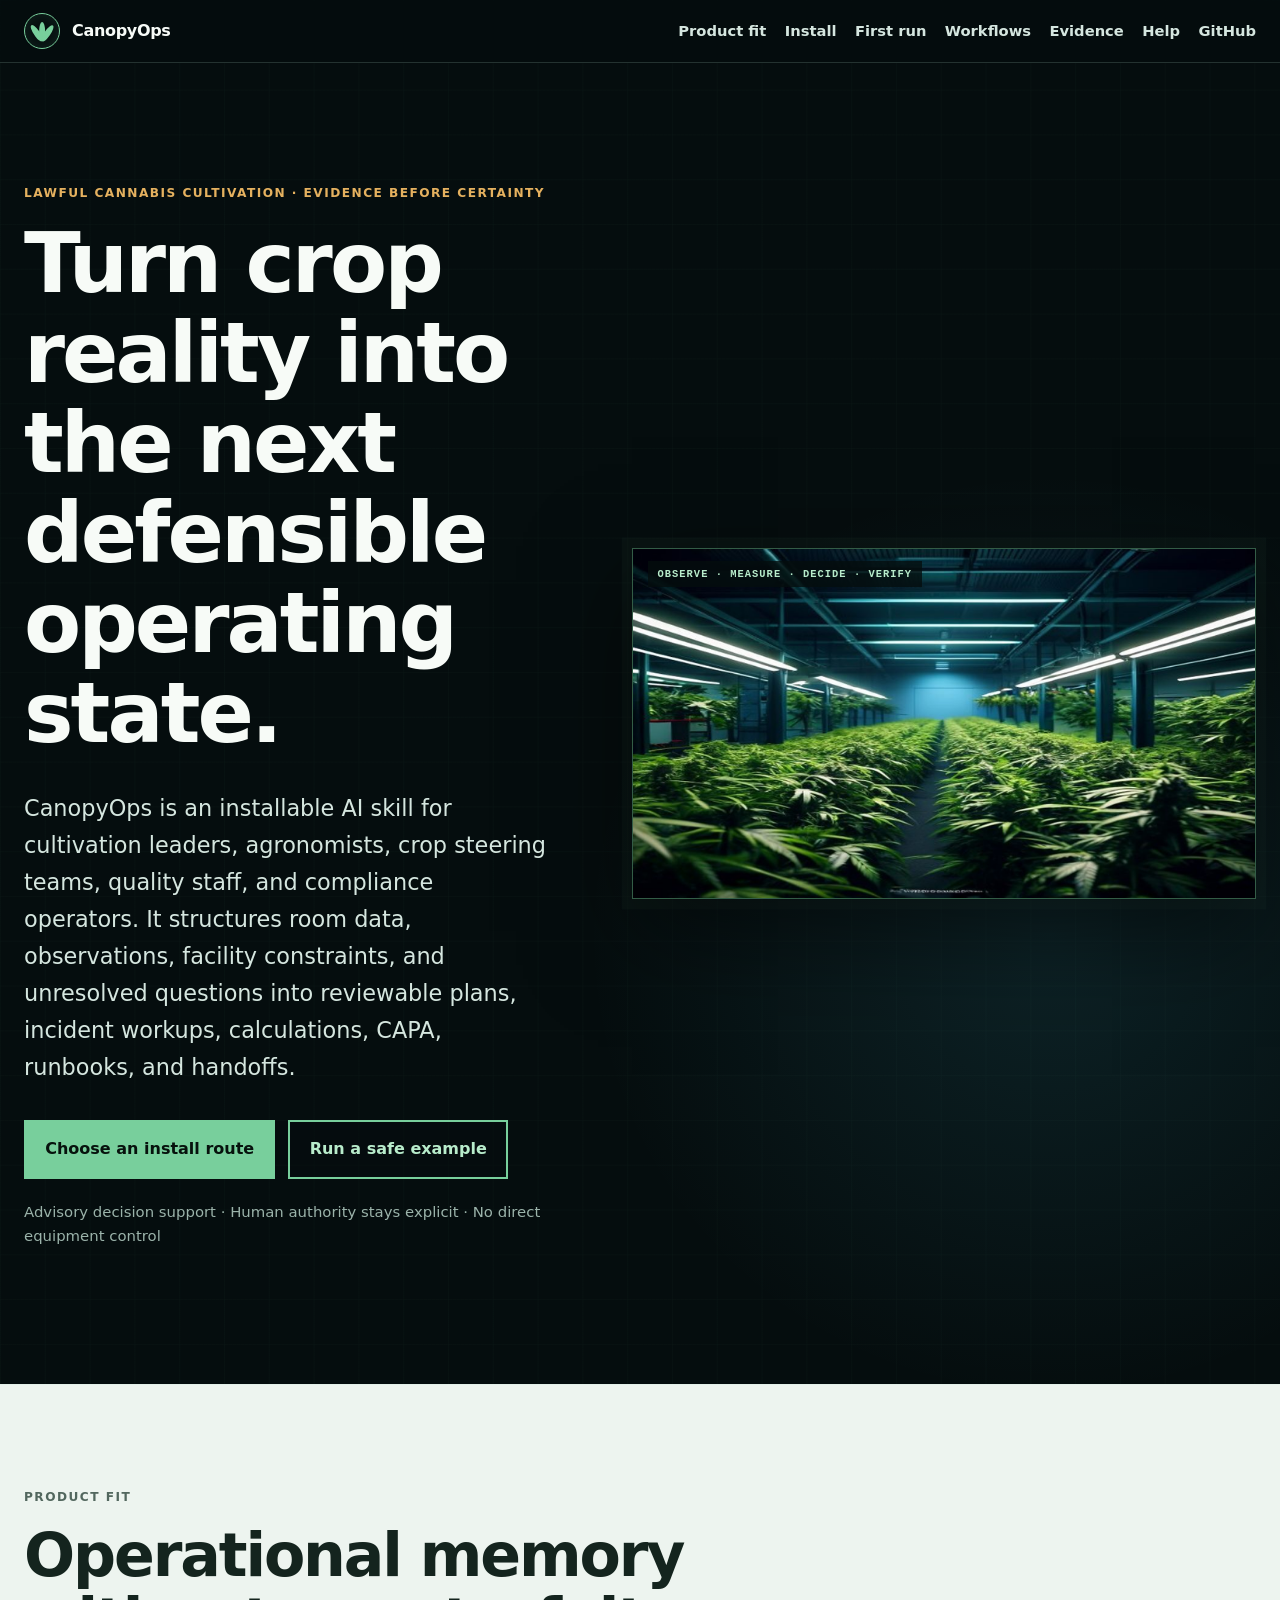
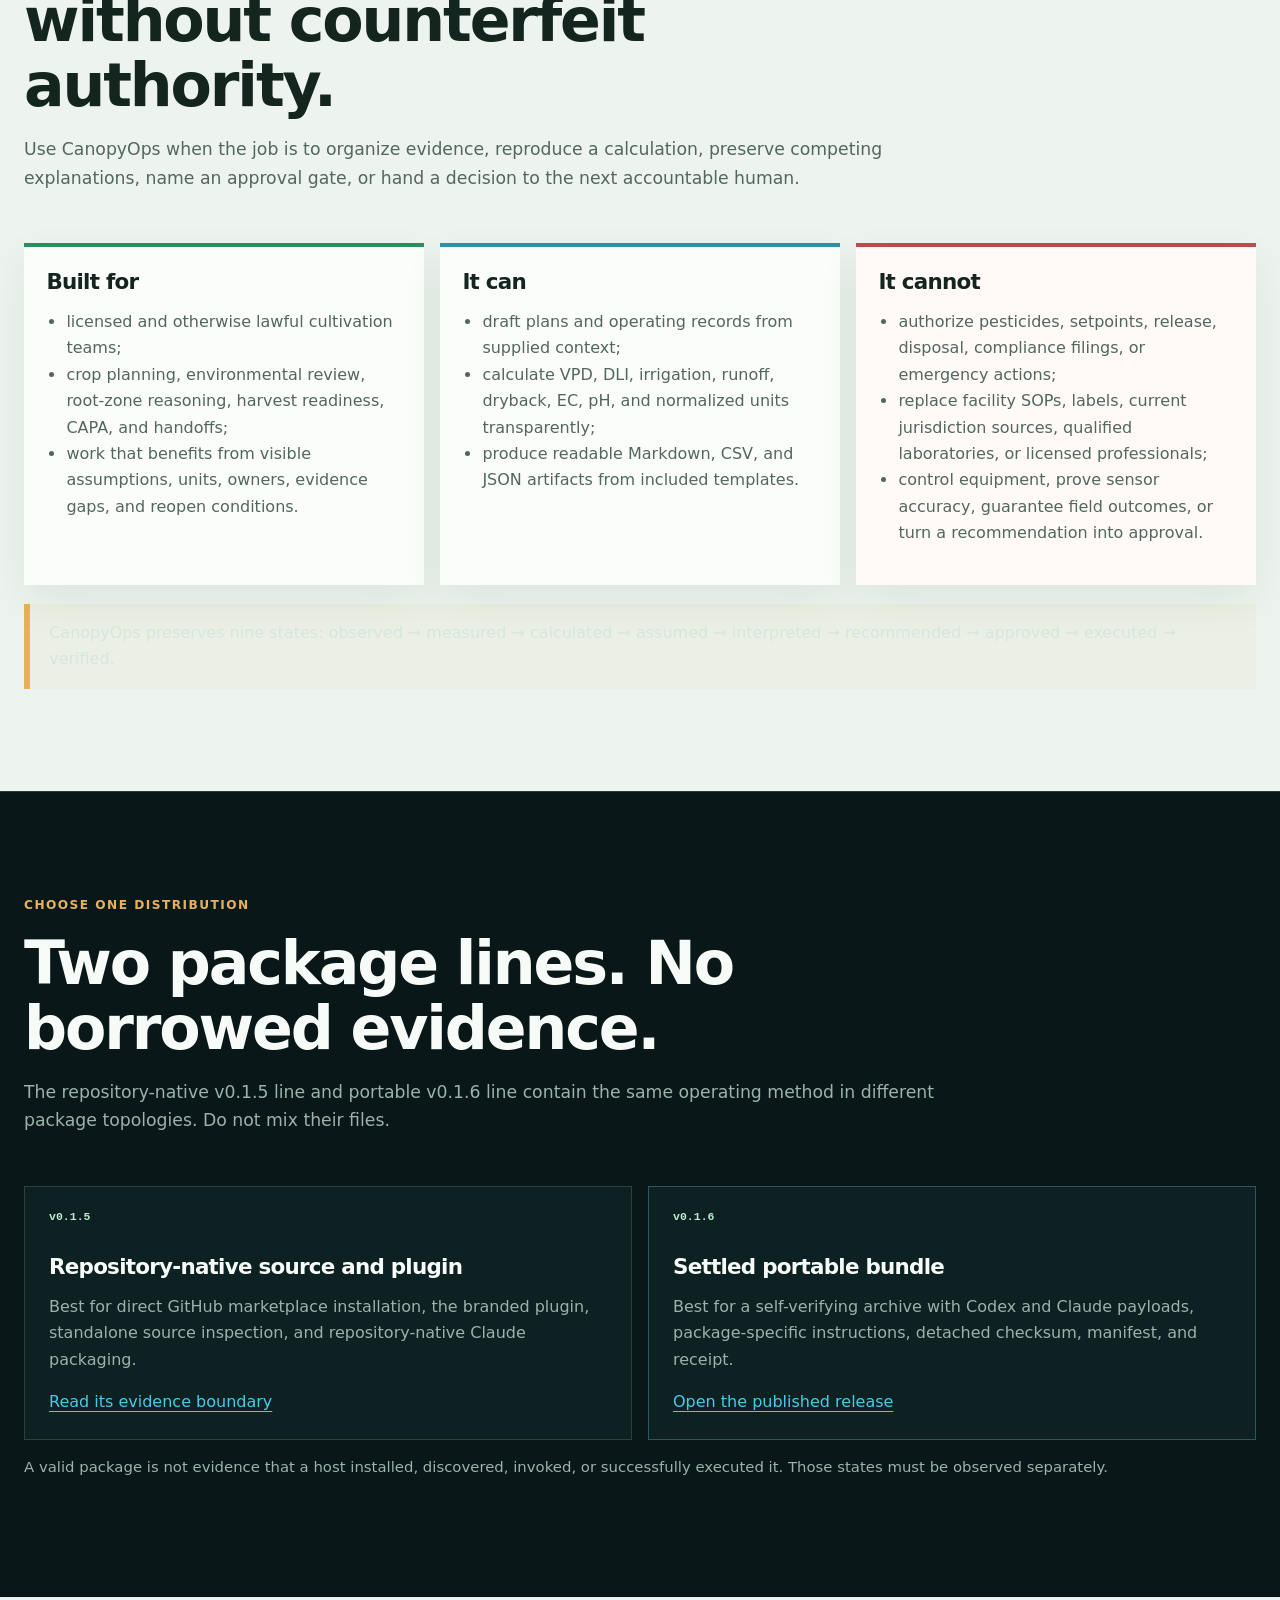
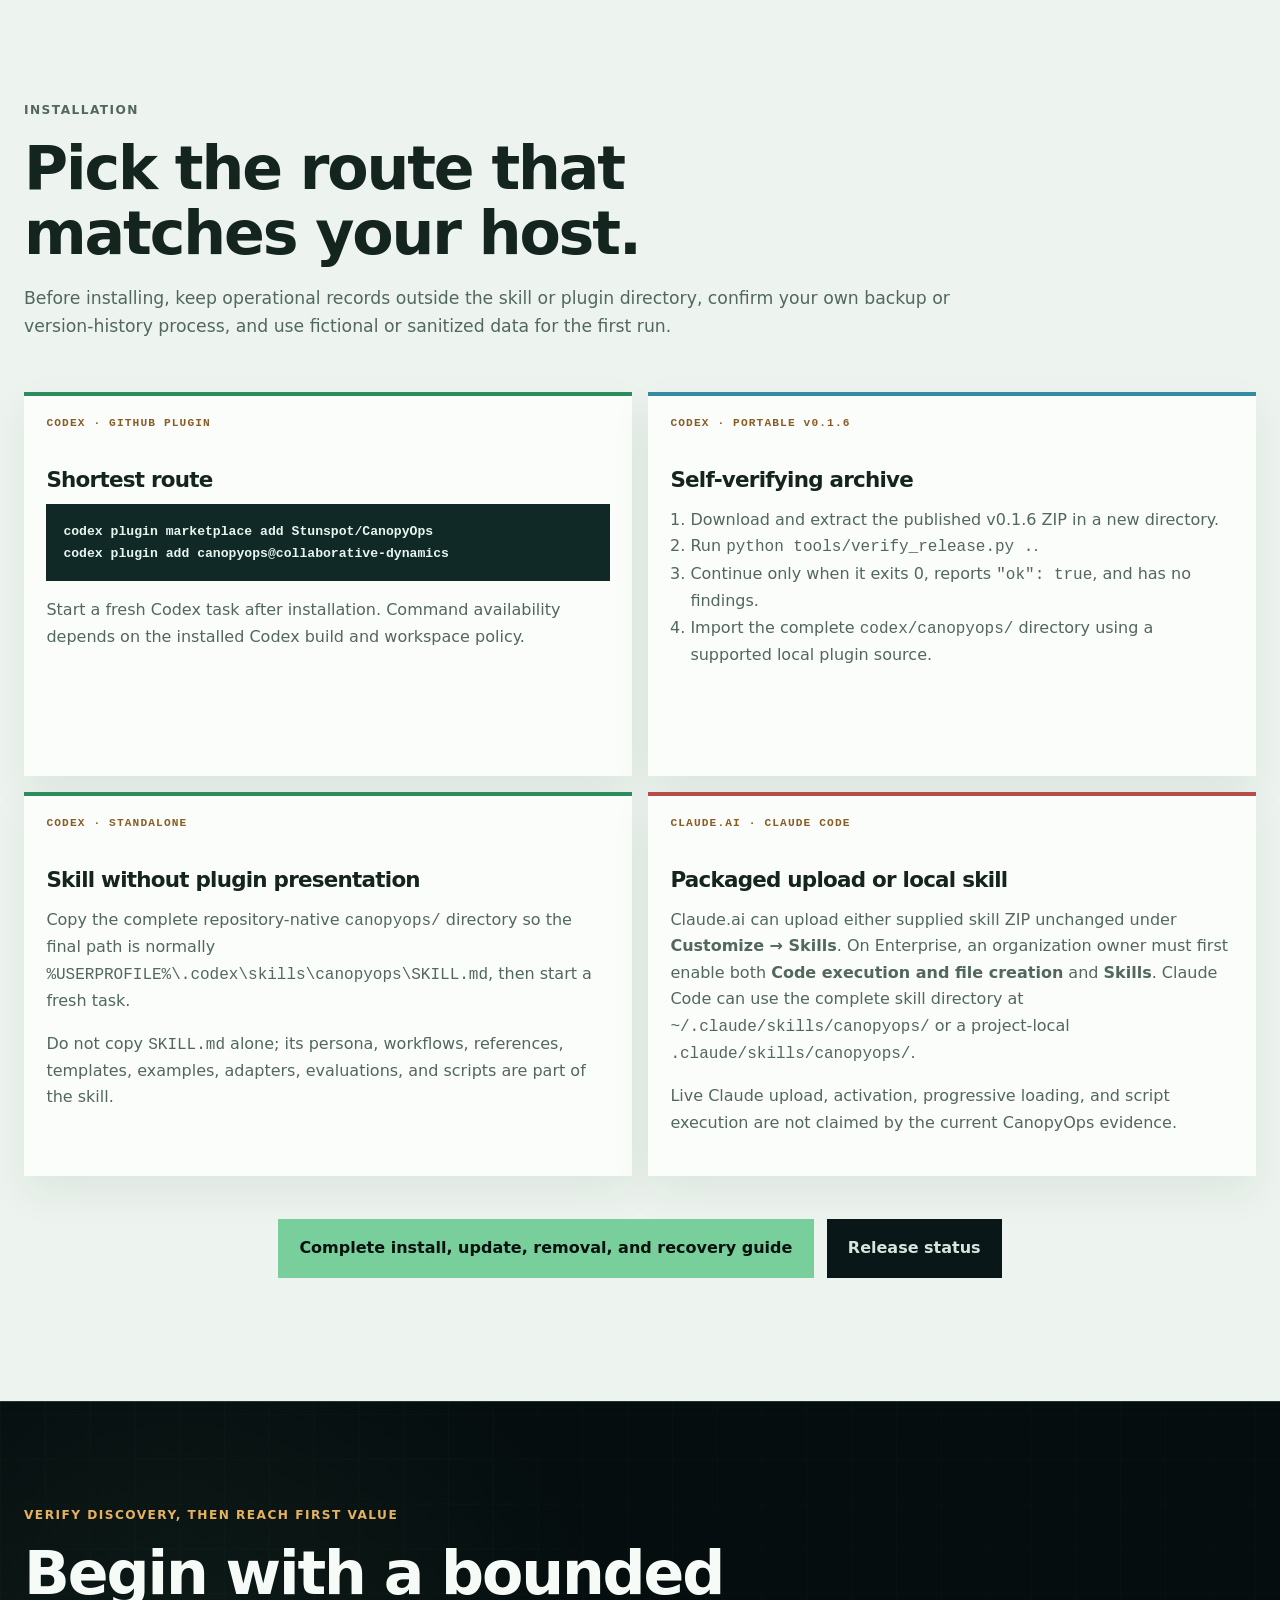
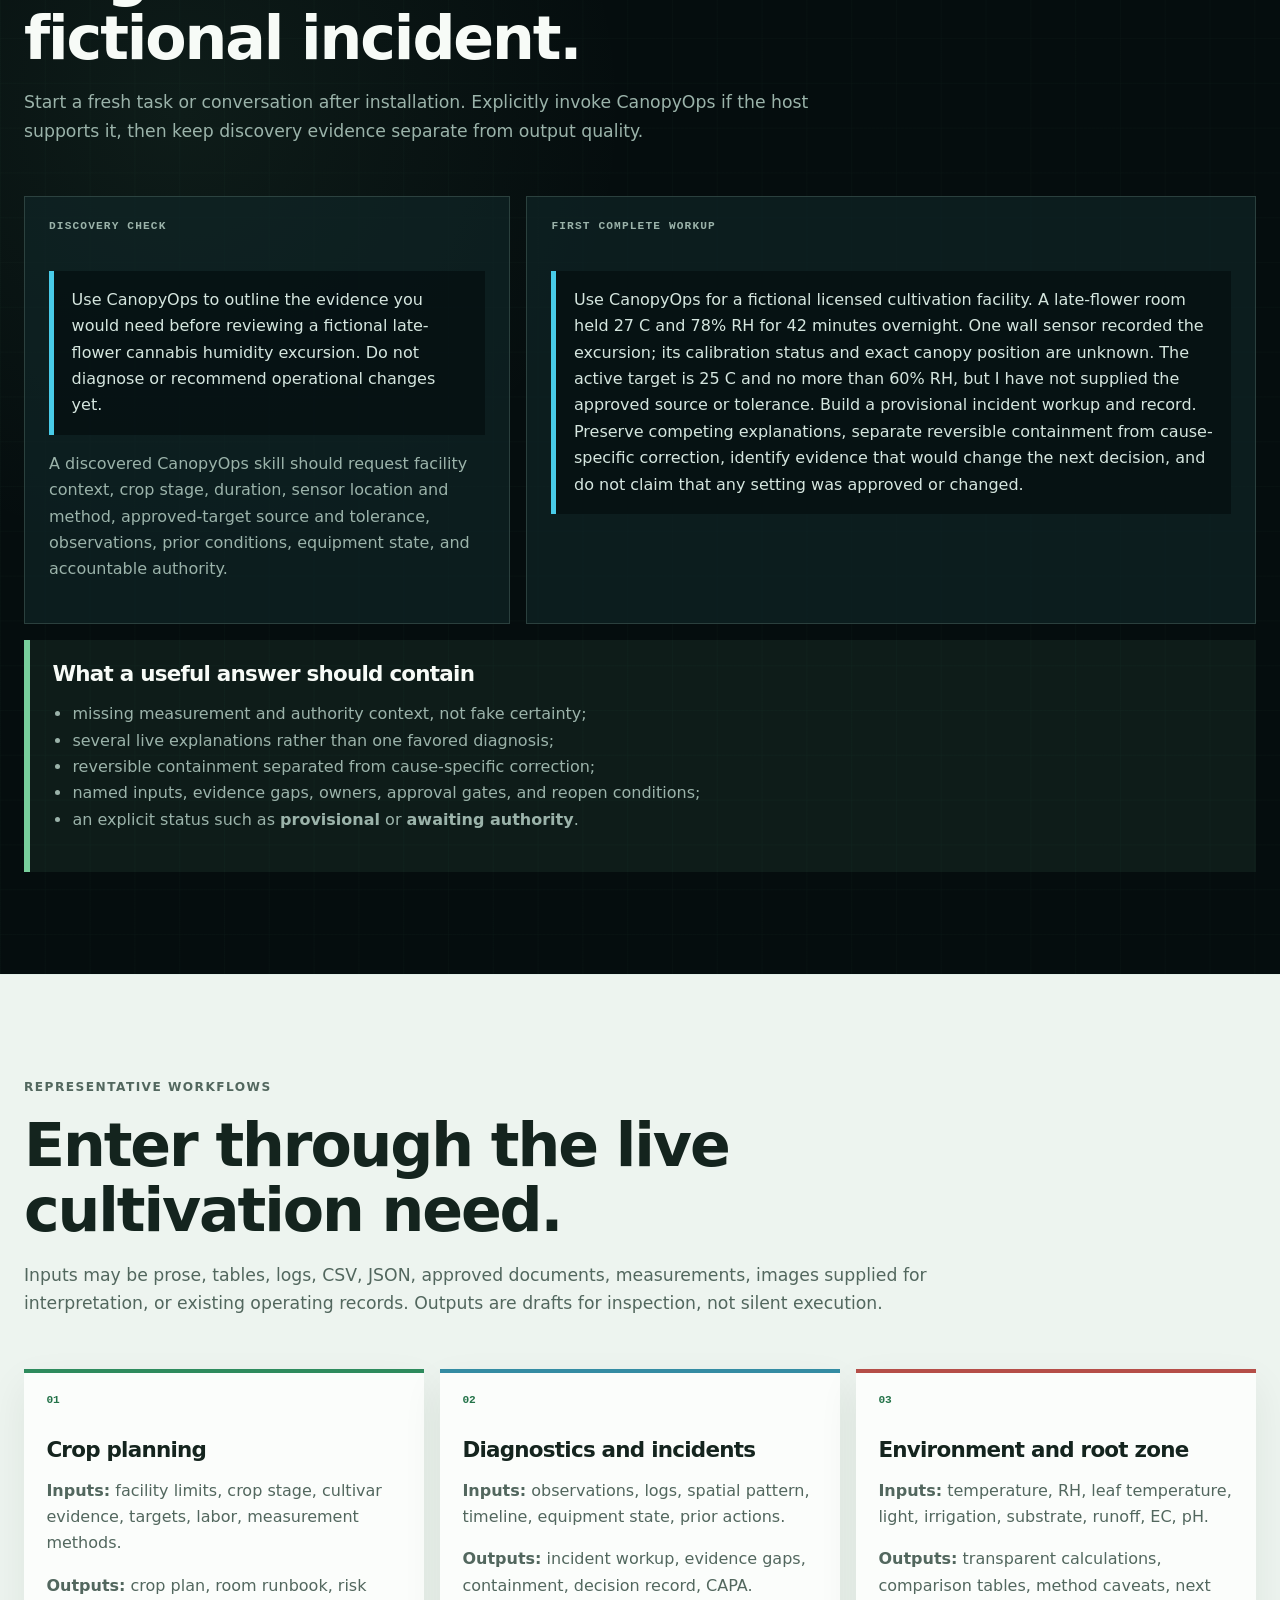
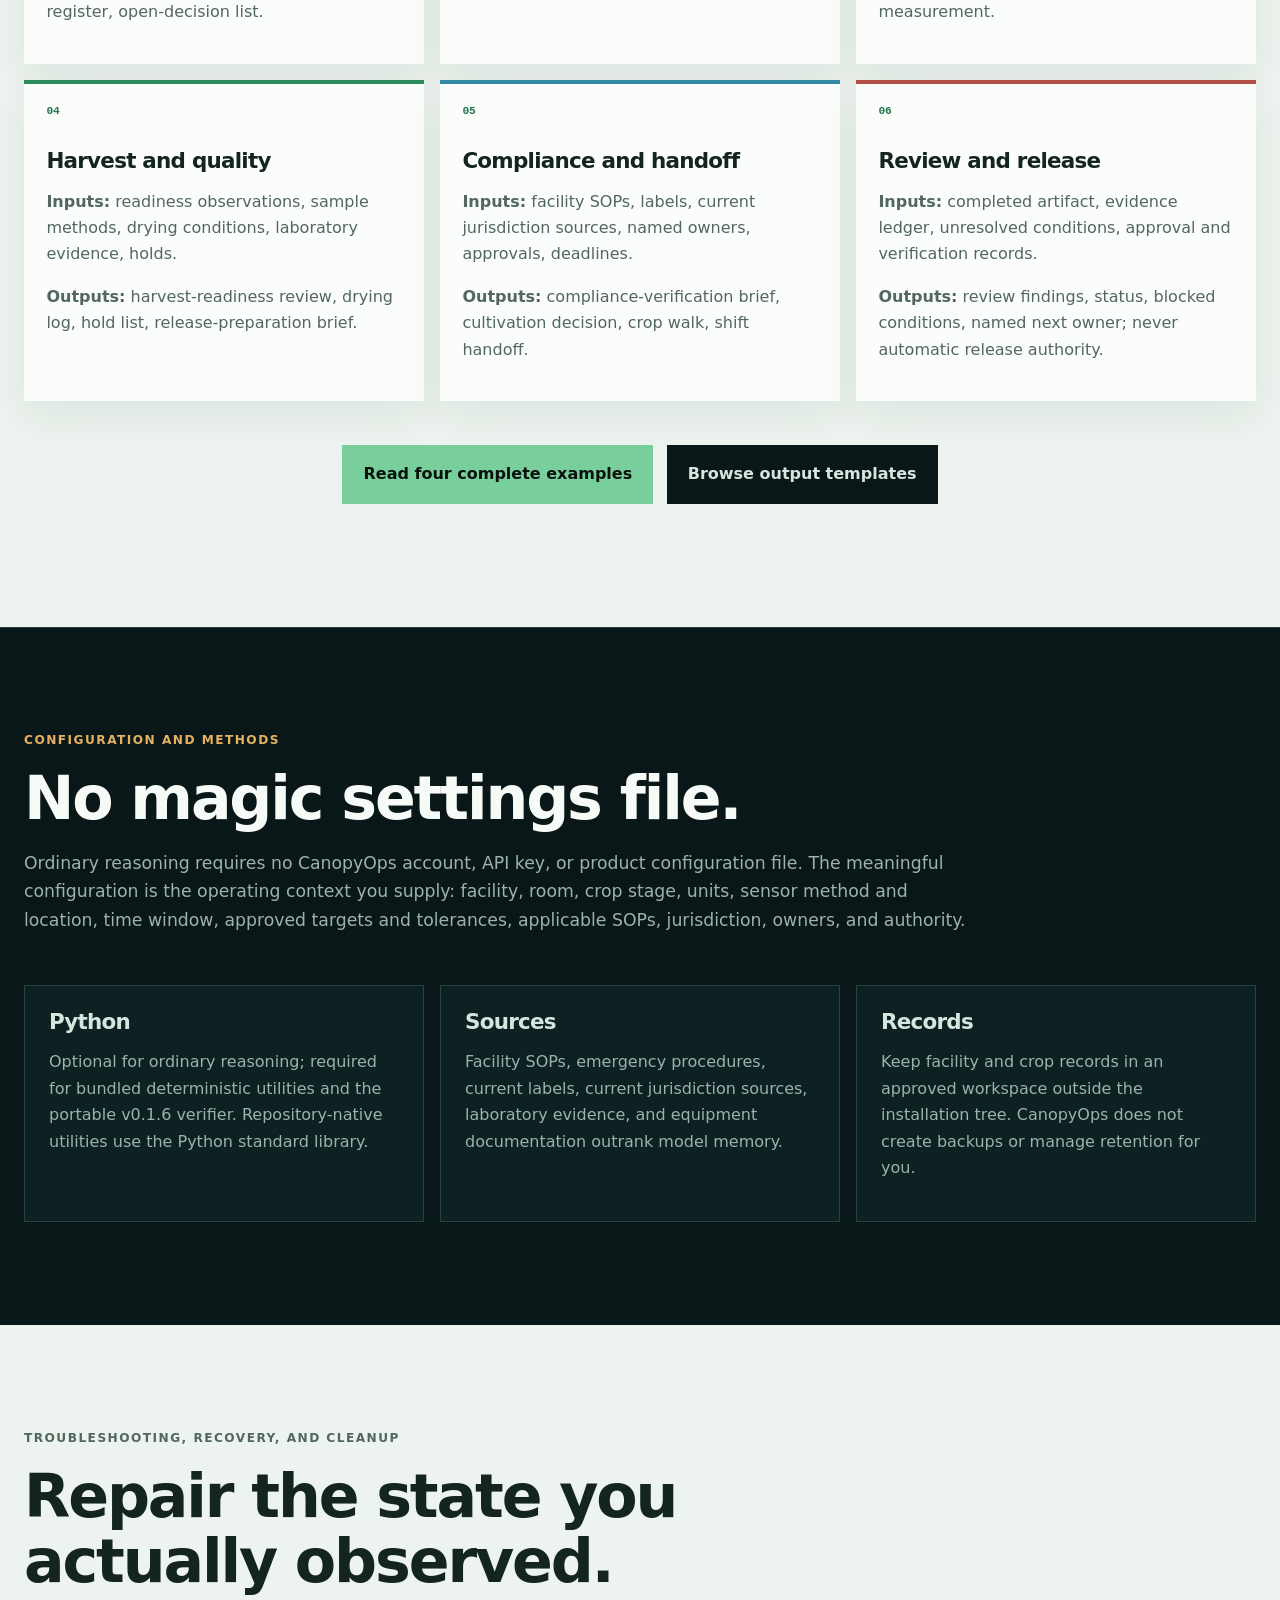
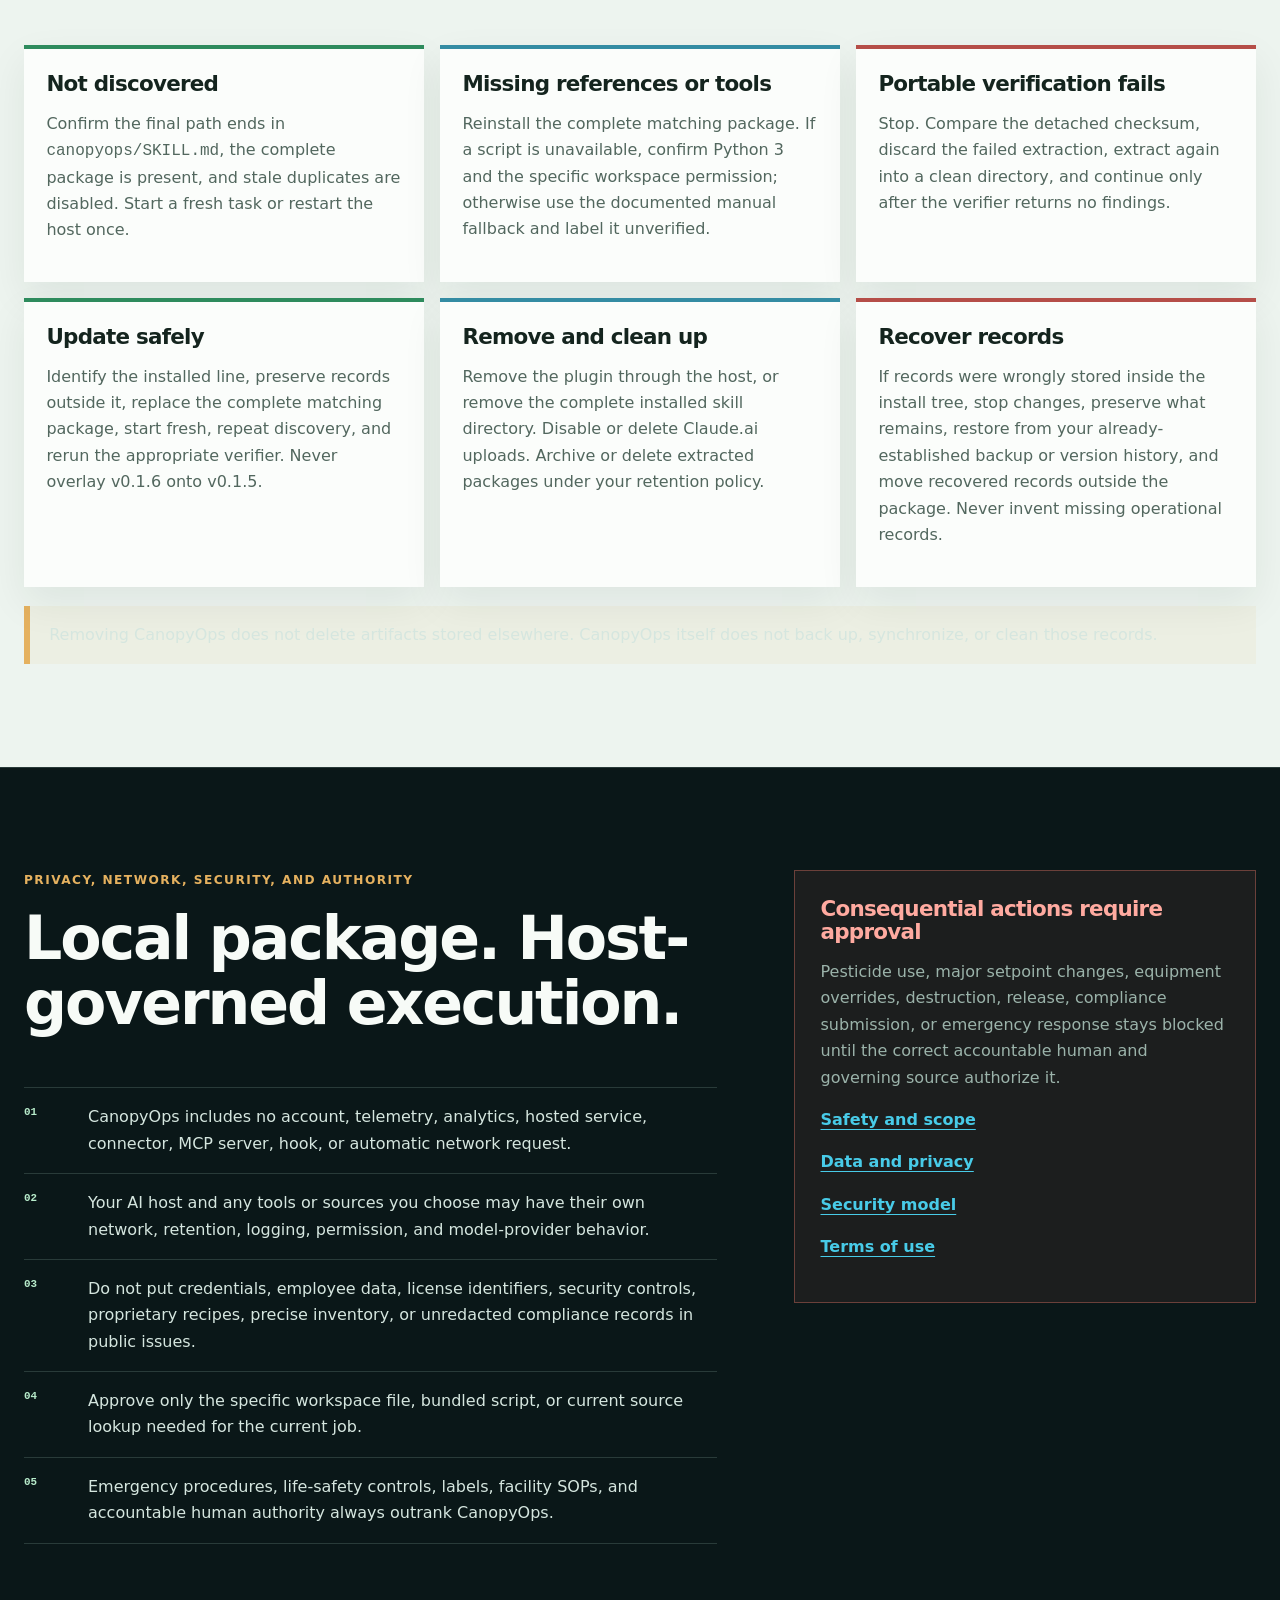
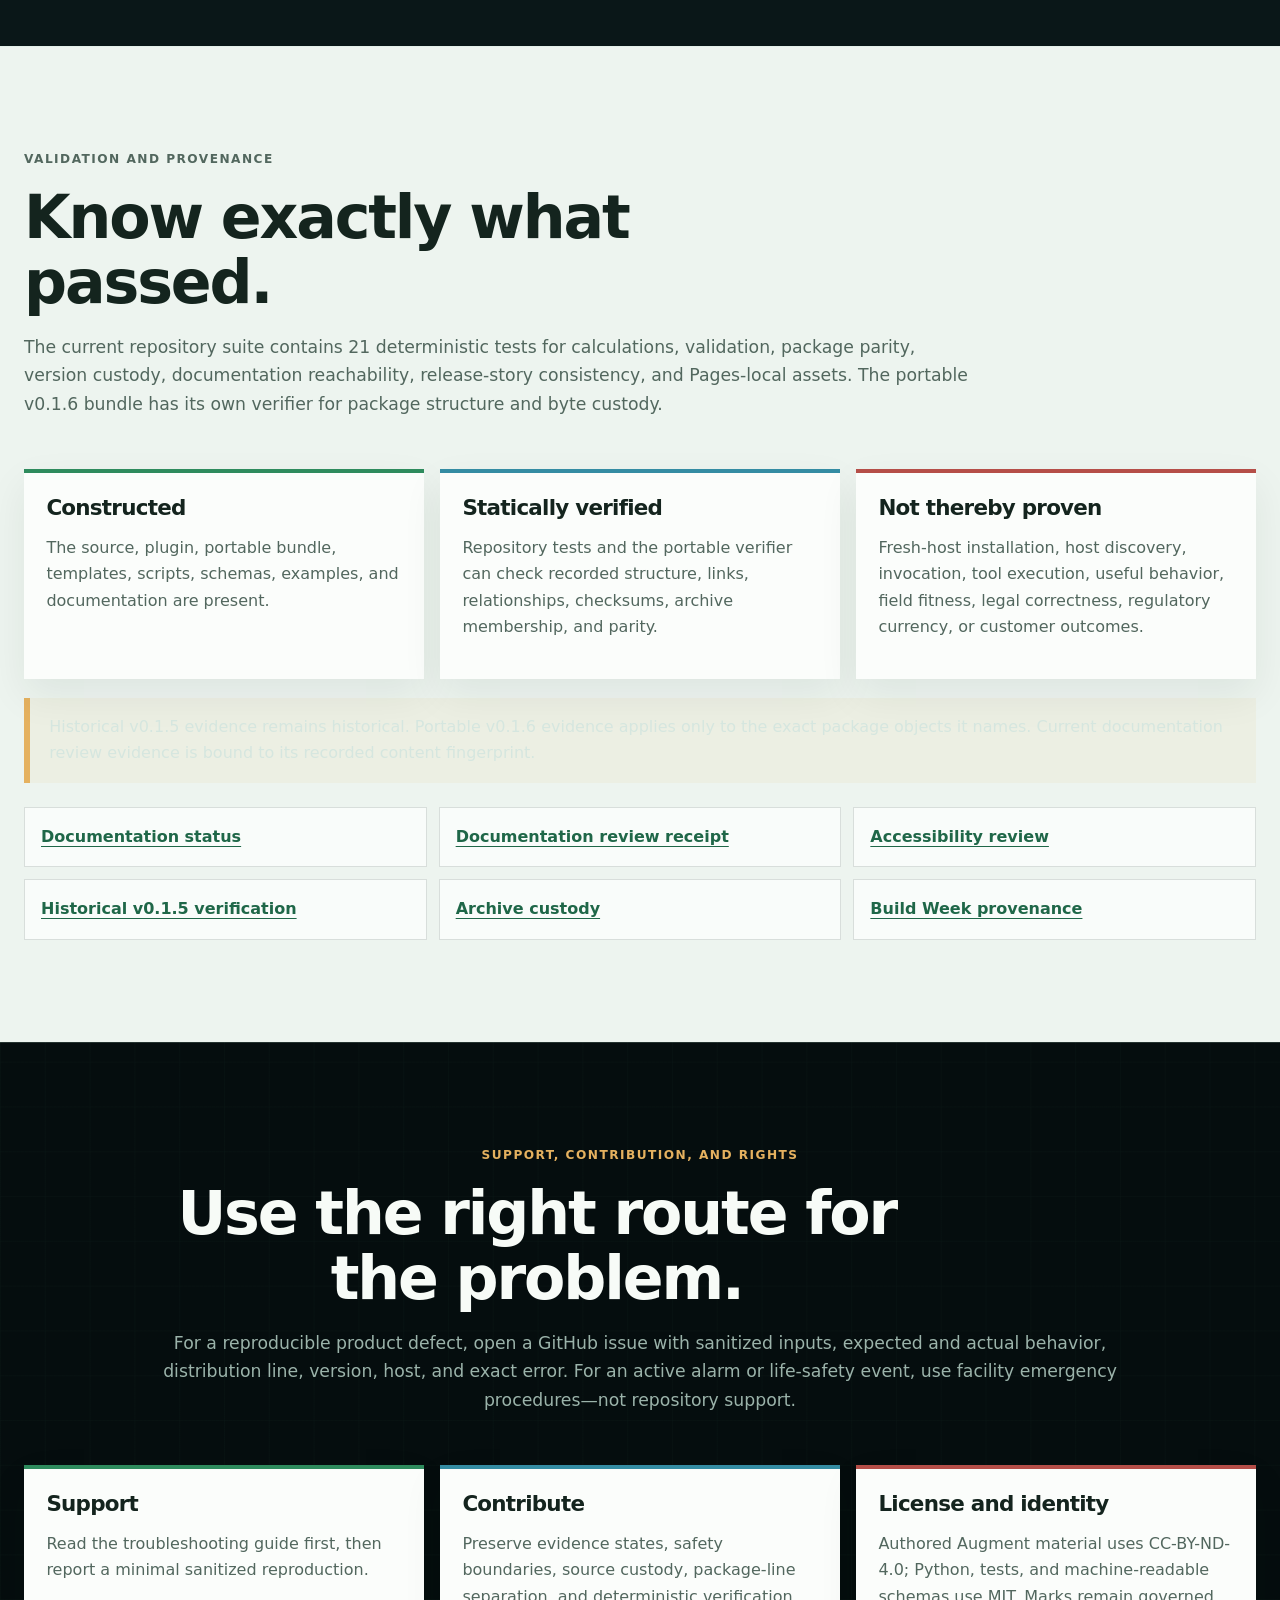
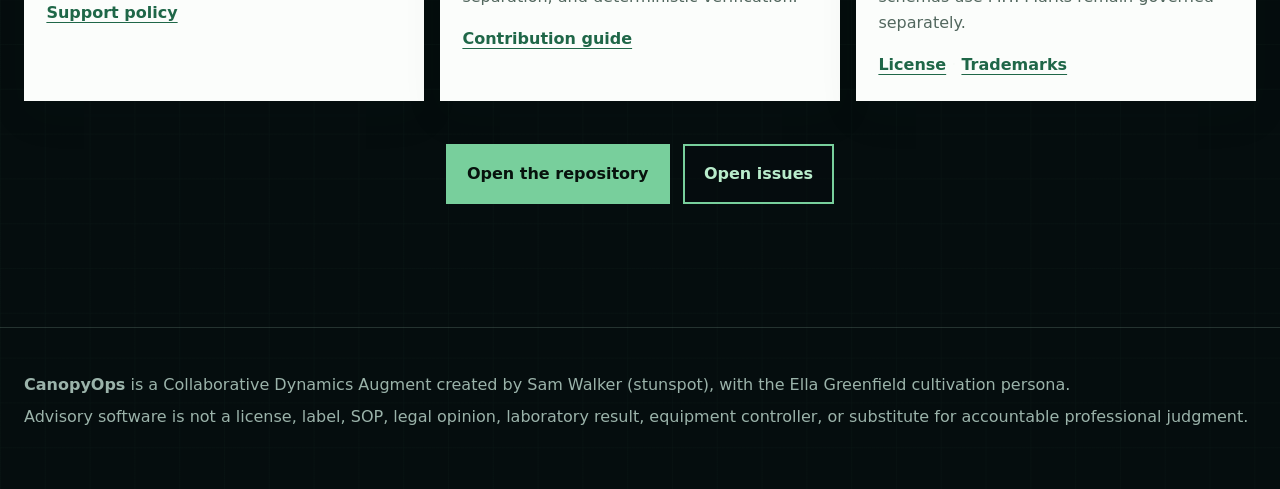
==== commit 5e035734: "Clarify review custody and Claude prerequisites" ====
--- a/docs/index.html
+++ b/docs/index.html
@@ -149,7 +149,7 @@
         <article>
           <p class="card-label">CLAUDE.AI · CLAUDE CODE</p>
           <h3>Packaged upload or local skill</h3>
-          <p>Claude.ai can upload either supplied skill ZIP unchanged under <strong>Customize → Skills</strong>. Claude Code can use the complete skill directory at <code>~/.claude/skills/canopyops/</code> or a project-local <code>.claude/skills/canopyops/</code>.</p>
+          <p>Claude.ai can upload either supplied skill ZIP unchanged under <strong>Customize → Skills</strong>. On Enterprise, an organization owner must first enable both <strong>Code execution and file creation</strong> and <strong>Skills</strong>. Claude Code can use the complete skill directory at <code>~/.claude/skills/canopyops/</code> or a project-local <code>.claude/skills/canopyops/</code>.</p>
           <p>Live Claude upload, activation, progressive loading, and script execution are not claimed by the current CanopyOps evidence.</p>
         </article>
       </div>
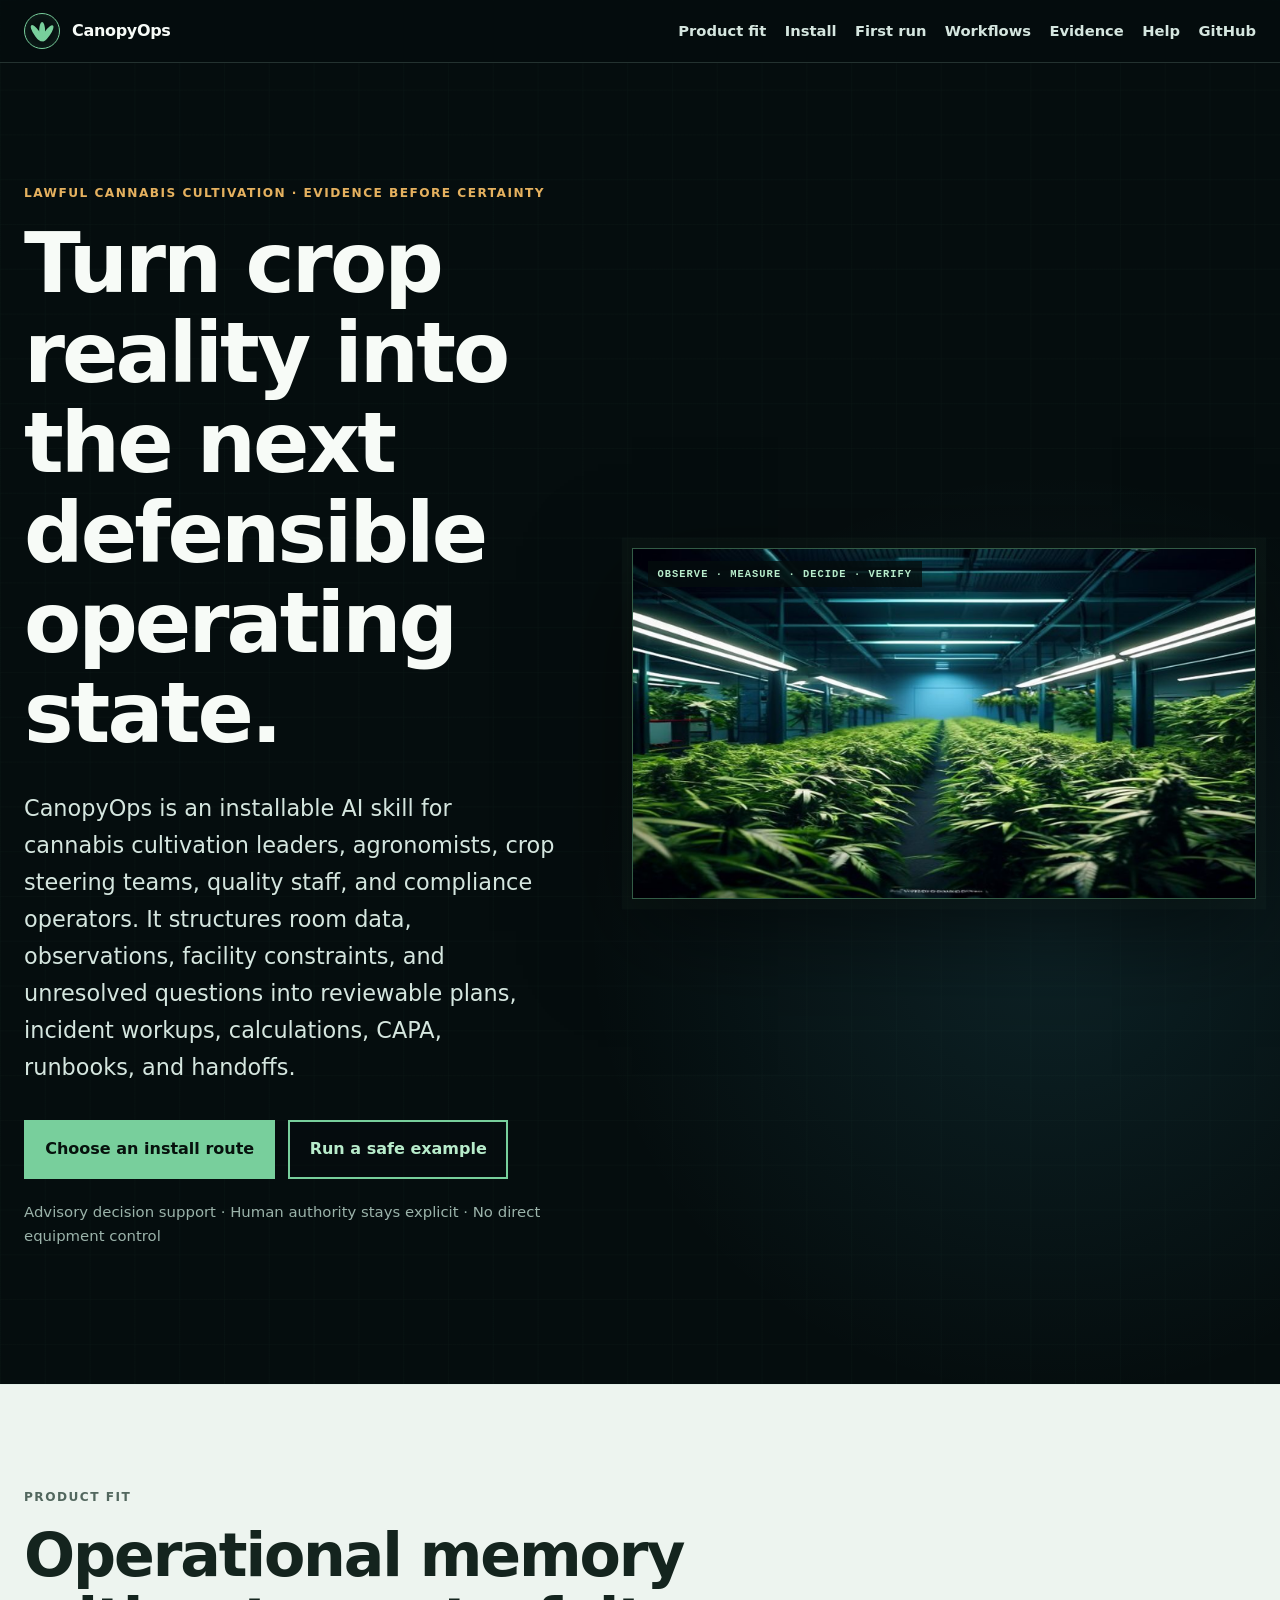
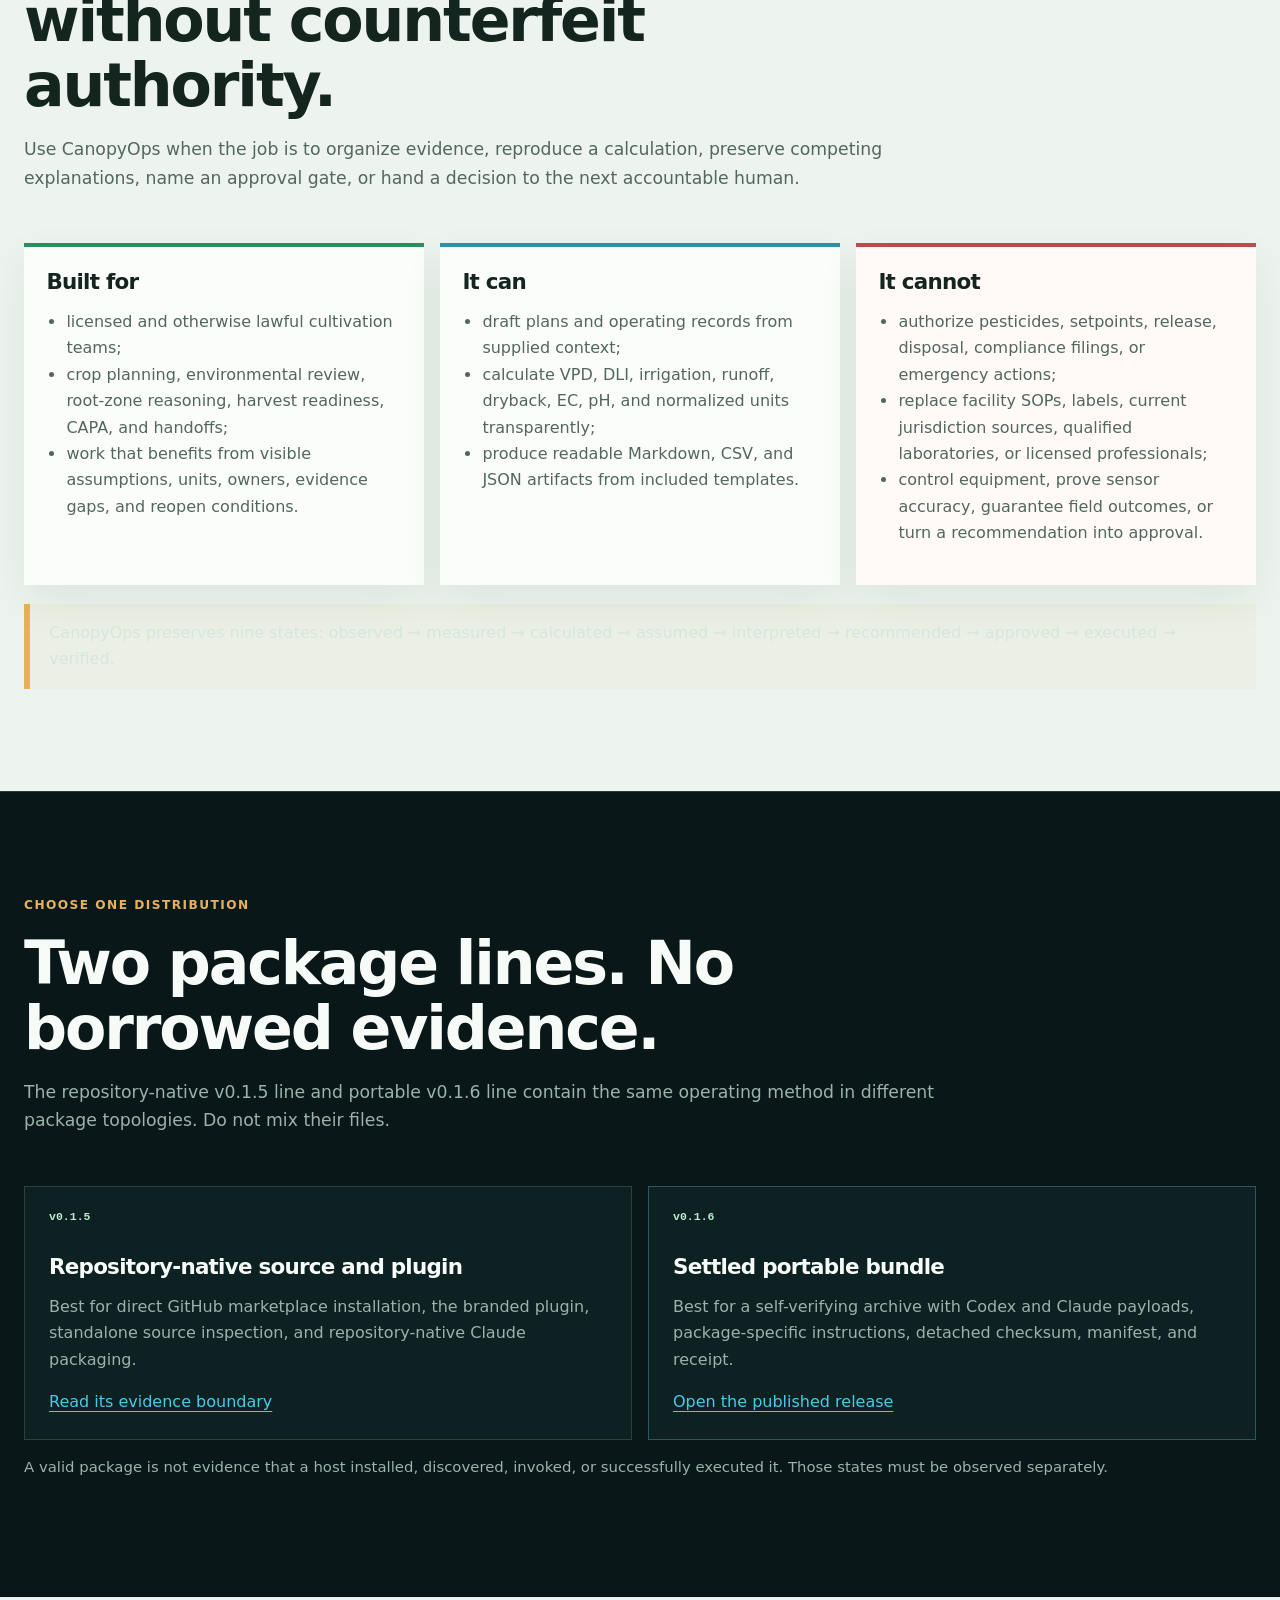
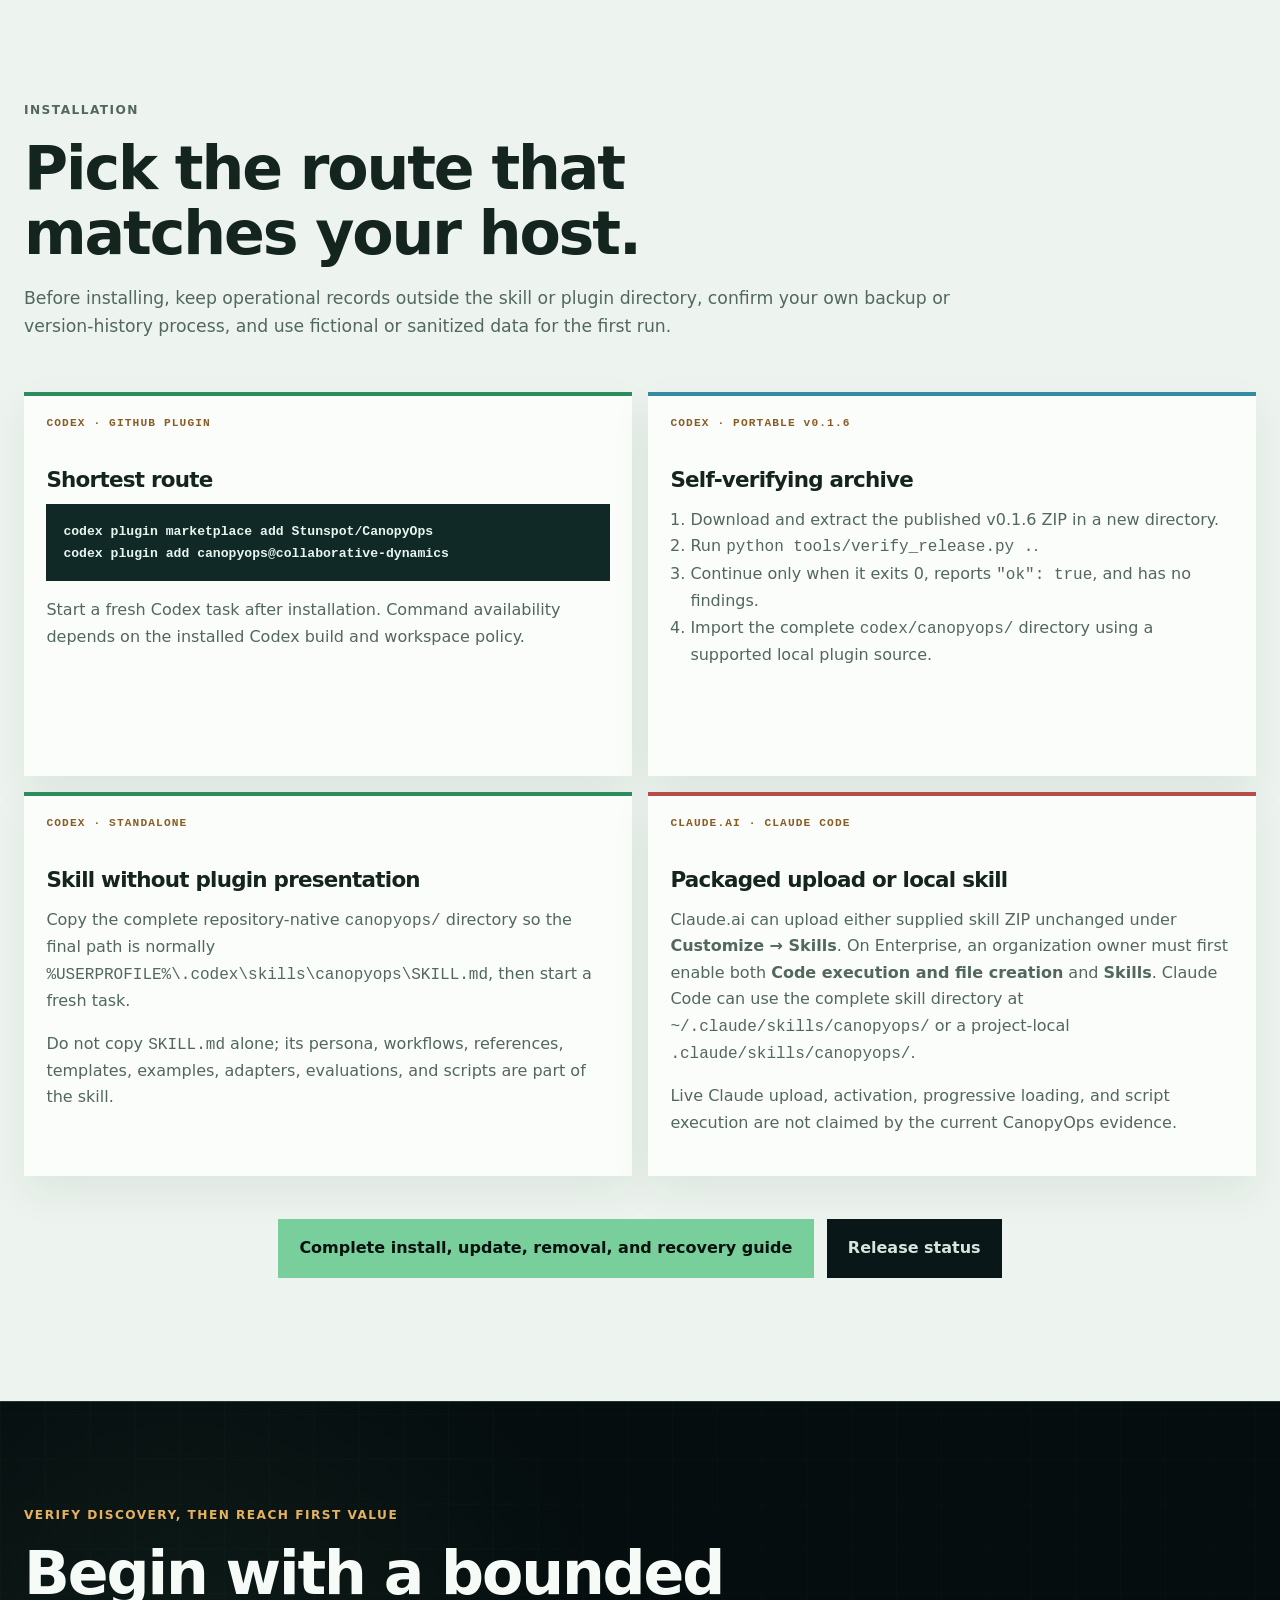
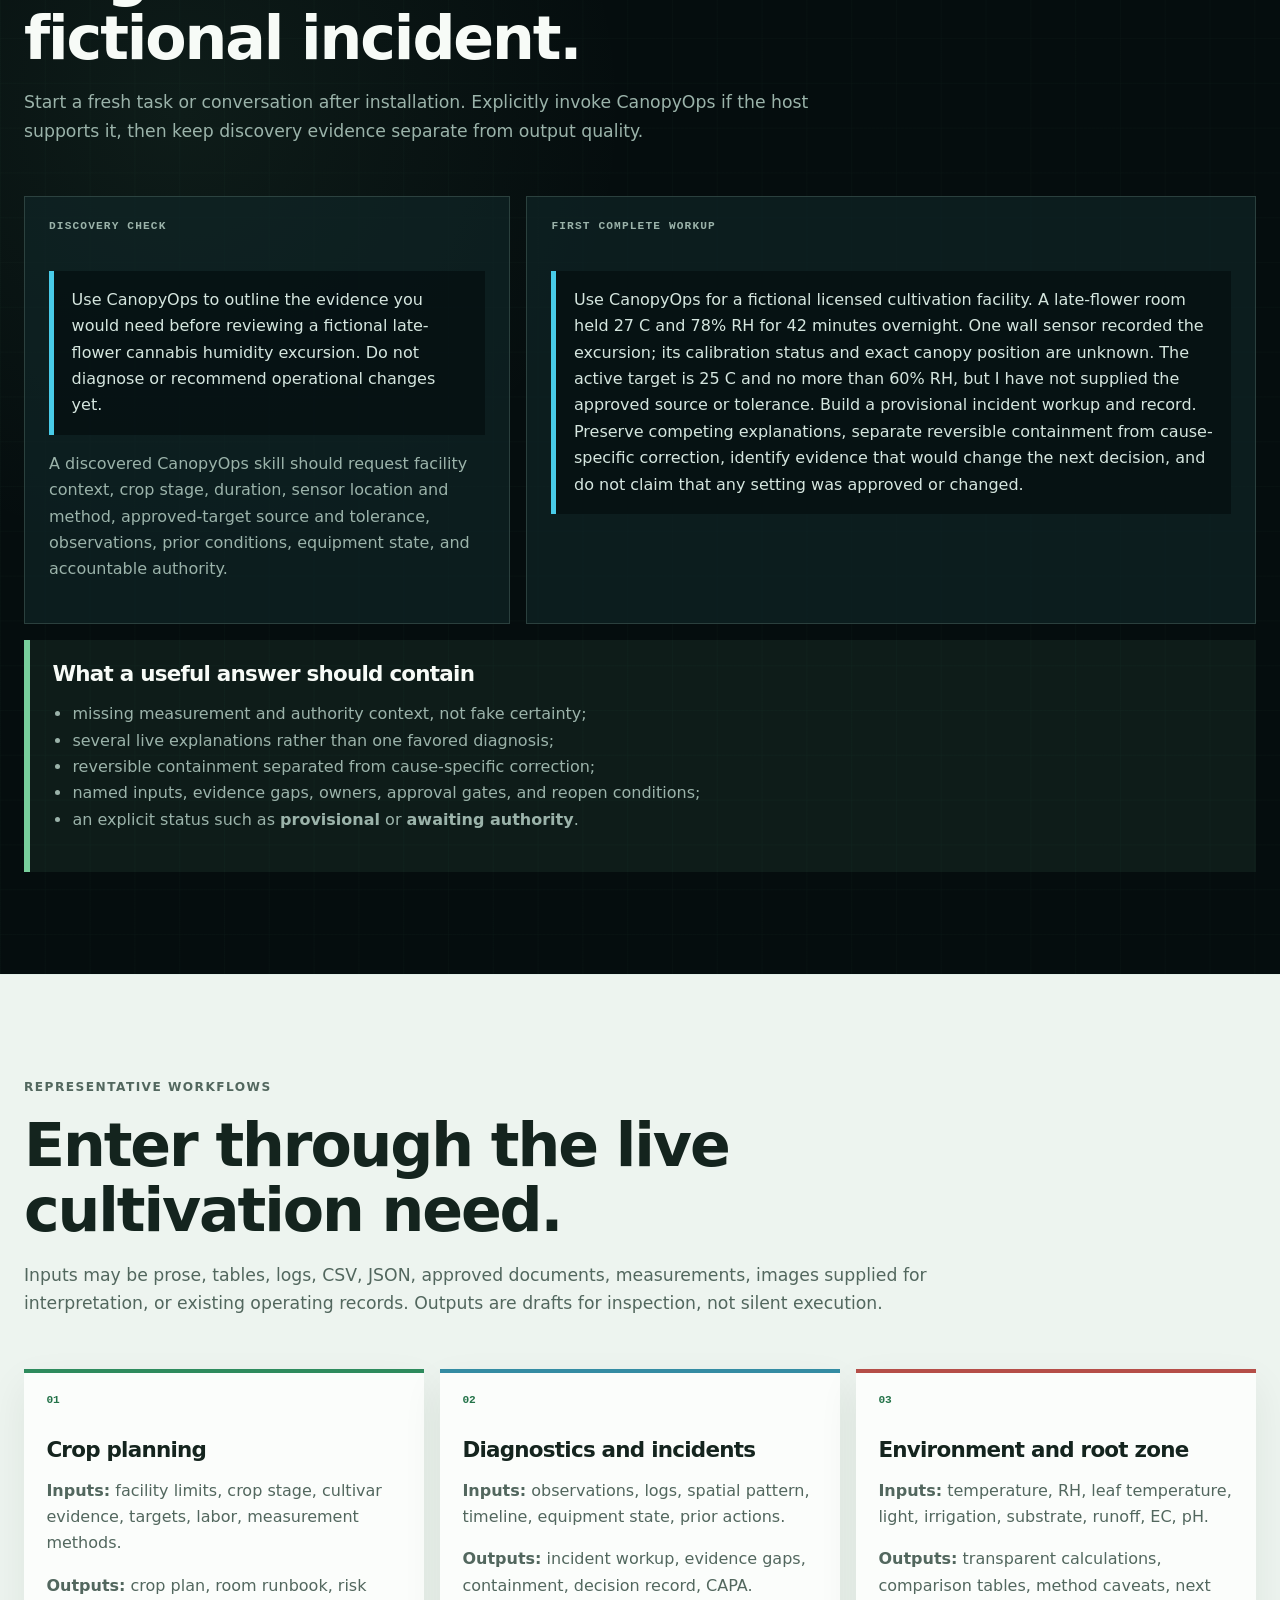
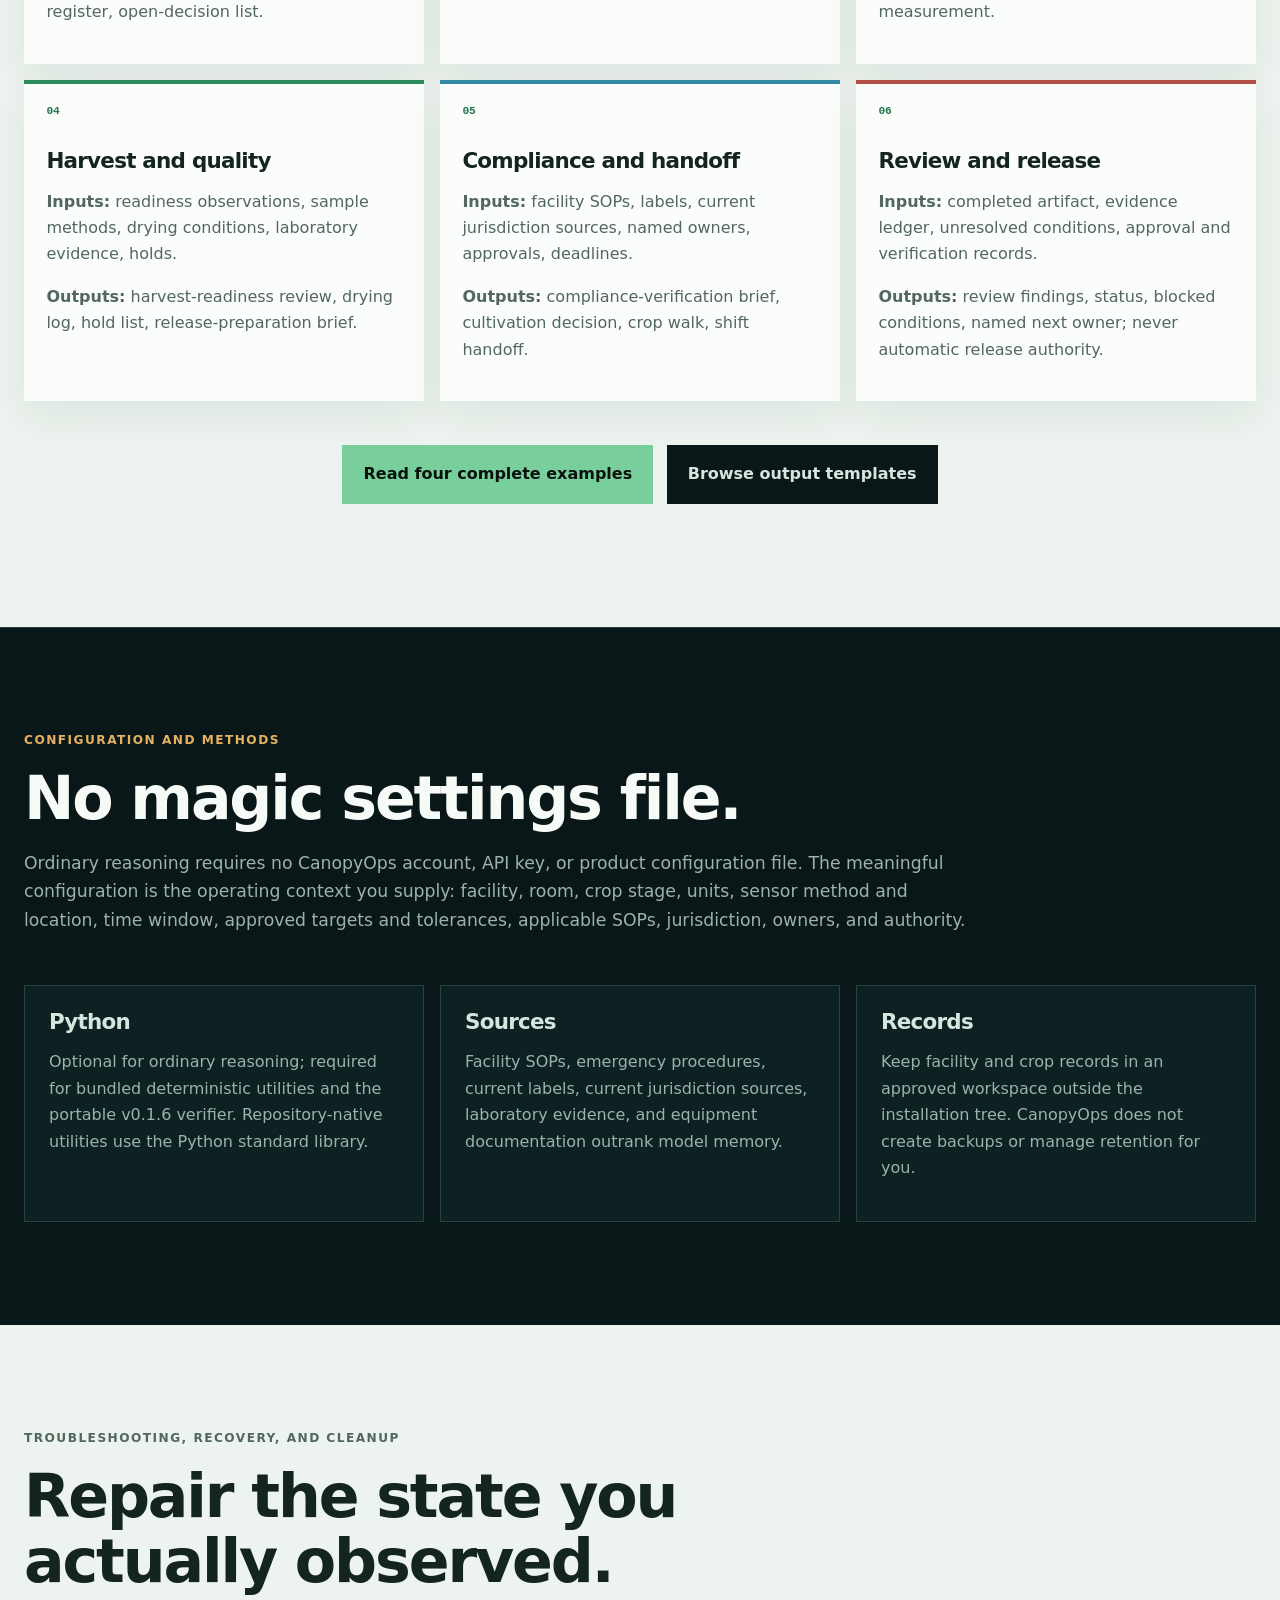
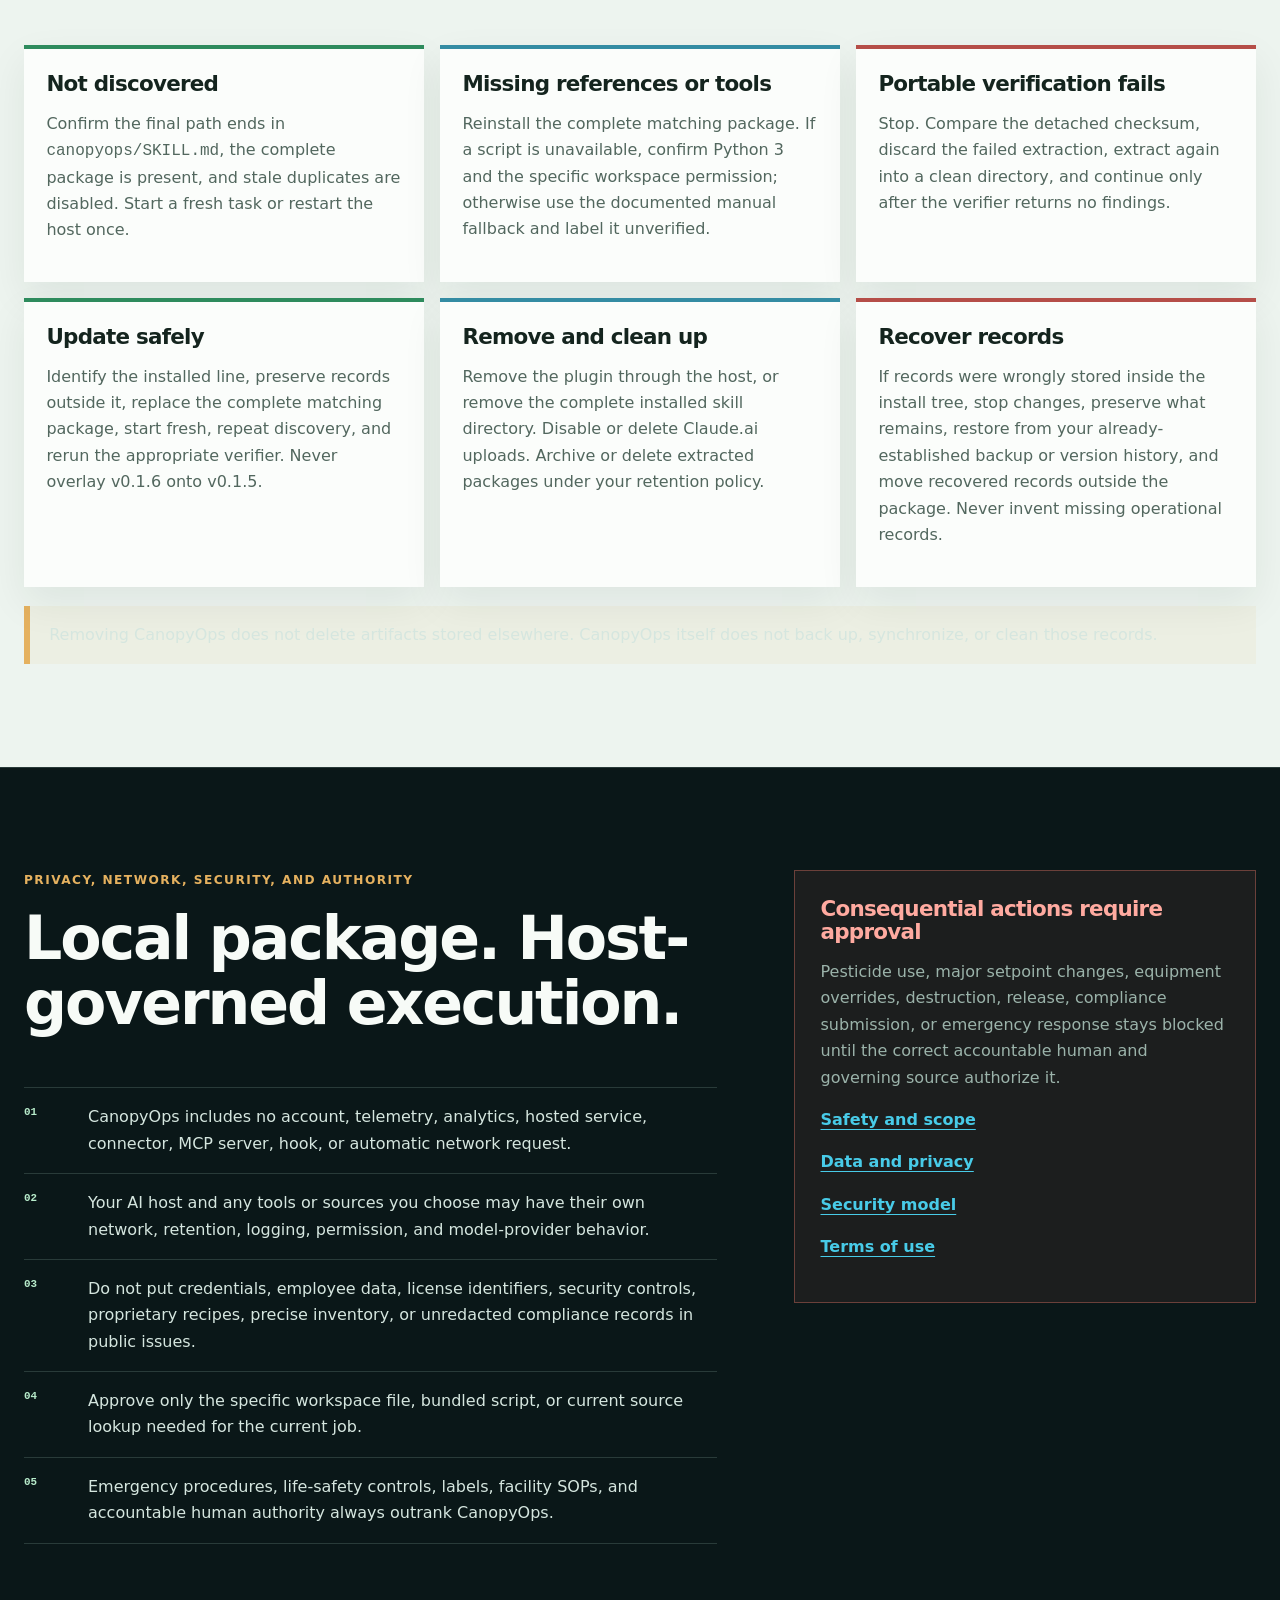
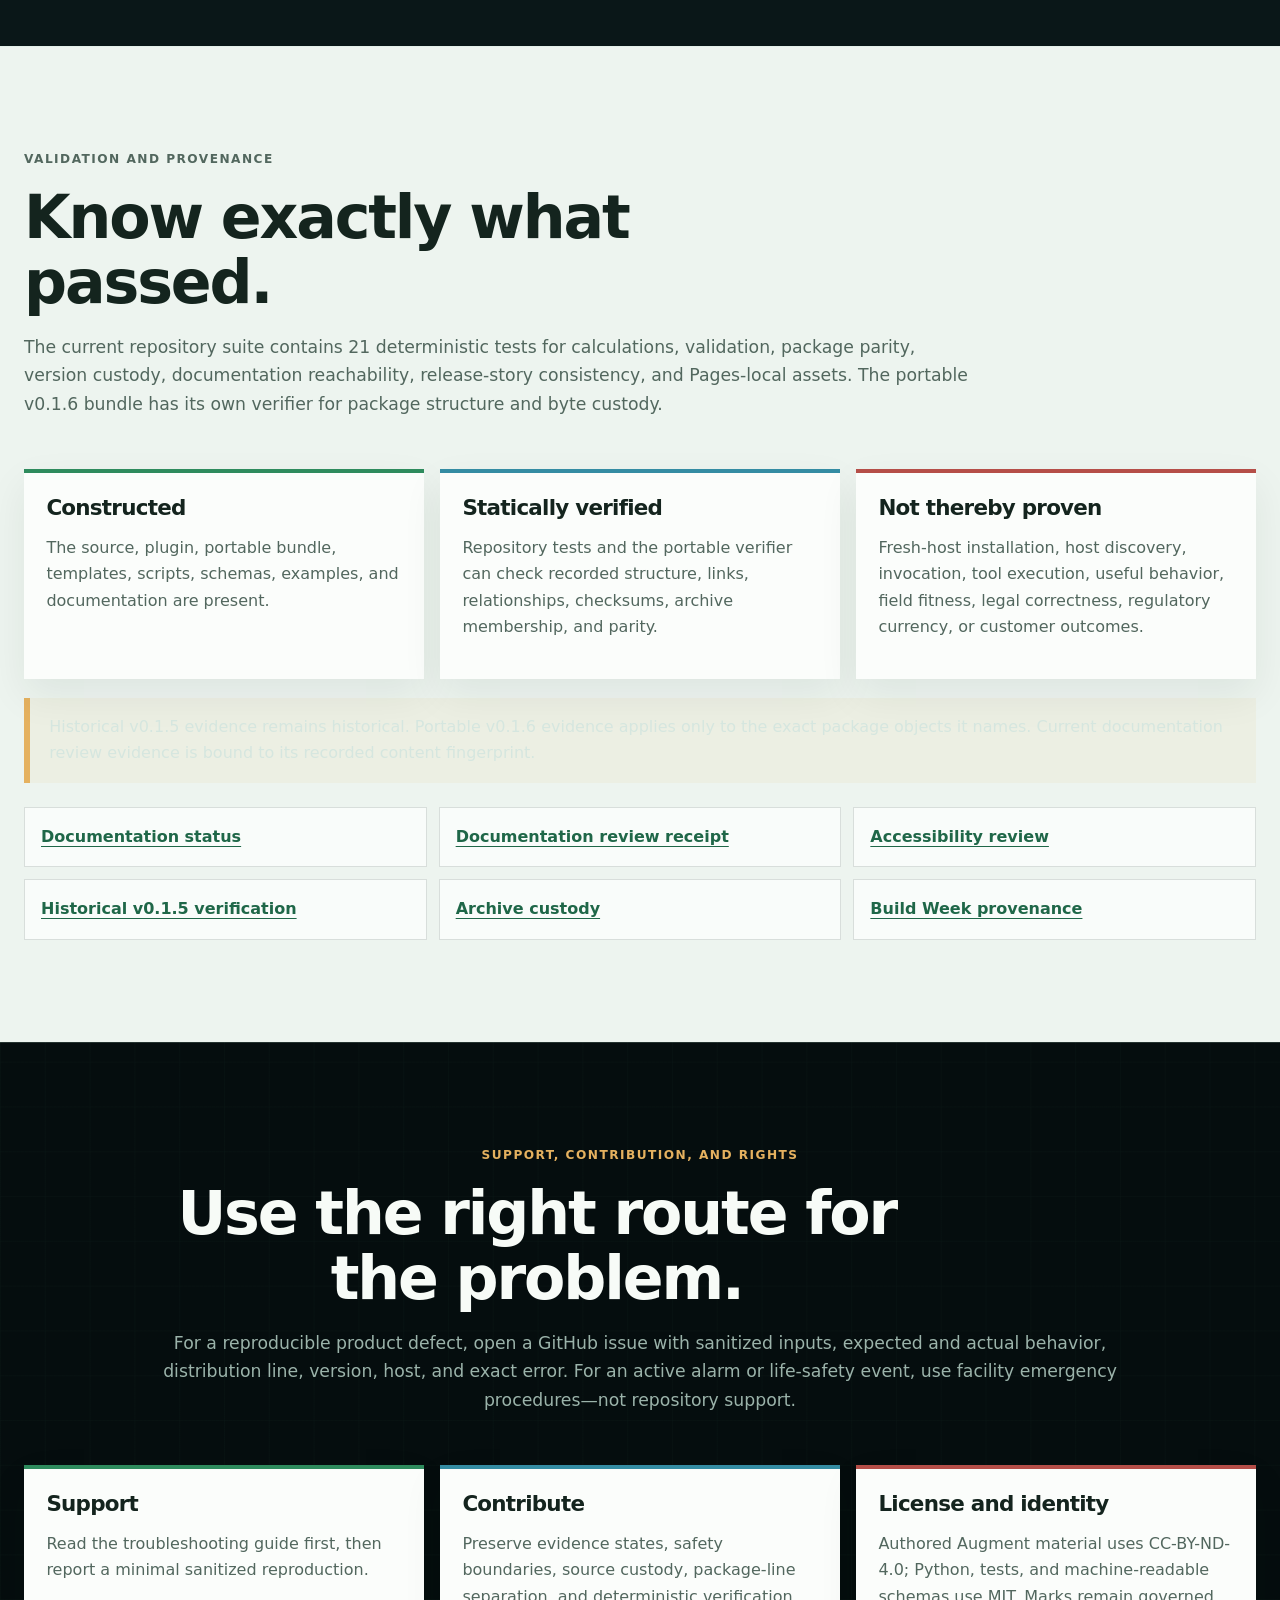
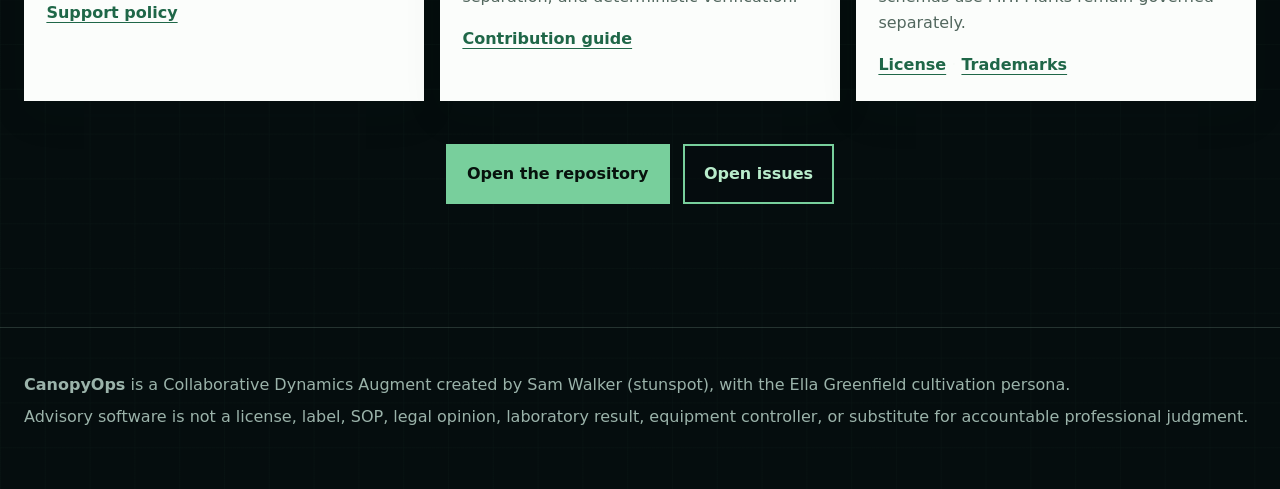
==== commit 329da063: "Name cannabis cultivation upfront" ====
--- a/docs/index.html
+++ b/docs/index.html
@@ -7,15 +7,15 @@
   <meta name="theme-color" content="#0a1718">
   <meta property="og:type" content="website">
   <meta property="og:title" content="CanopyOps">
-  <meta property="og:description" content="Evidence-bounded cannabis cultivation operations.">
+  <meta property="og:description" content="Cannabis cultivation operations with evidence attached.">
   <meta property="og:url" content="https://stunspot.github.io/CanopyOps/">
   <meta property="og:image" content="https://stunspot.github.io/CanopyOps/assets/canopyops-social-card.png">
-  <meta property="og:image:width" content="1280">
-  <meta property="og:image:height" content="640">
-  <meta property="og:image:alt" content="CanopyOps — Cannabis cultivation operations.">
+  <meta property="og:image:width" content="1731">
+  <meta property="og:image:height" content="909">
+  <meta property="og:image:alt" content="CanopyOps — Cannabis cultivation operations with evidence attached.">
   <meta name="twitter:card" content="summary_large_image">
   <meta name="twitter:title" content="CanopyOps">
-  <meta name="twitter:description" content="Evidence-bounded cannabis cultivation operations.">
+  <meta name="twitter:description" content="Cannabis cultivation operations with evidence attached.">
   <meta name="twitter:image" content="https://stunspot.github.io/CanopyOps/assets/canopyops-social-card.png">
   <title>CanopyOps · Evidence-Bounded Cultivation Operations</title>
   <link rel="stylesheet" href="style.css">
@@ -46,7 +46,7 @@
       <div class="hero-copy">
         <p class="eyebrow">Lawful cannabis cultivation · evidence before certainty</p>
         <h1>Turn crop reality into the next defensible operating state.</h1>
-        <p class="lede">CanopyOps is an installable AI skill for cultivation leaders, agronomists, crop steering teams, quality staff, and compliance operators. It structures room data, observations, facility constraints, and unresolved questions into reviewable plans, incident workups, calculations, CAPA, runbooks, and handoffs.</p>
+        <p class="lede">CanopyOps is an installable AI skill for cannabis cultivation leaders, agronomists, crop steering teams, quality staff, and compliance operators. It structures room data, observations, facility constraints, and unresolved questions into reviewable plans, incident workups, calculations, CAPA, runbooks, and handoffs.</p>
         <div class="actions">
           <a class="button primary" href="#install">Choose an install route</a>
           <a class="button secondary" href="#first-run">Run a safe example</a>
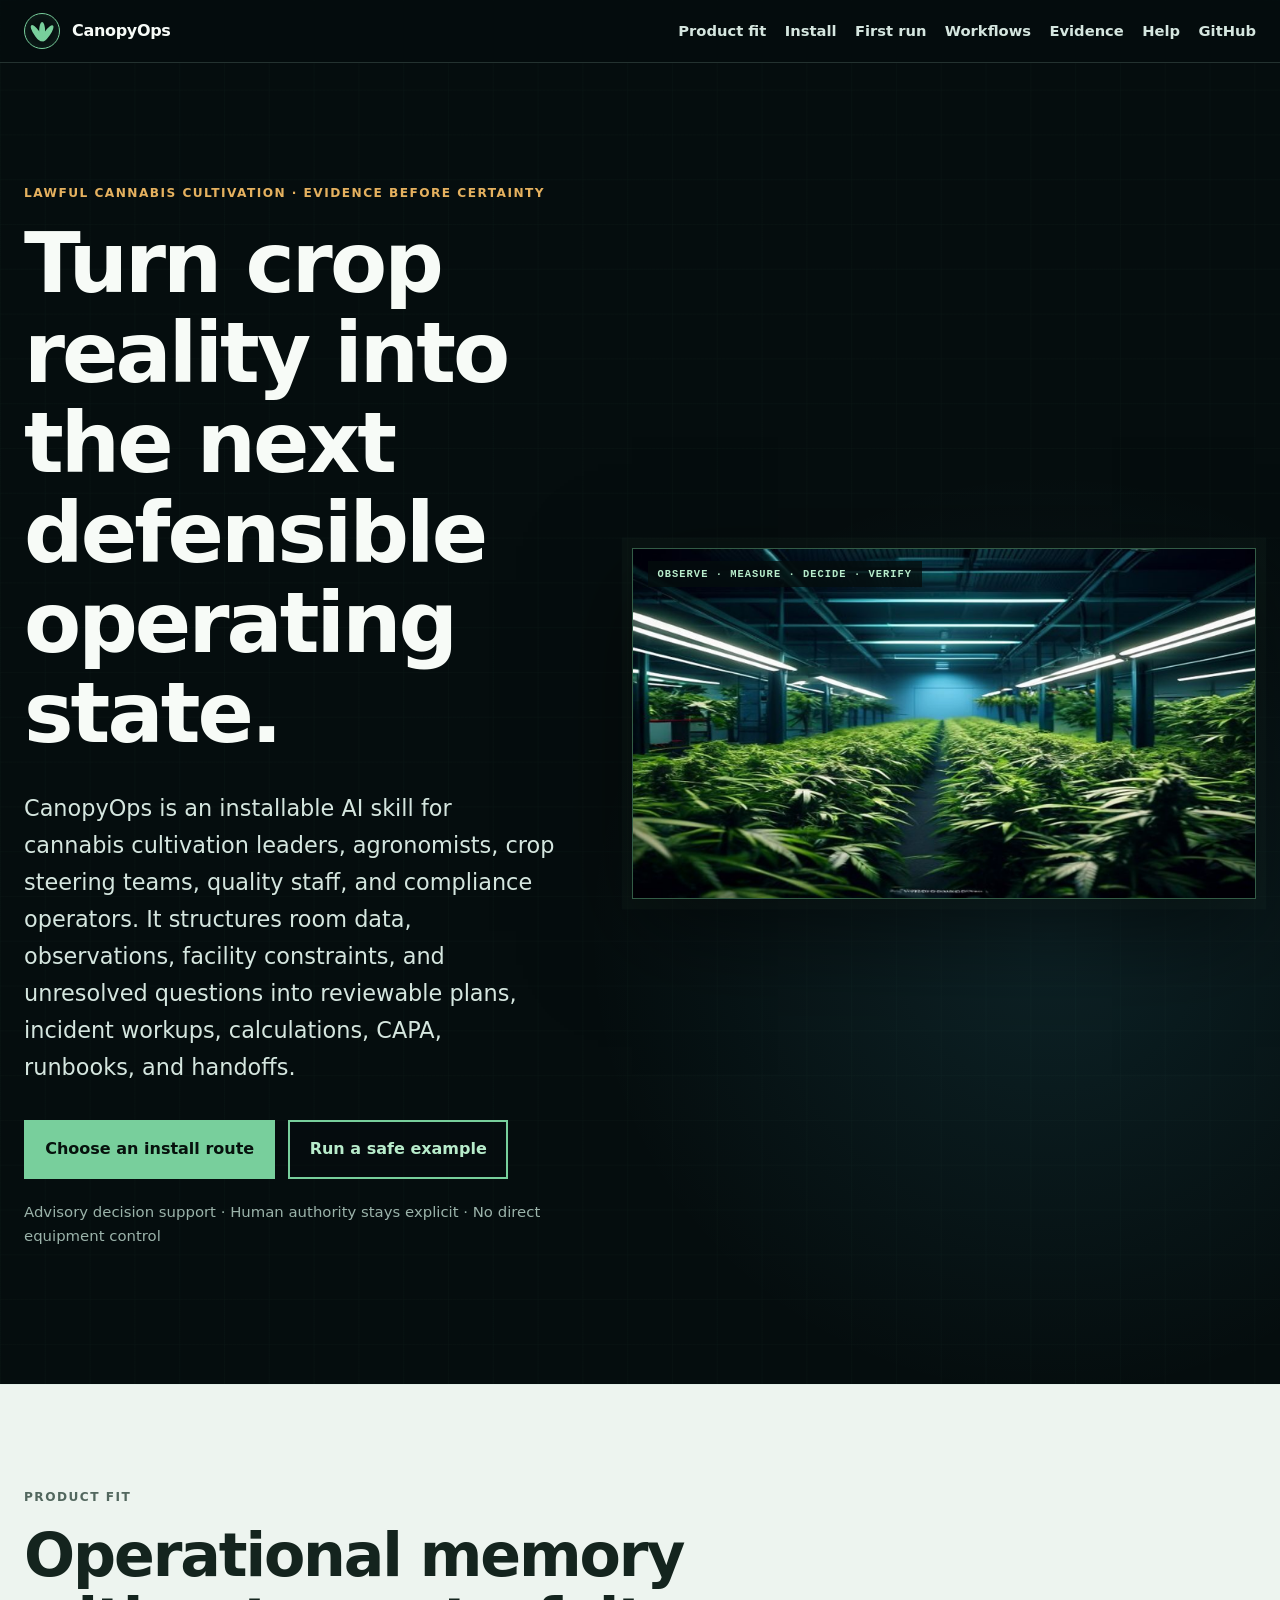
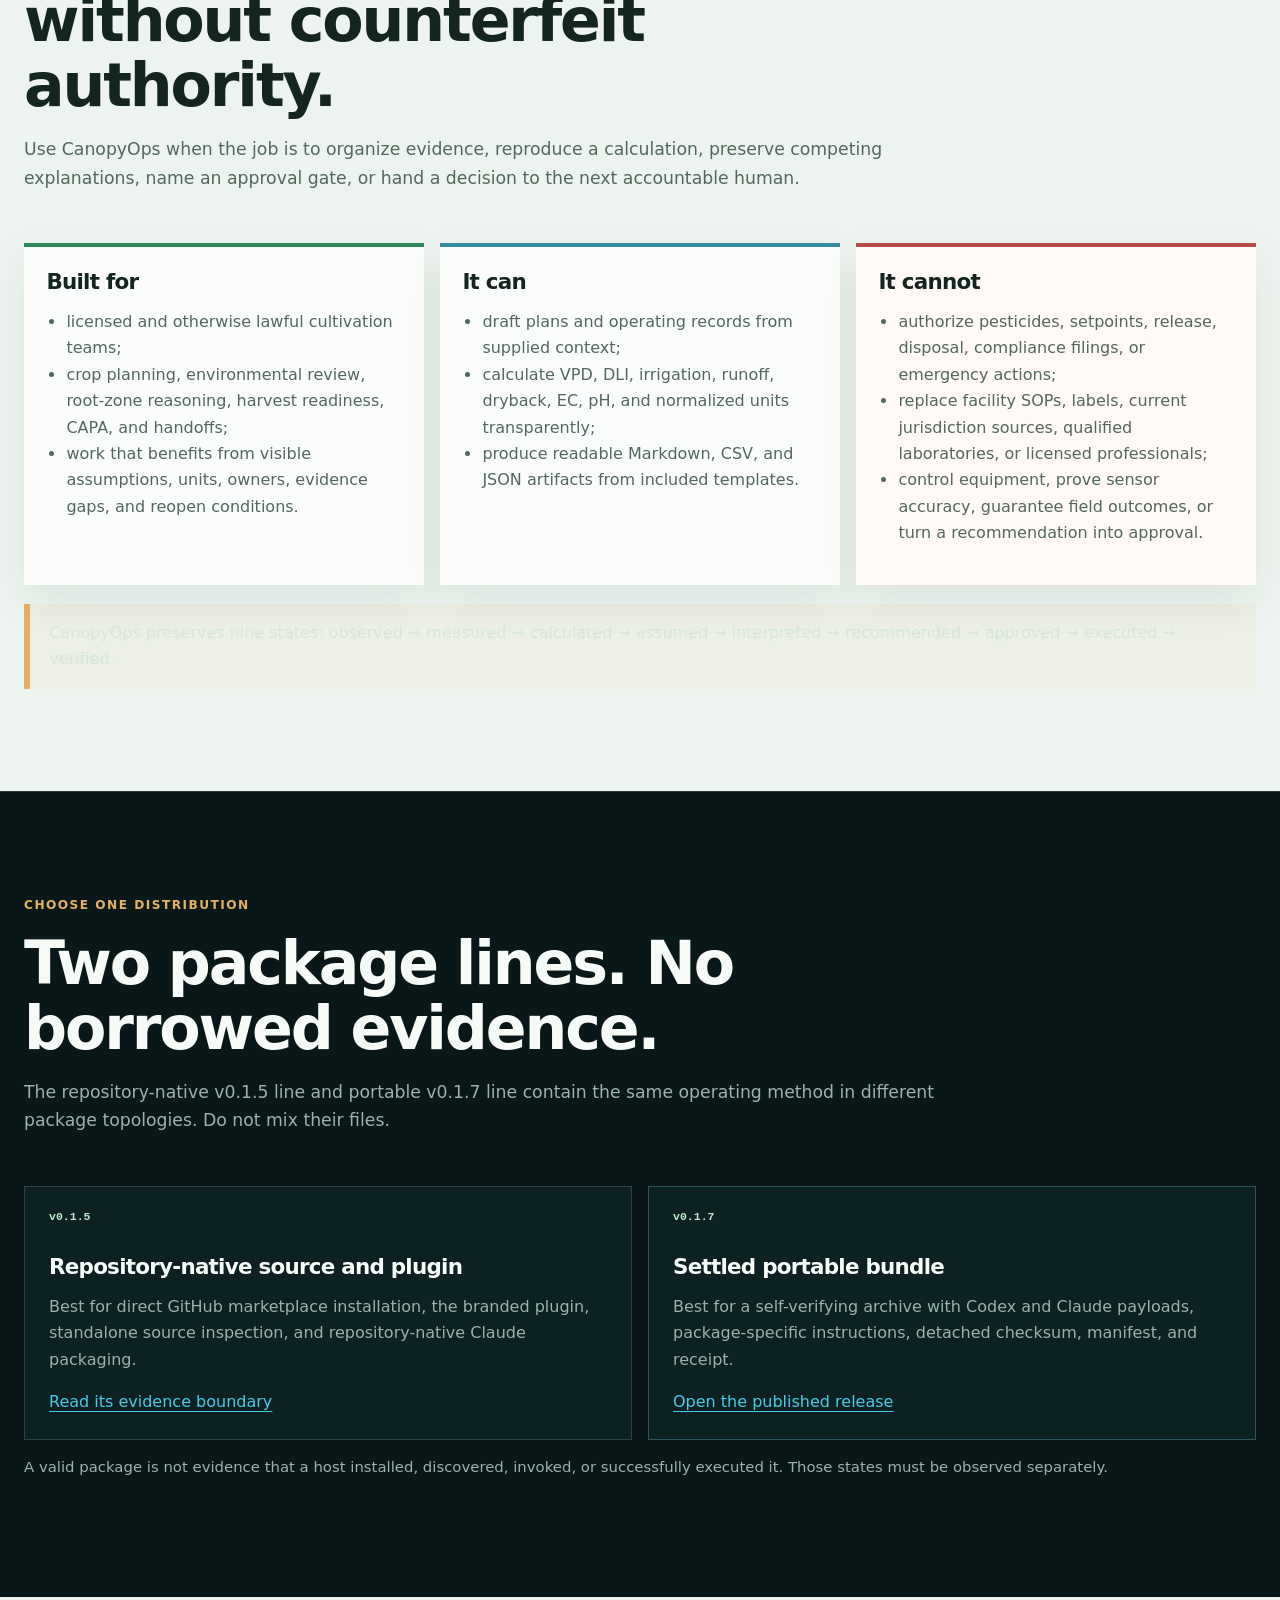
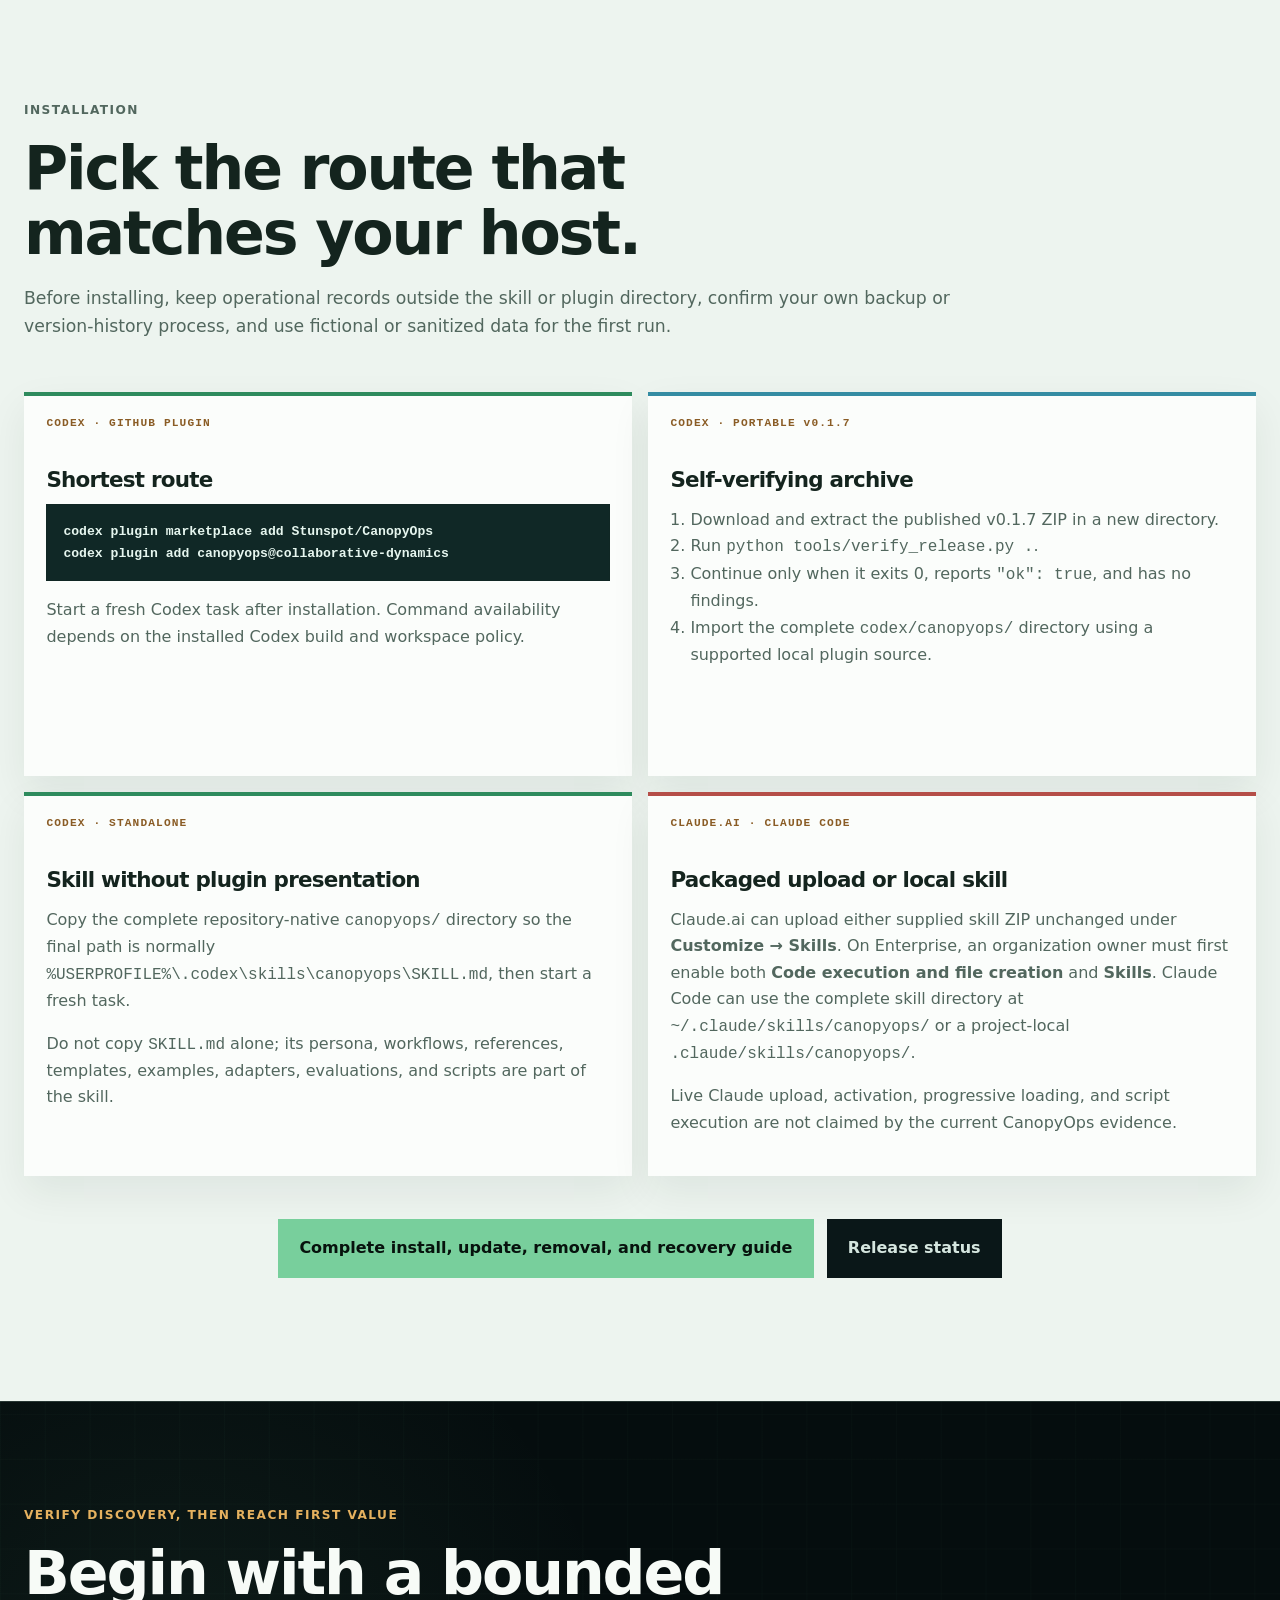
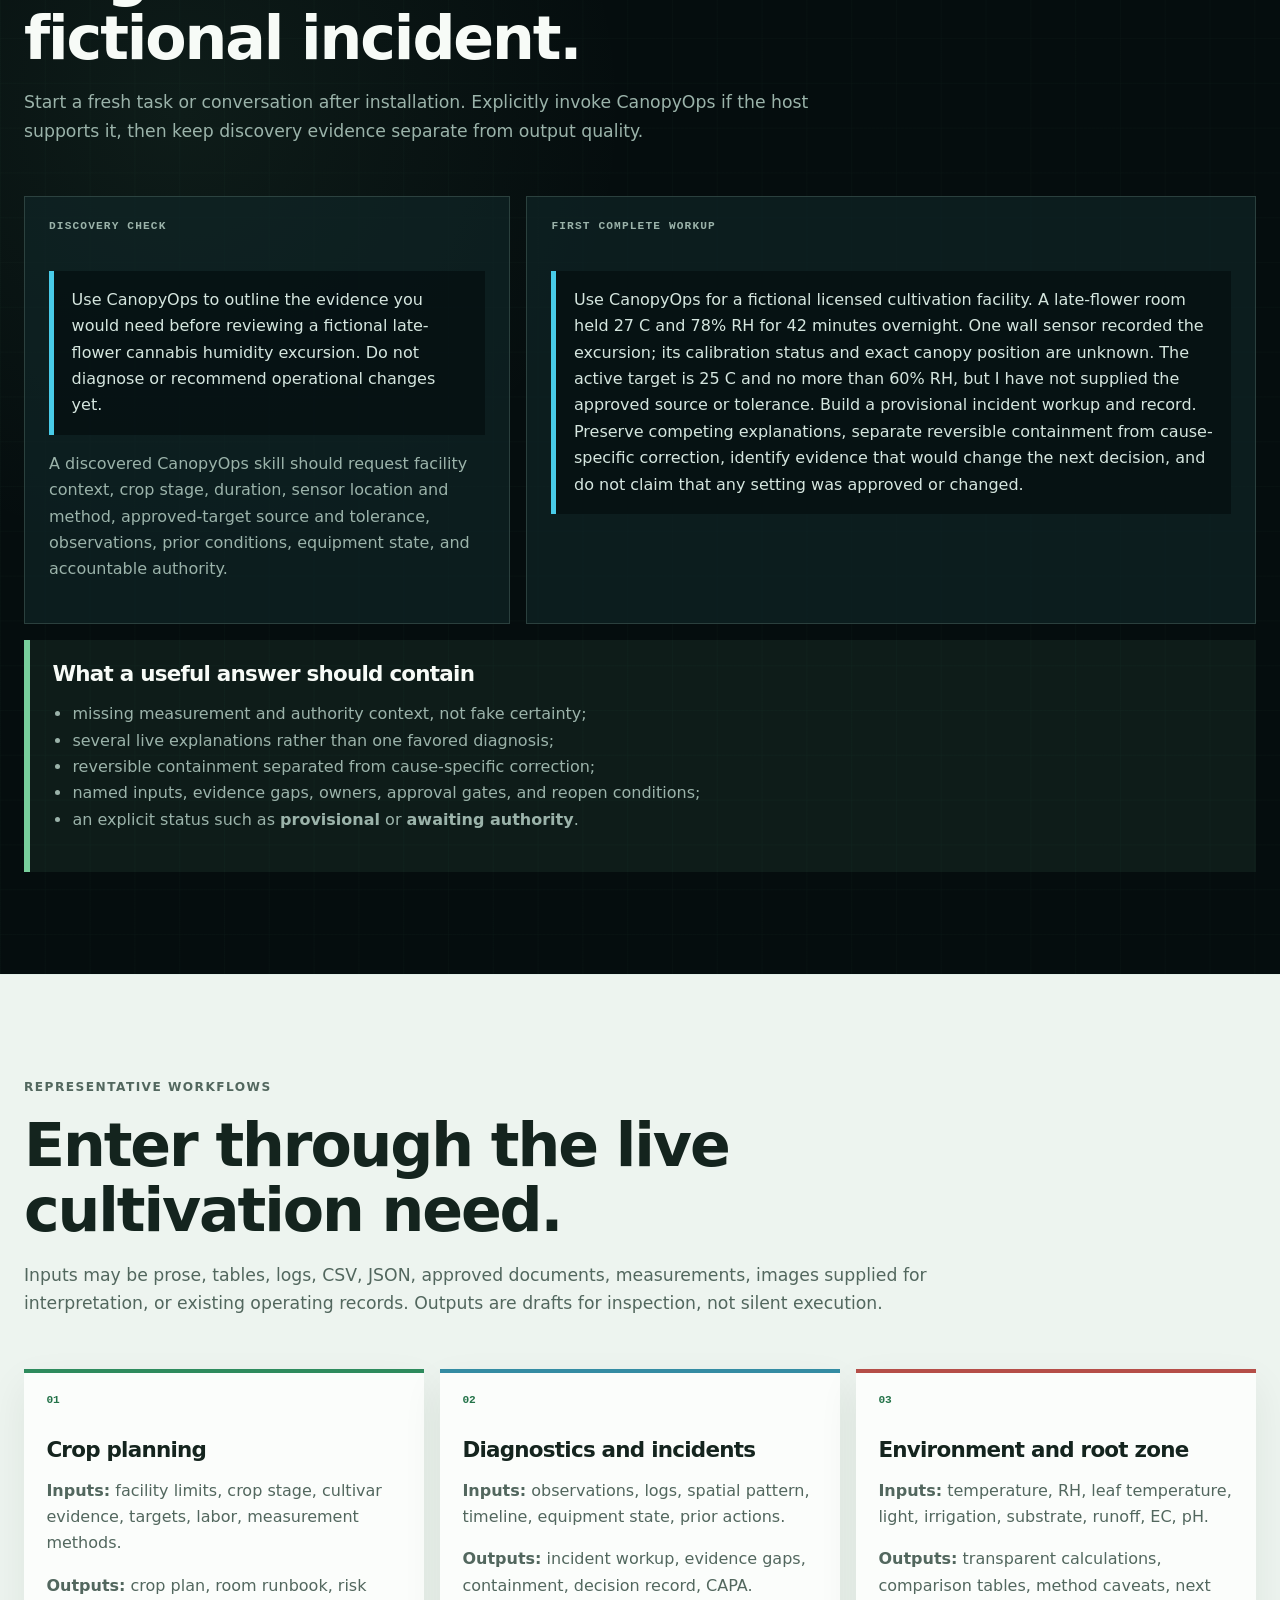
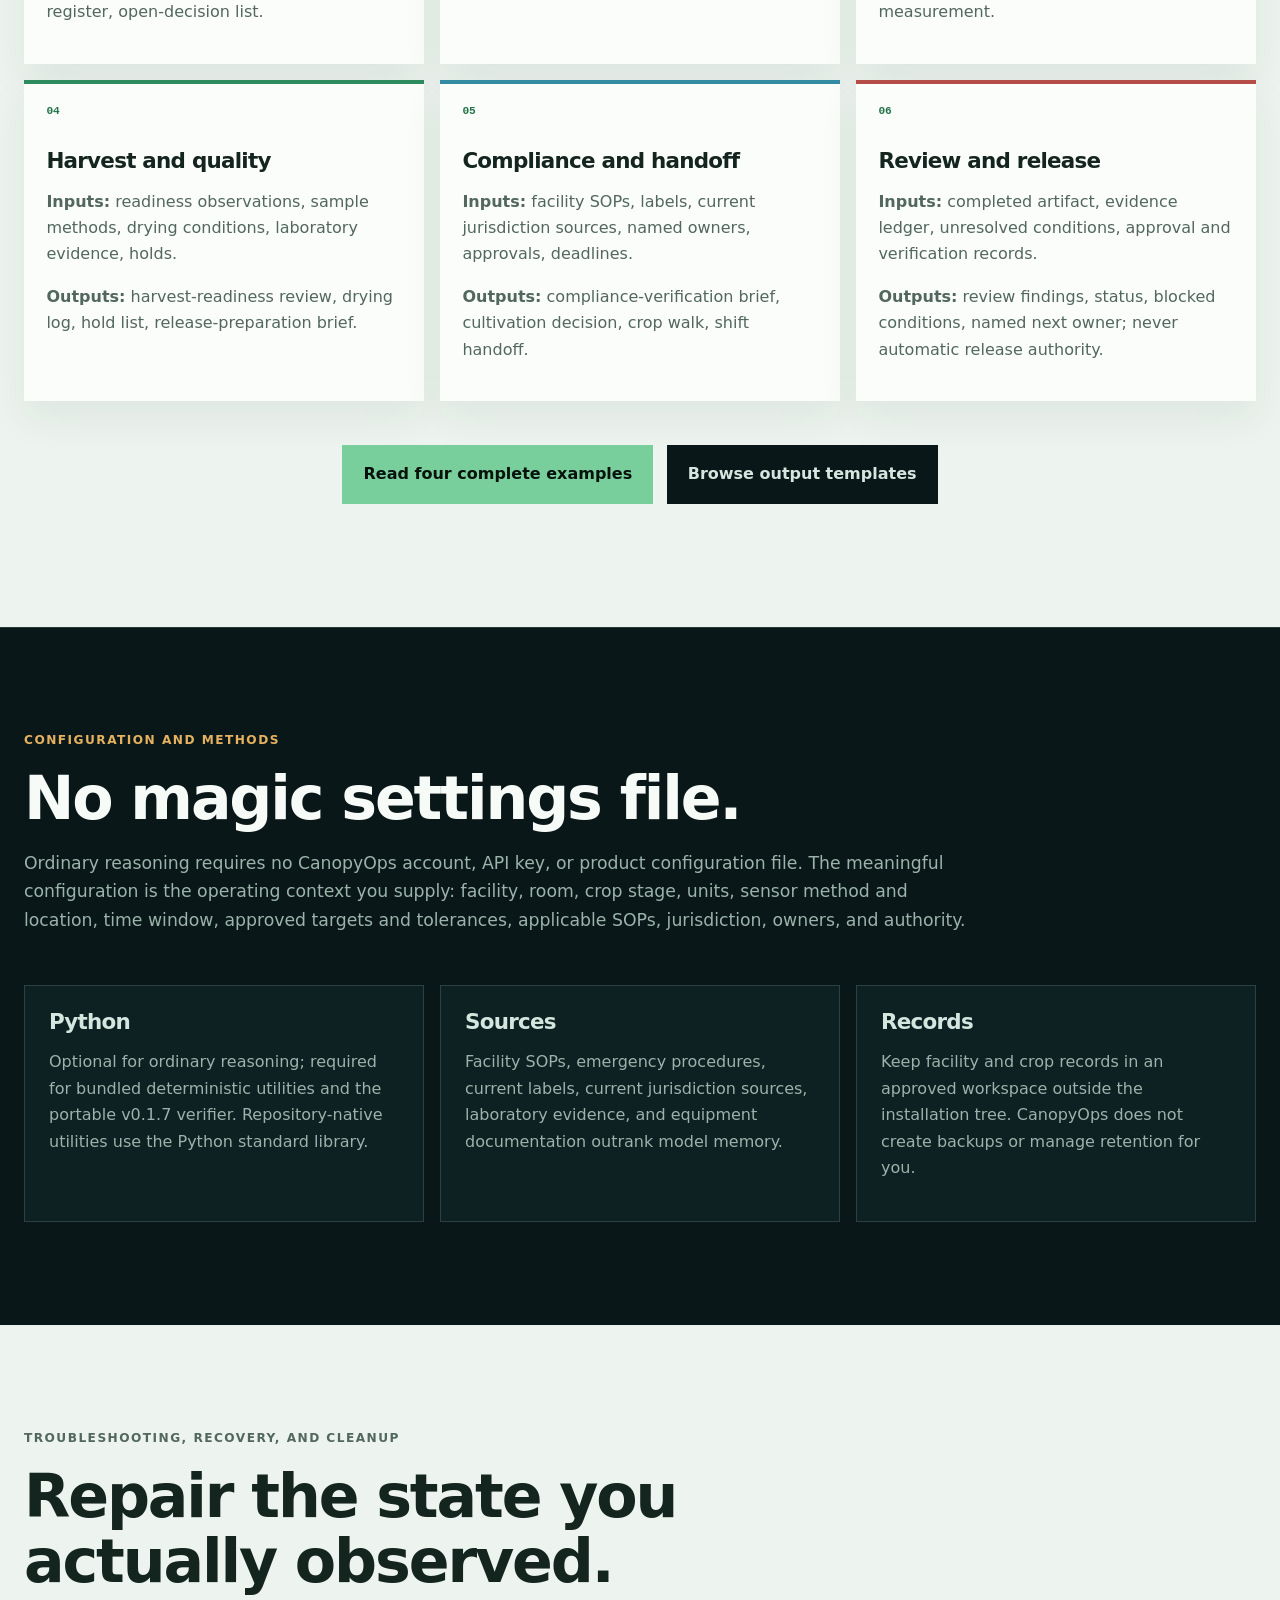
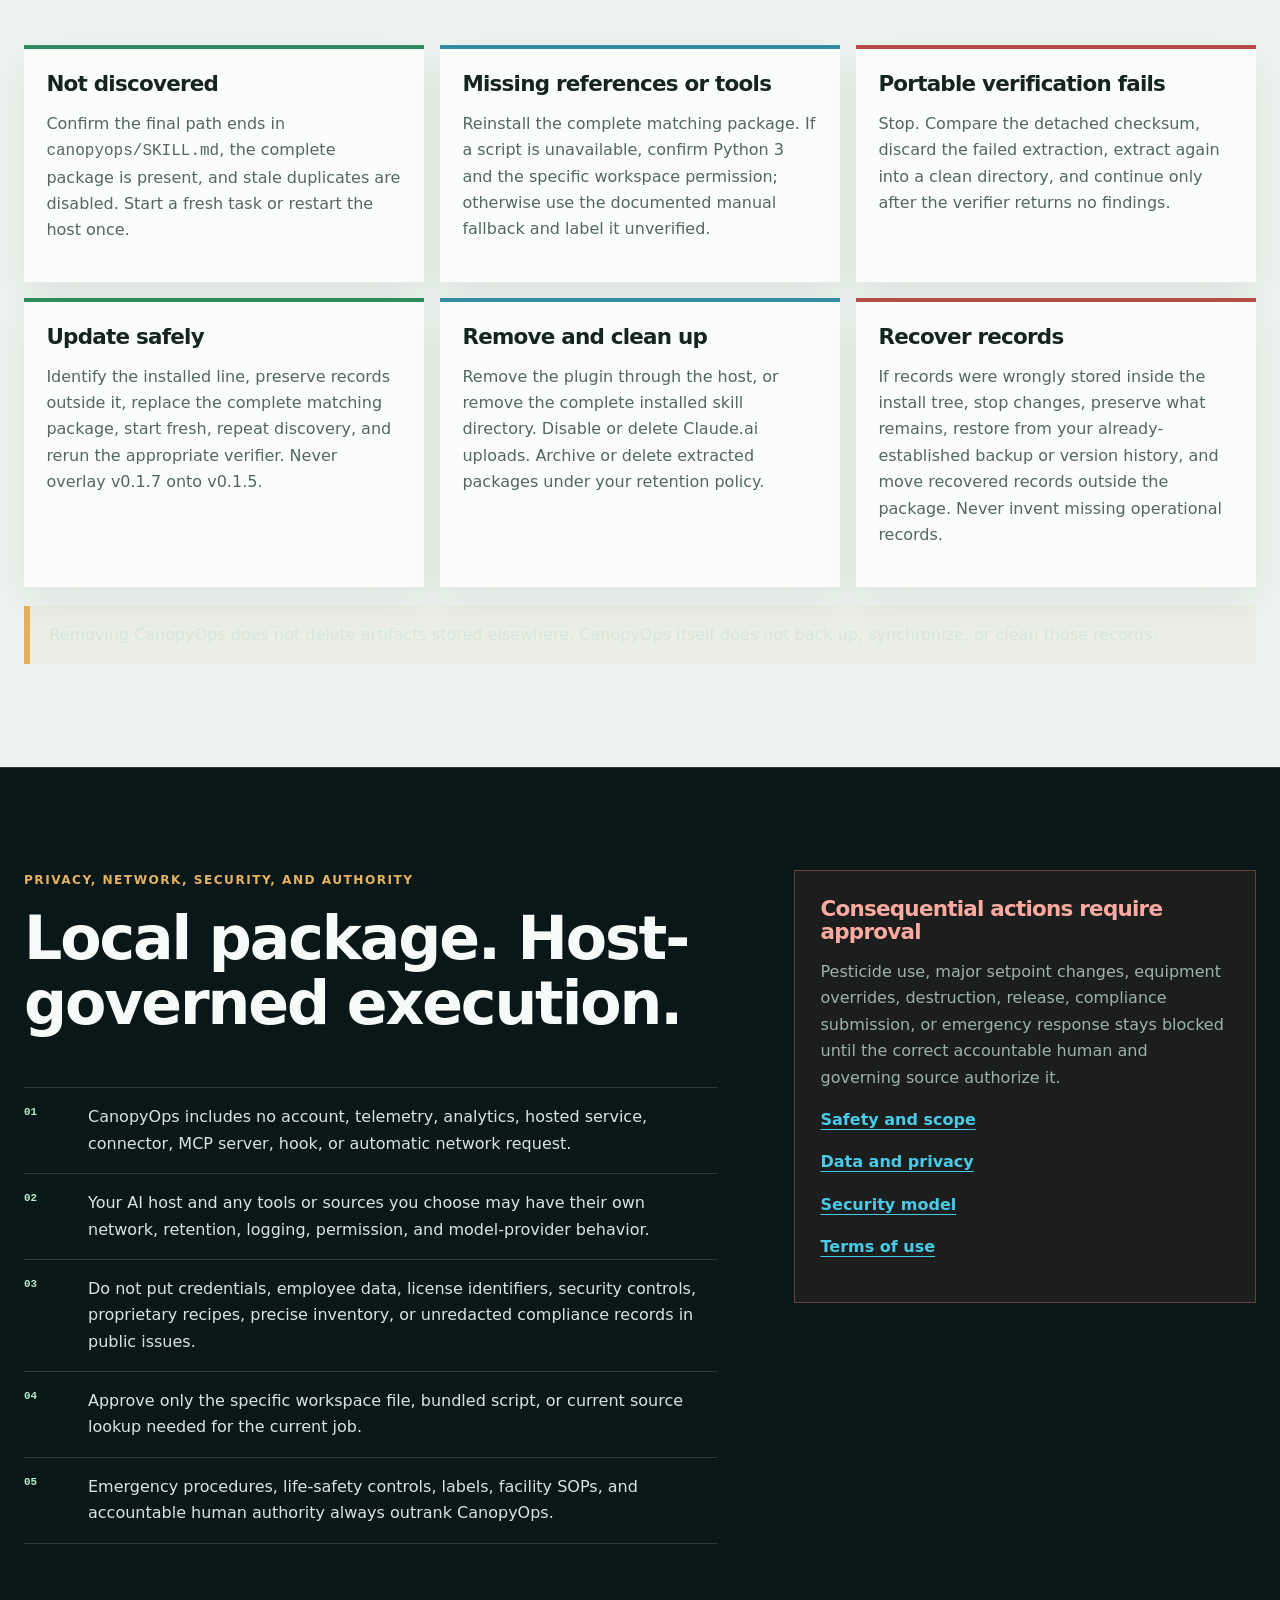
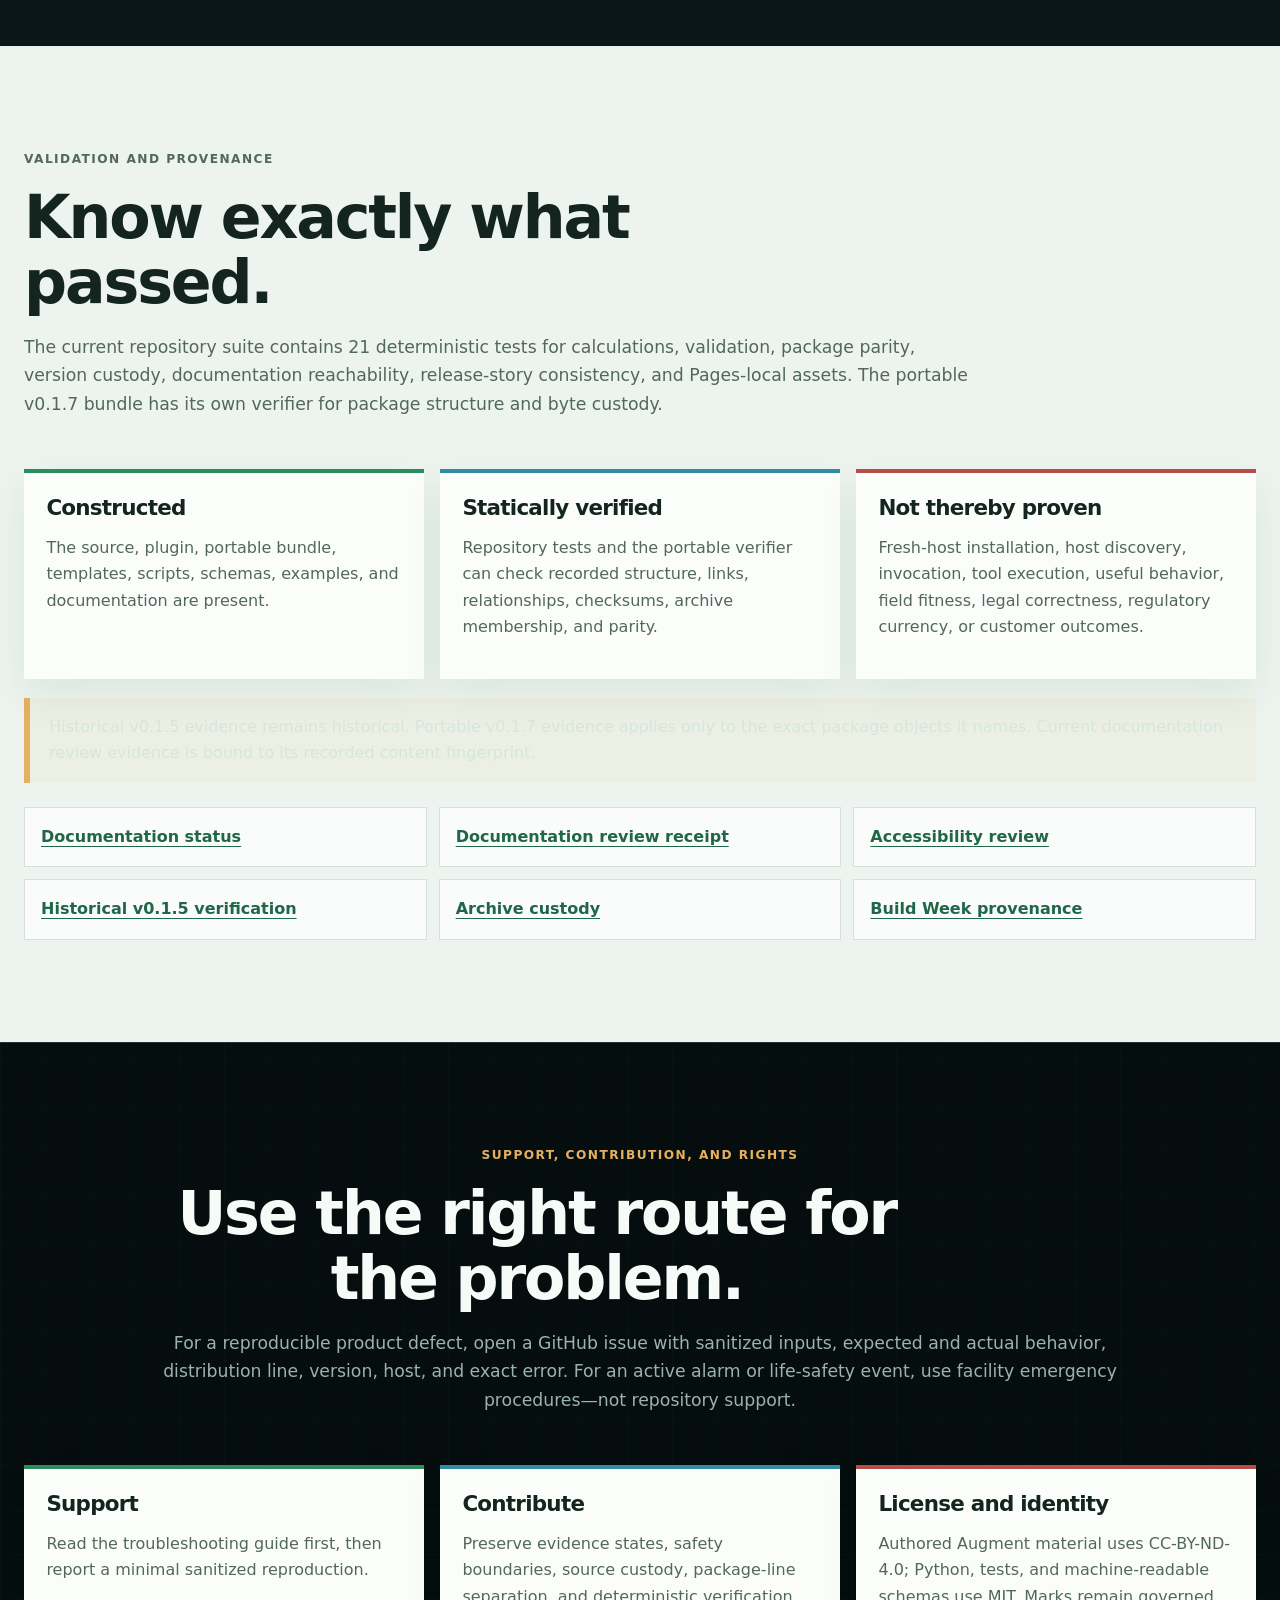
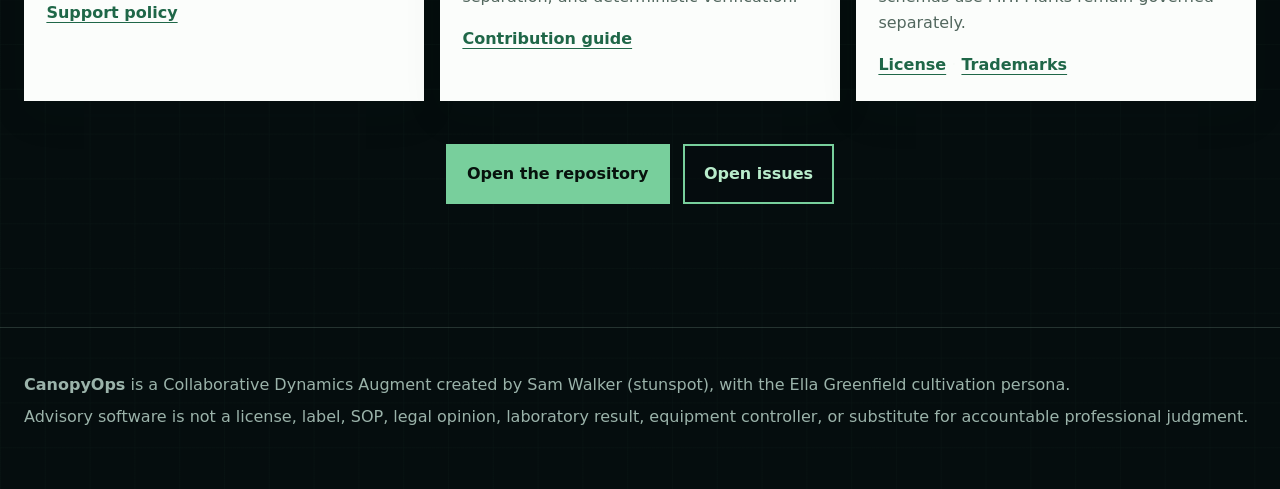
==== commit d5dc7cb2: "Release reconciled CanopyOps v0.1.7" ====
--- a/docs/index.html
+++ b/docs/index.html
@@ -97,7 +97,7 @@
       <div class="section-heading">
         <p class="eyebrow">Choose one distribution</p>
         <h2>Two package lines. No borrowed evidence.</h2>
-        <p>The repository-native v0.1.5 line and portable v0.1.6 line contain the same operating method in different package topologies. Do not mix their files.</p>
+        <p>The repository-native v0.1.5 line and portable v0.1.7 line contain the same operating method in different package topologies. Do not mix their files.</p>
       </div>
       <div class="release-grid">
         <article>
@@ -107,10 +107,10 @@
           <a href="https://github.com/Stunspot/CanopyOps/blob/main/RELEASE-STATUS.md">Read its evidence boundary</a>
         </article>
         <article>
-          <span class="route-number">v0.1.6</span>
+          <span class="route-number">v0.1.7</span>
           <h3>Settled portable bundle</h3>
           <p>Best for a self-verifying archive with Codex and Claude payloads, package-specific instructions, detached checksum, manifest, and receipt.</p>
-          <a href="https://github.com/Stunspot/CanopyOps/releases/tag/v0.1.6">Open the published release</a>
+          <a href="https://github.com/Stunspot/CanopyOps/releases/tag/v0.1.7">Open the published release</a>
         </article>
       </div>
       <p class="quiet">A valid package is not evidence that a host installed, discovered, invoked, or successfully executed it. Those states must be observed separately.</p>
@@ -131,10 +131,10 @@
           <p>Start a fresh Codex task after installation. Command availability depends on the installed Codex build and workspace policy.</p>
         </article>
         <article>
-          <p class="card-label">CODEX · PORTABLE v0.1.6</p>
+          <p class="card-label">CODEX · PORTABLE v0.1.7</p>
           <h3>Self-verifying archive</h3>
           <ol>
-            <li>Download and extract the published v0.1.6 ZIP in a new directory.</li>
+            <li>Download and extract the published v0.1.7 ZIP in a new directory.</li>
             <li>Run <code>python tools/verify_release.py .</code>.</li>
             <li>Continue only when it exits 0, reports <code>"ok": true</code>, and has no findings.</li>
             <li>Import the complete <code>codex/canopyops/</code> directory using a supported local plugin source.</li>
@@ -215,7 +215,7 @@
         <p>Ordinary reasoning requires no CanopyOps account, API key, or product configuration file. The meaningful configuration is the operating context you supply: facility, room, crop stage, units, sensor method and location, time window, approved targets and tolerances, applicable SOPs, jurisdiction, owners, and authority.</p>
       </div>
       <div class="config-grid">
-        <article><h3>Python</h3><p>Optional for ordinary reasoning; required for bundled deterministic utilities and the portable v0.1.6 verifier. Repository-native utilities use the Python standard library.</p></article>
+        <article><h3>Python</h3><p>Optional for ordinary reasoning; required for bundled deterministic utilities and the portable v0.1.7 verifier. Repository-native utilities use the Python standard library.</p></article>
         <article><h3>Sources</h3><p>Facility SOPs, emergency procedures, current labels, current jurisdiction sources, laboratory evidence, and equipment documentation outrank model memory.</p></article>
         <article><h3>Records</h3><p>Keep facility and crop records in an approved workspace outside the installation tree. CanopyOps does not create backups or manage retention for you.</p></article>
       </div>
@@ -241,7 +241,7 @@
         </article>
         <article>
           <h3>Update safely</h3>
-          <p>Identify the installed line, preserve records outside it, replace the complete matching package, start fresh, repeat discovery, and rerun the appropriate verifier. Never overlay v0.1.6 onto v0.1.5.</p>
+          <p>Identify the installed line, preserve records outside it, replace the complete matching package, start fresh, repeat discovery, and rerun the appropriate verifier. Never overlay v0.1.7 onto v0.1.5.</p>
         </article>
         <article>
           <h3>Remove and clean up</h3>
@@ -285,14 +285,14 @@
       <div class="section-heading">
         <p class="eyebrow">Validation and provenance</p>
         <h2>Know exactly what passed.</h2>
-        <p>The current repository suite contains 21 deterministic tests for calculations, validation, package parity, version custody, documentation reachability, release-story consistency, and Pages-local assets. The portable v0.1.6 bundle has its own verifier for package structure and byte custody.</p>
+        <p>The current repository suite contains 21 deterministic tests for calculations, validation, package parity, version custody, documentation reachability, release-story consistency, and Pages-local assets. The portable v0.1.7 bundle has its own verifier for package structure and byte custody.</p>
       </div>
       <div class="evidence-grid">
         <article><h3>Constructed</h3><p>The source, plugin, portable bundle, templates, scripts, schemas, examples, and documentation are present.</p></article>
         <article><h3>Statically verified</h3><p>Repository tests and the portable verifier can check recorded structure, links, relationships, checksums, archive membership, and parity.</p></article>
         <article><h3>Not thereby proven</h3><p>Fresh-host installation, host discovery, invocation, tool execution, useful behavior, field fitness, legal correctness, regulatory currency, or customer outcomes.</p></article>
       </div>
-      <p class="state-rule">Historical v0.1.5 evidence remains historical. Portable v0.1.6 evidence applies only to the exact package objects it names. Current documentation review evidence is bound to its recorded content fingerprint.</p>
+      <p class="state-rule">Historical v0.1.5 evidence remains historical. Portable v0.1.7 evidence applies only to the exact package objects it names. Current documentation review evidence is bound to its recorded content fingerprint.</p>
       <div class="page-links">
         <a href="https://github.com/Stunspot/CanopyOps/blob/main/DOCUMENTATION-STATUS.md">Documentation status</a>
         <a href="https://github.com/Stunspot/CanopyOps/blob/main/documentation-review.json">Documentation review receipt</a>
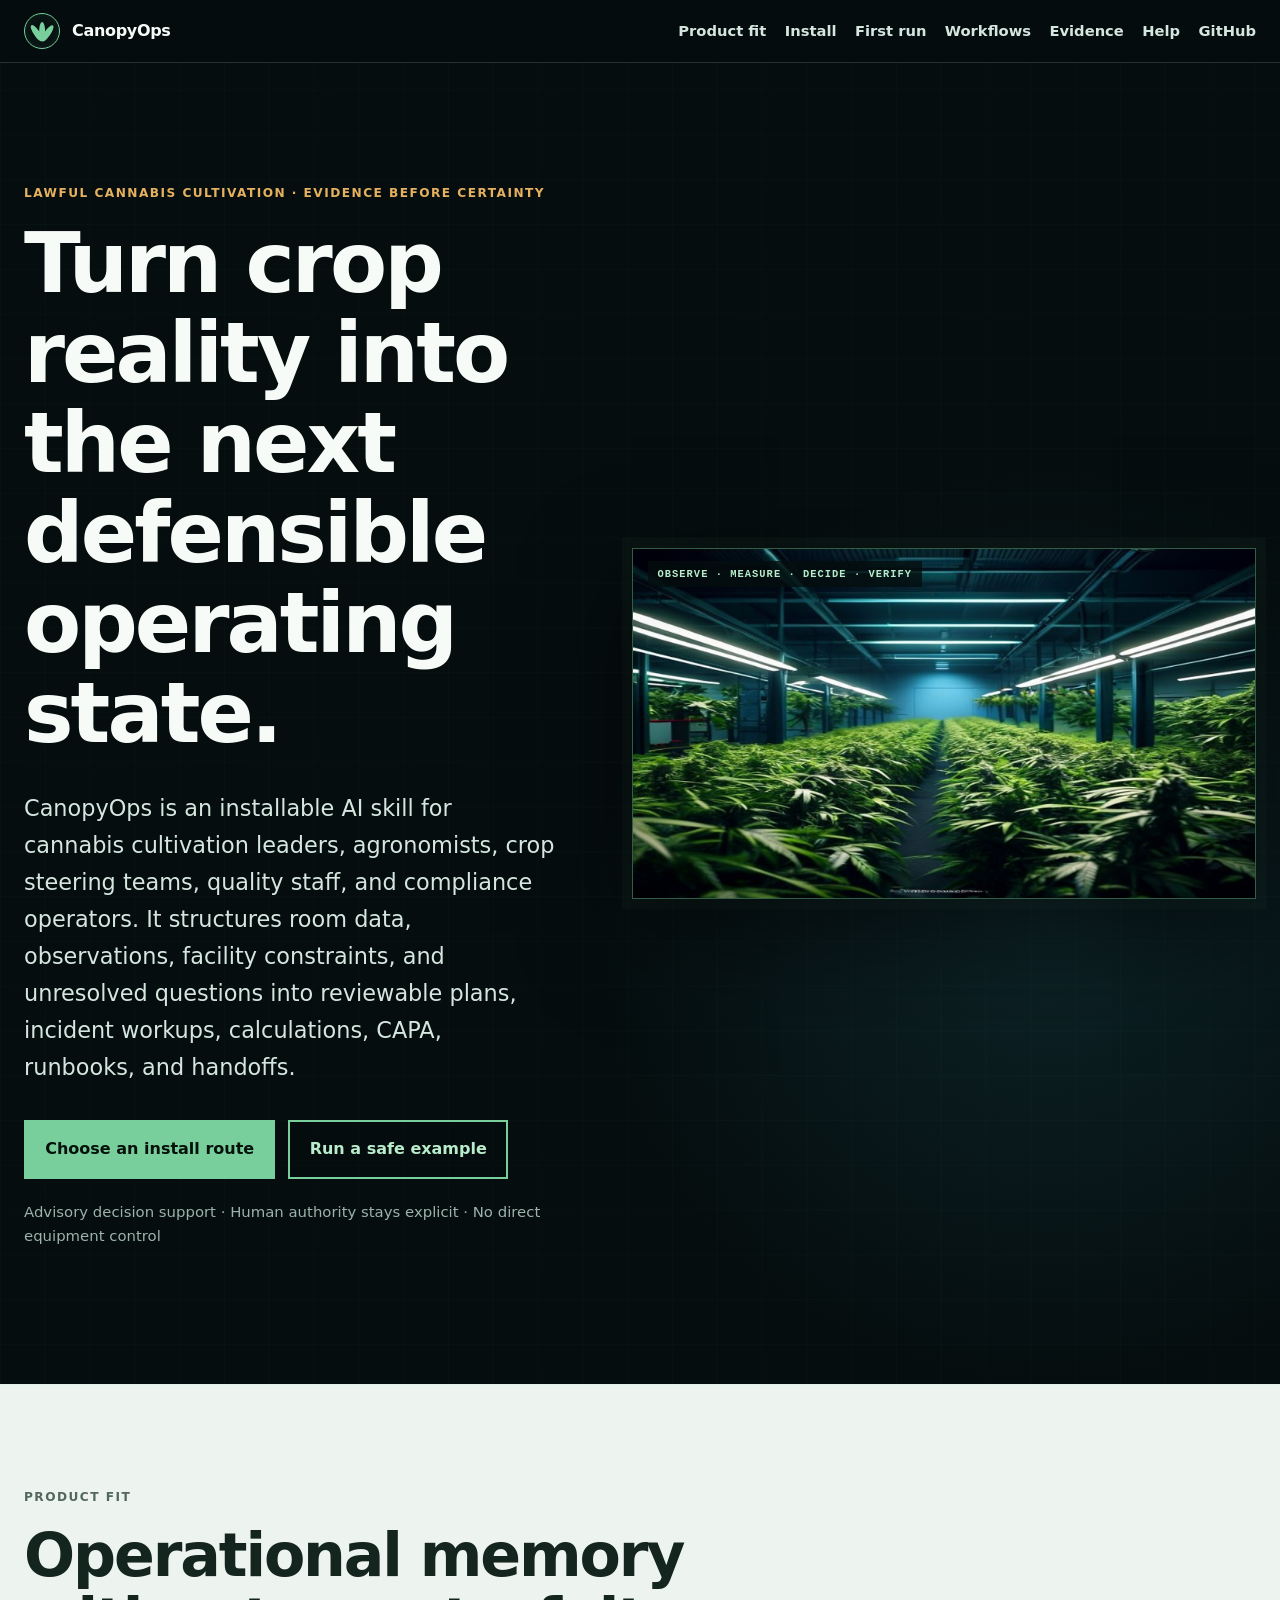
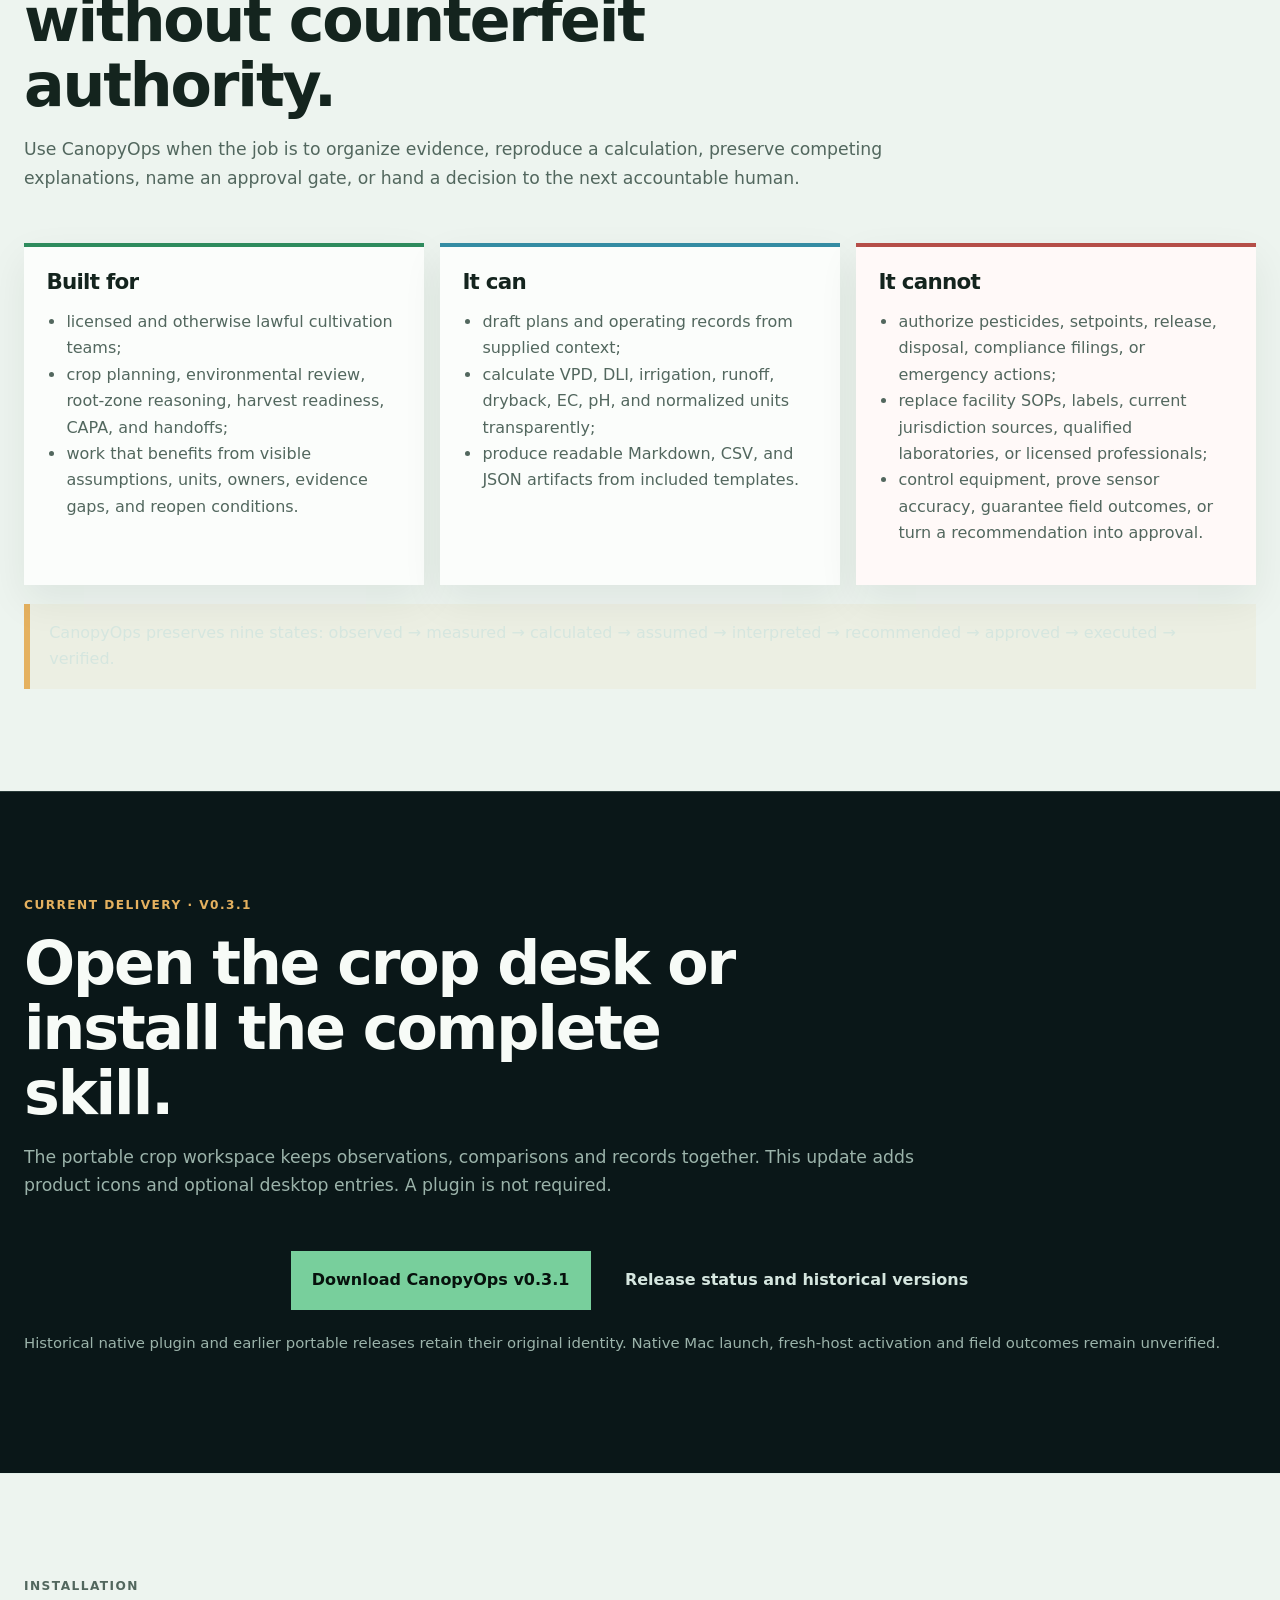
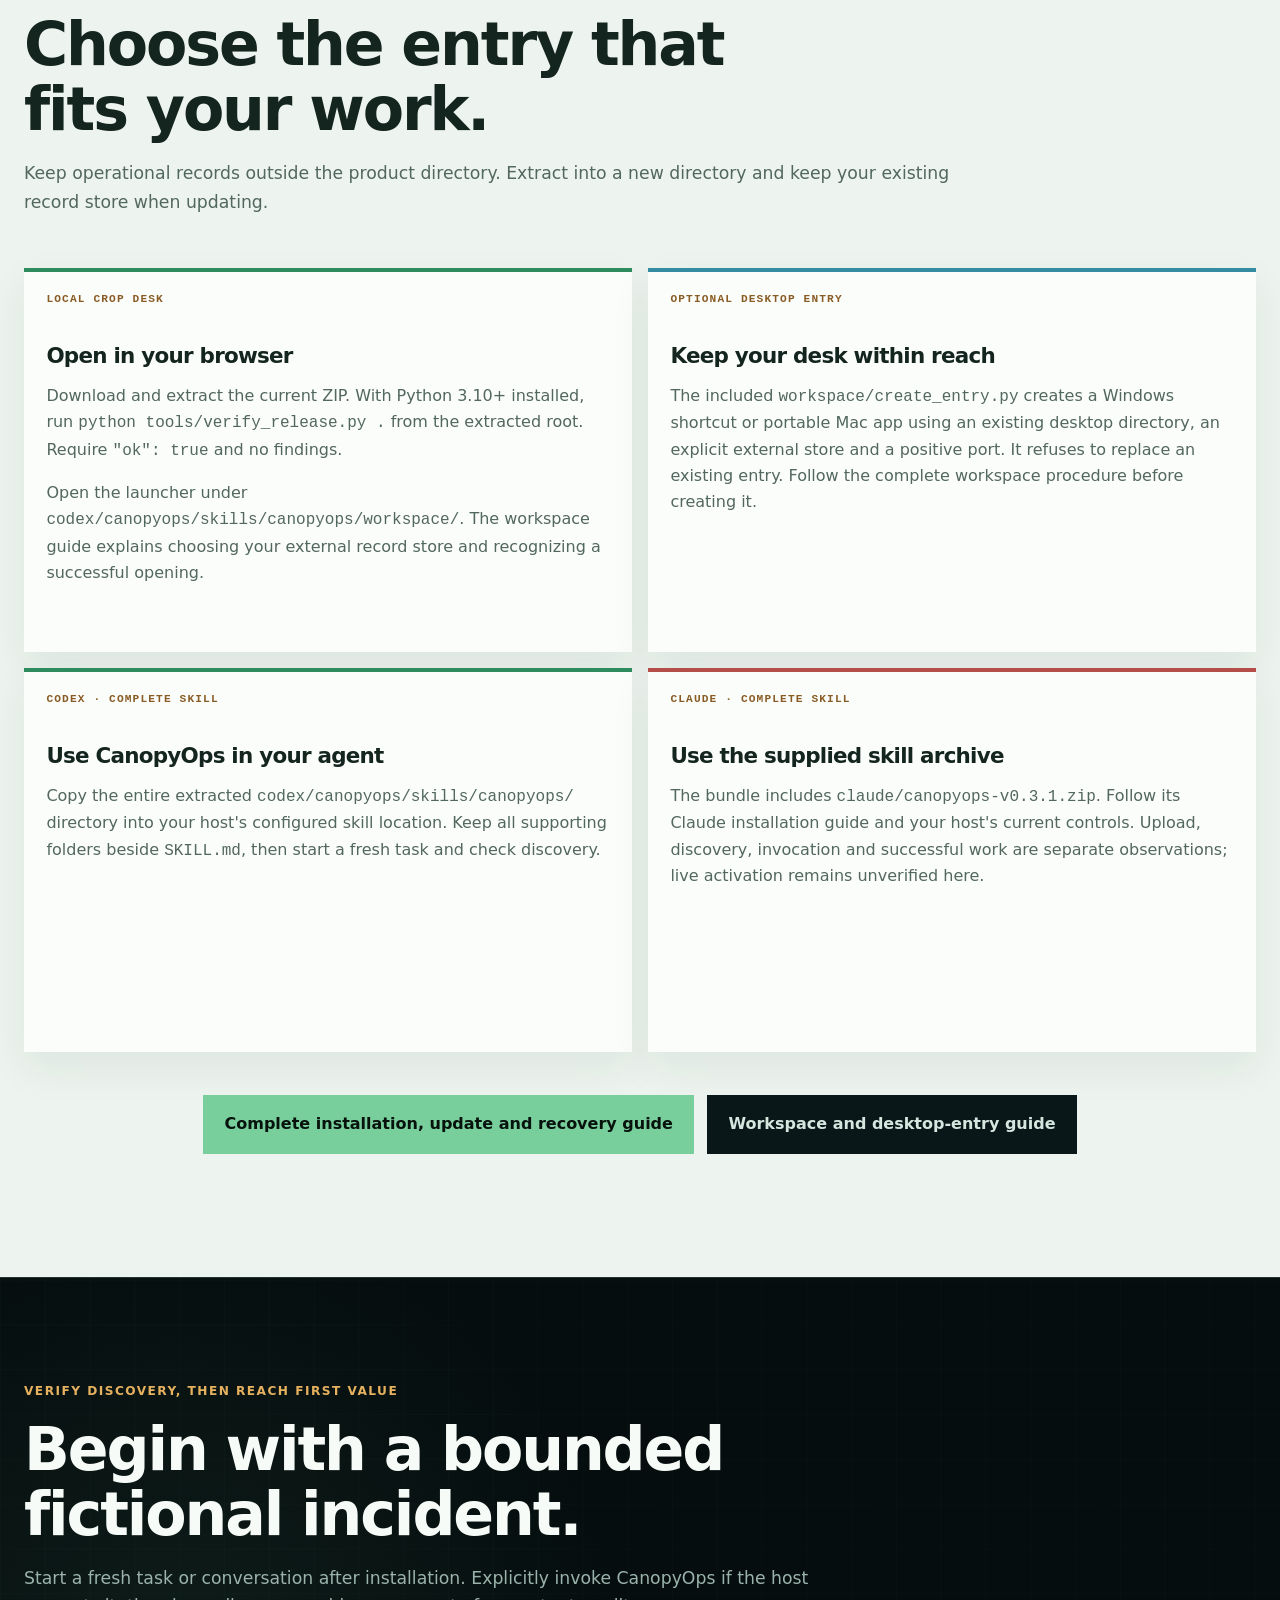
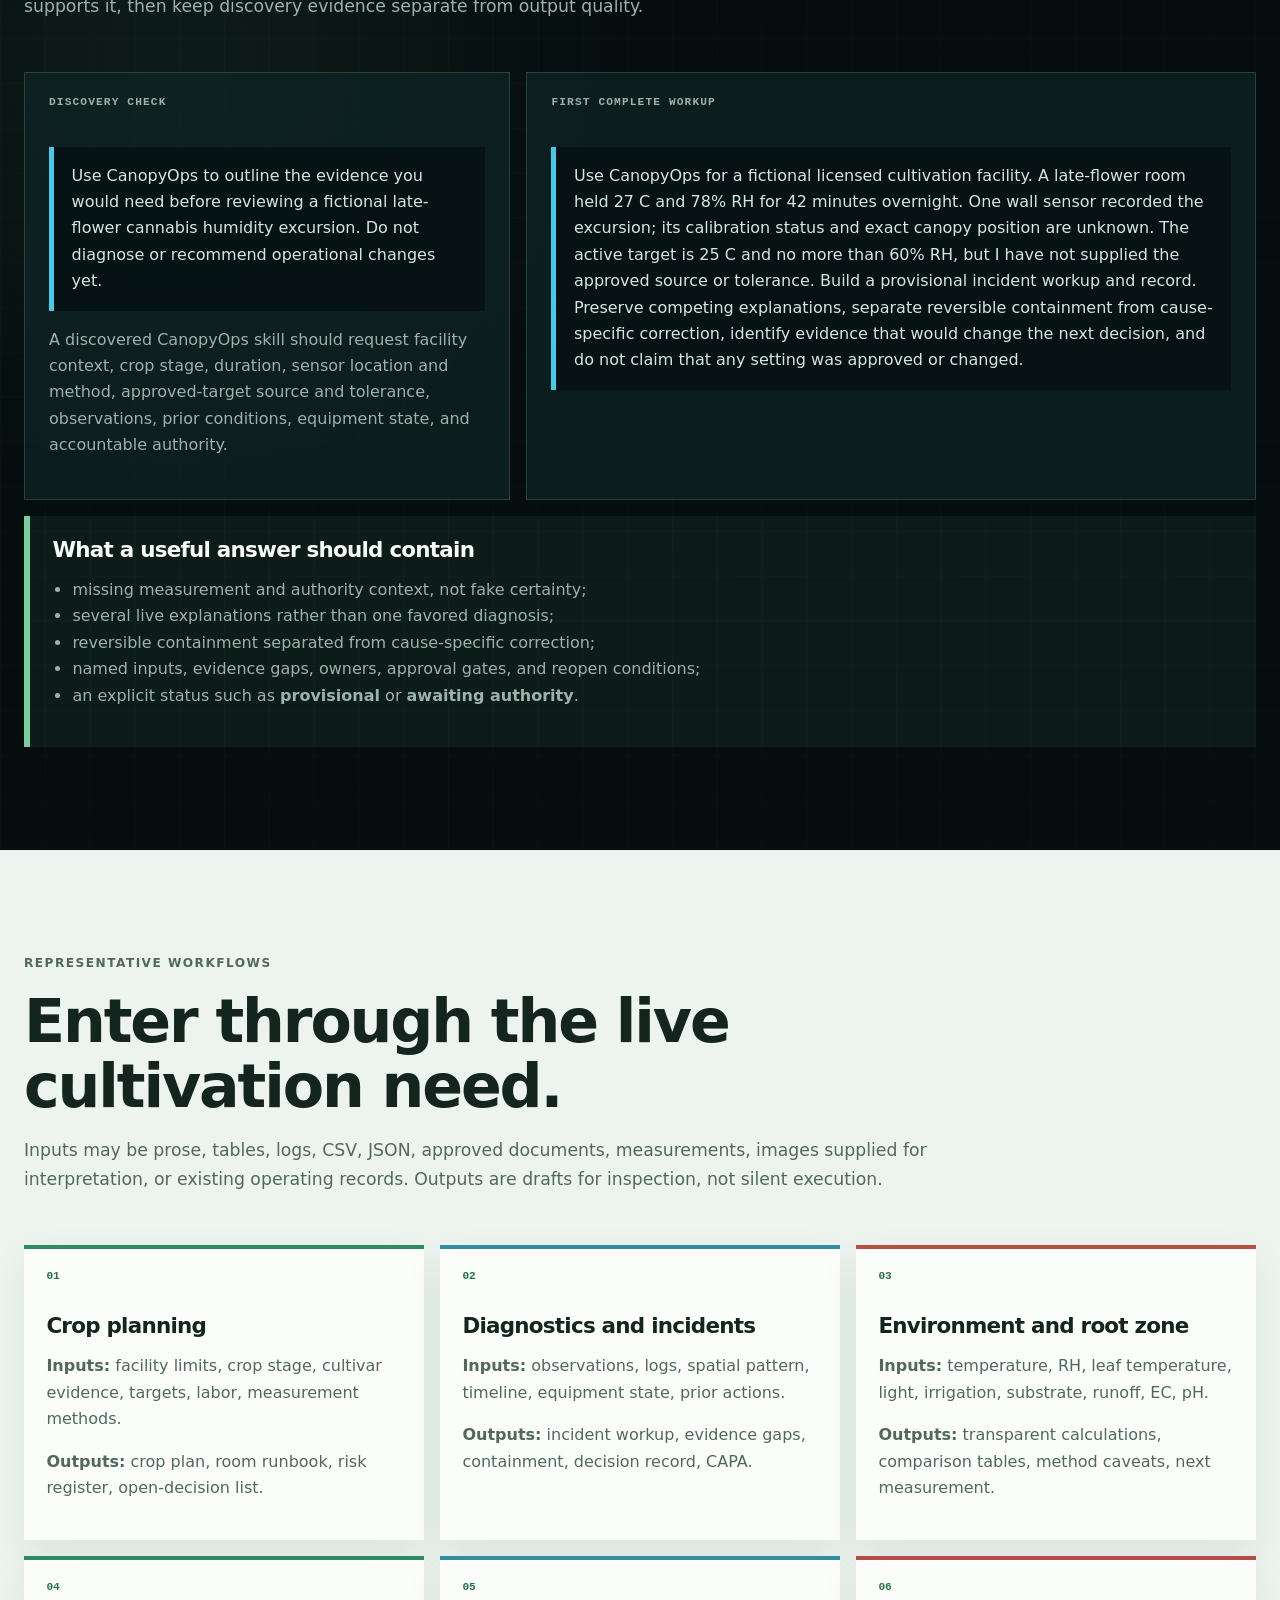
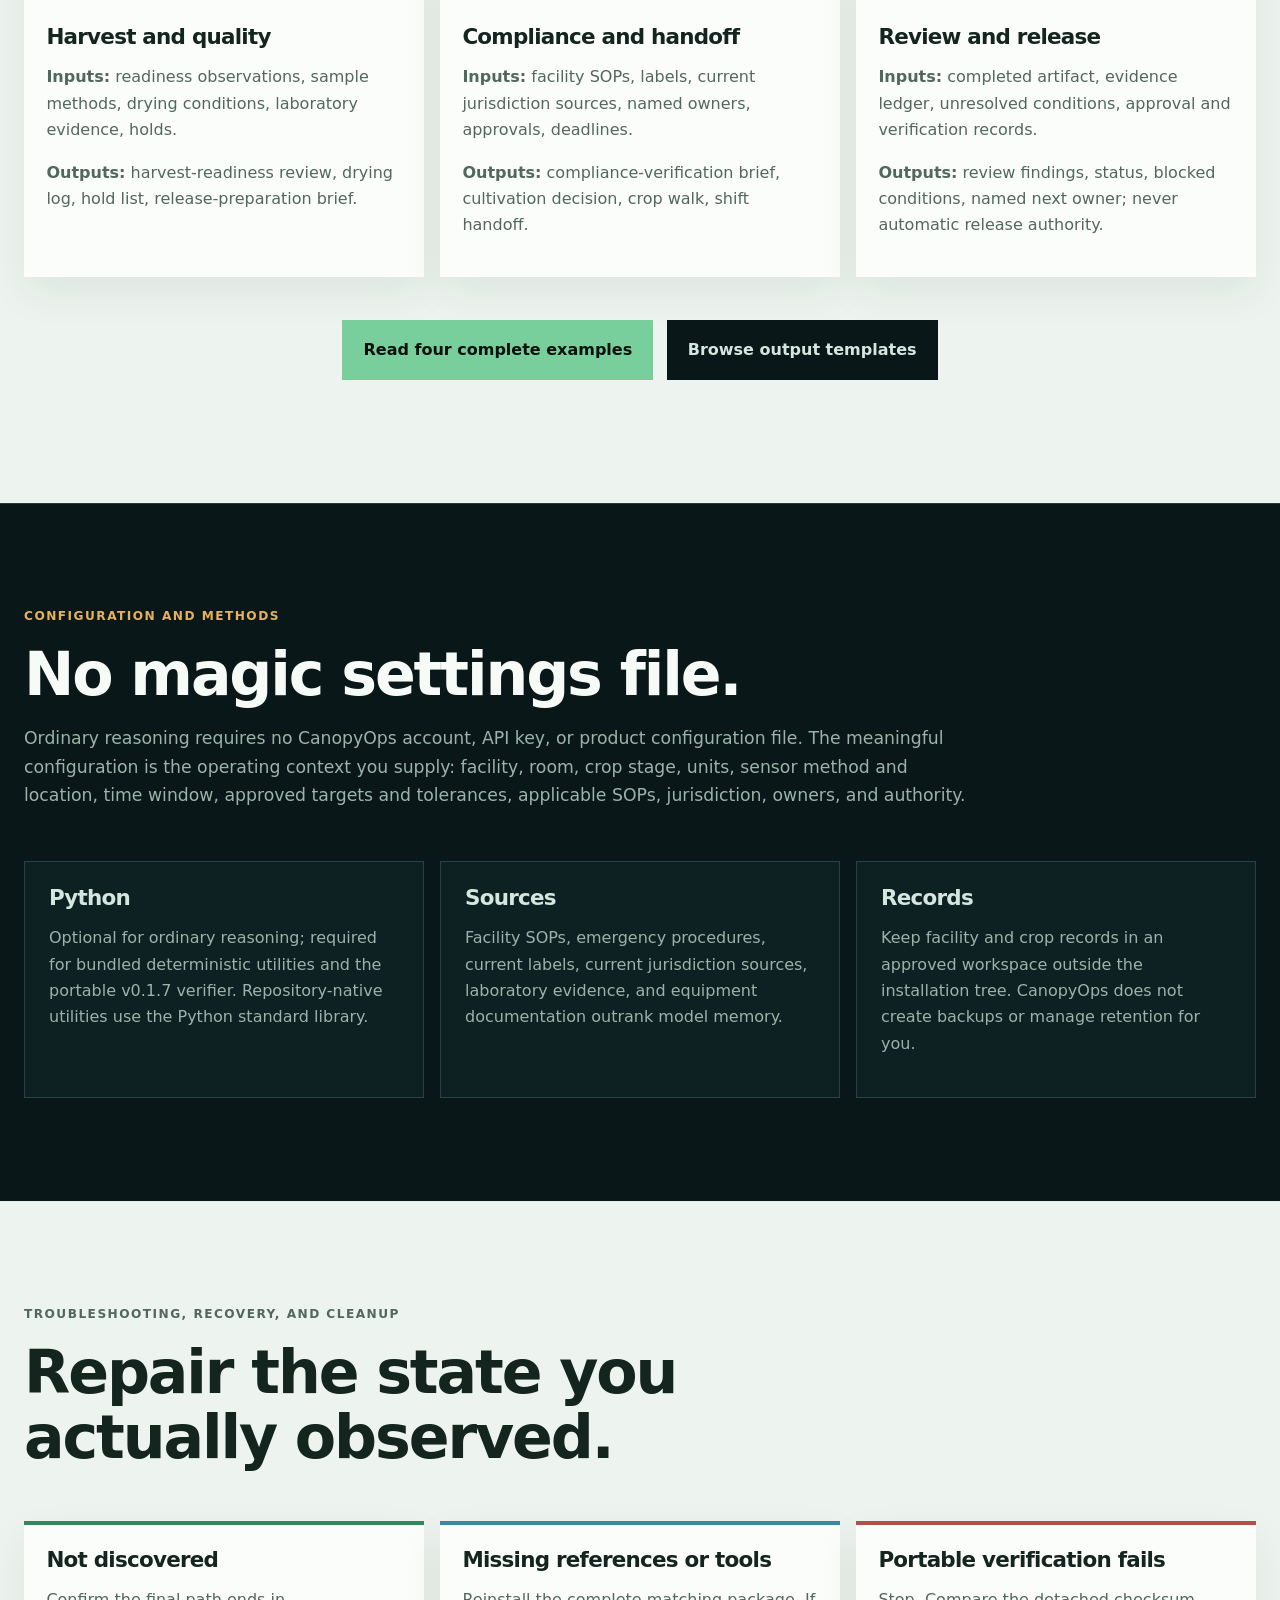
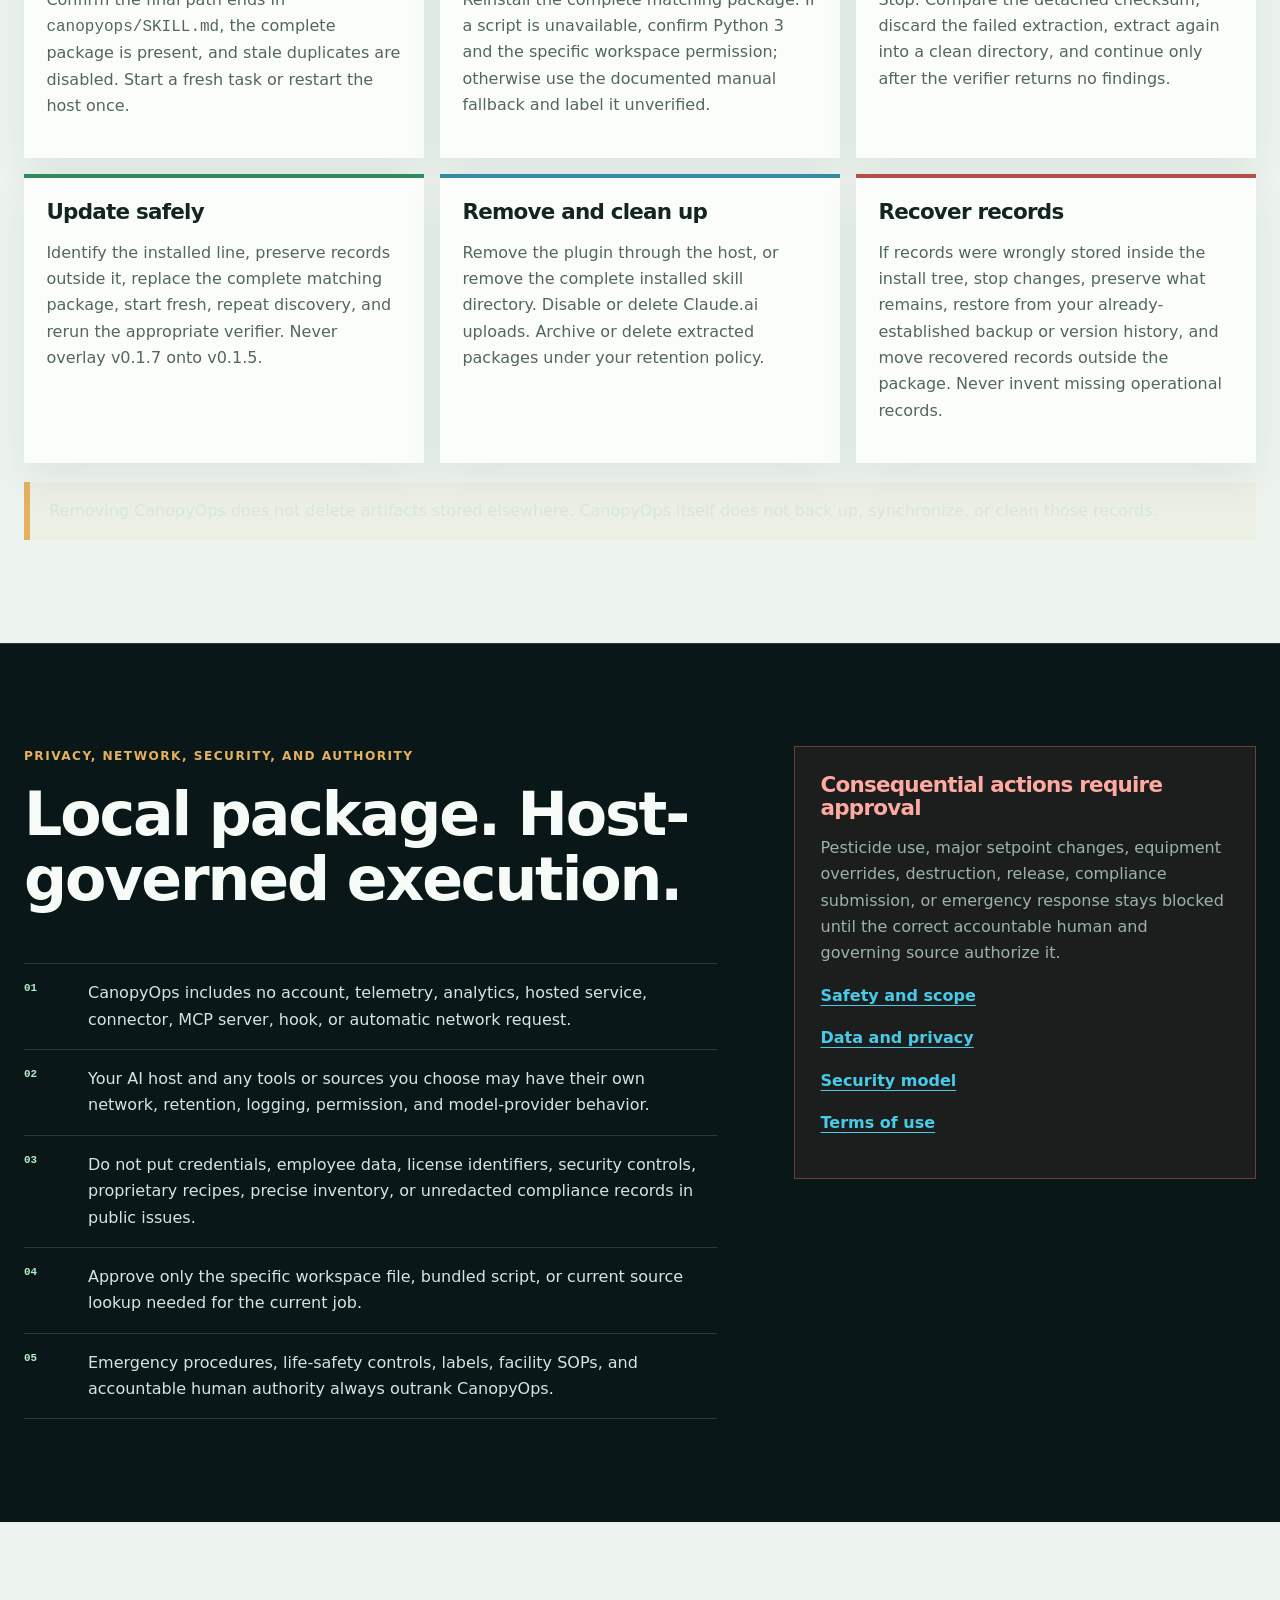
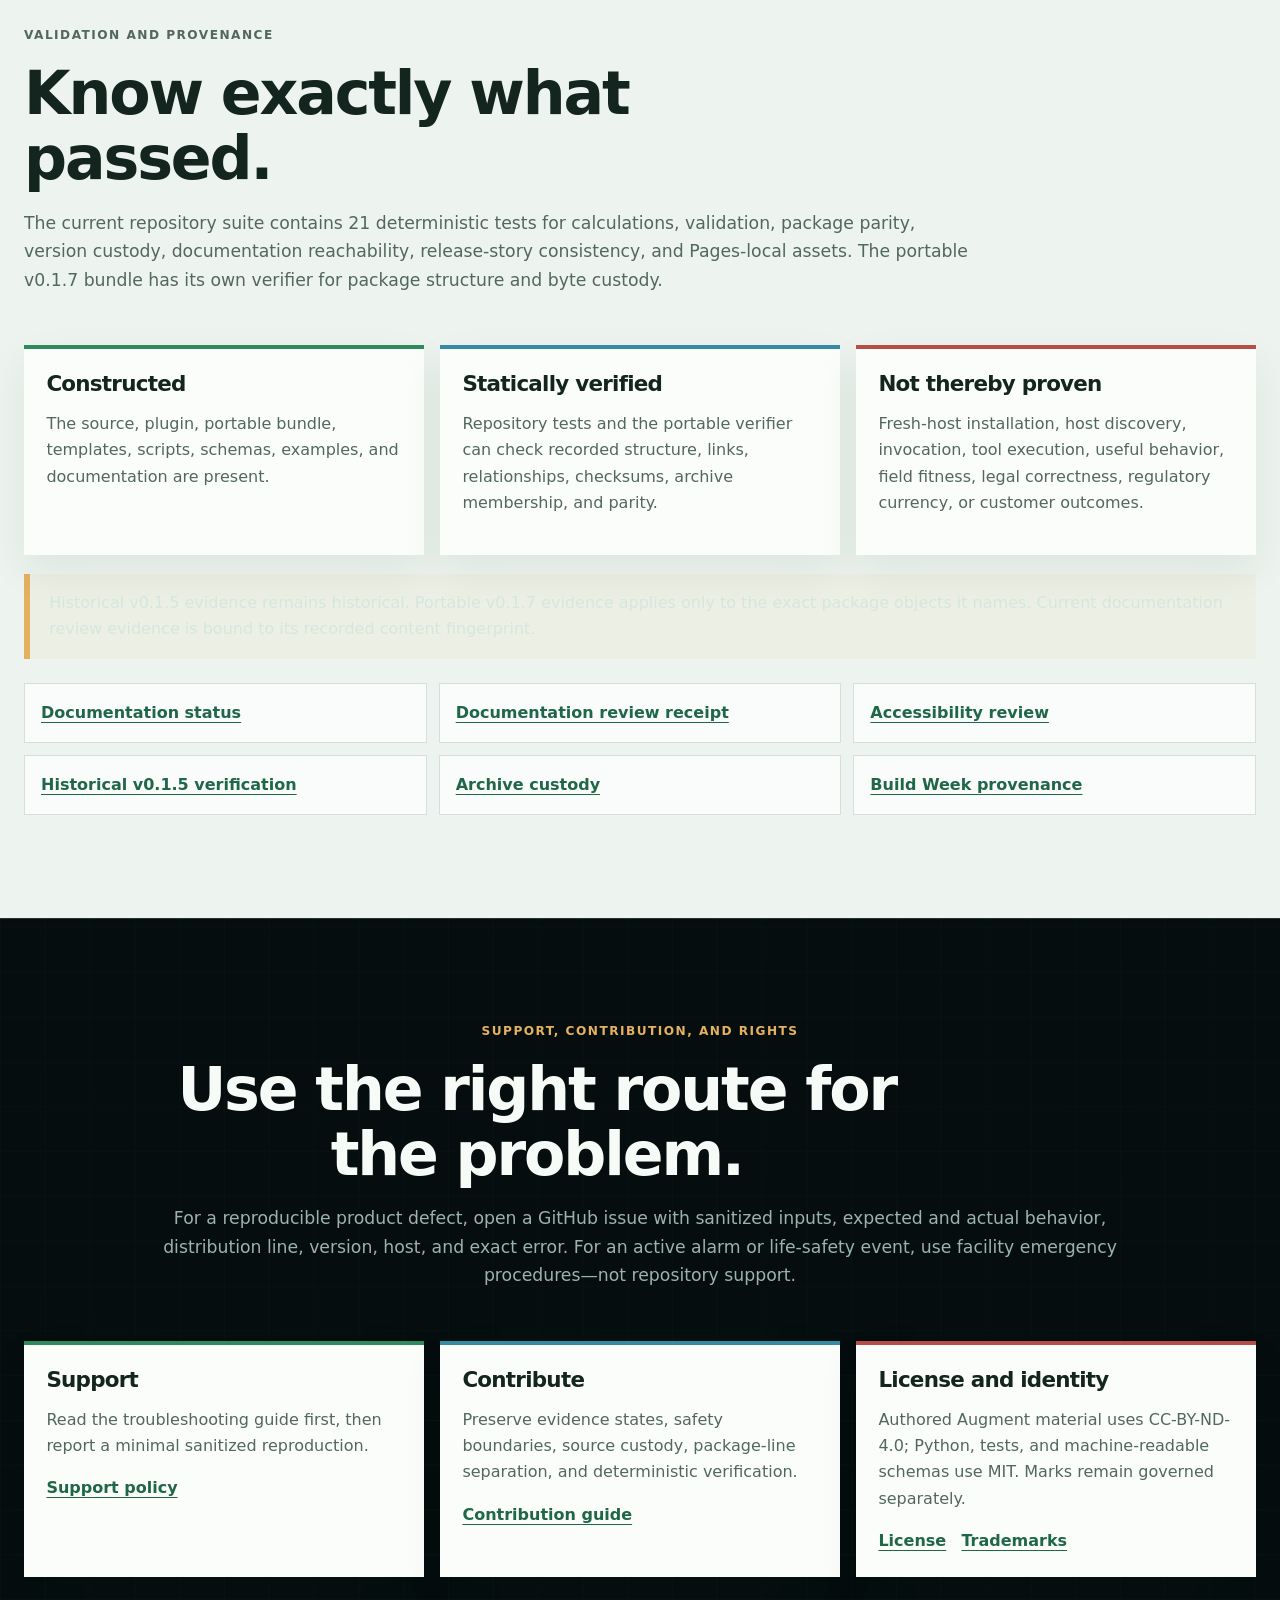
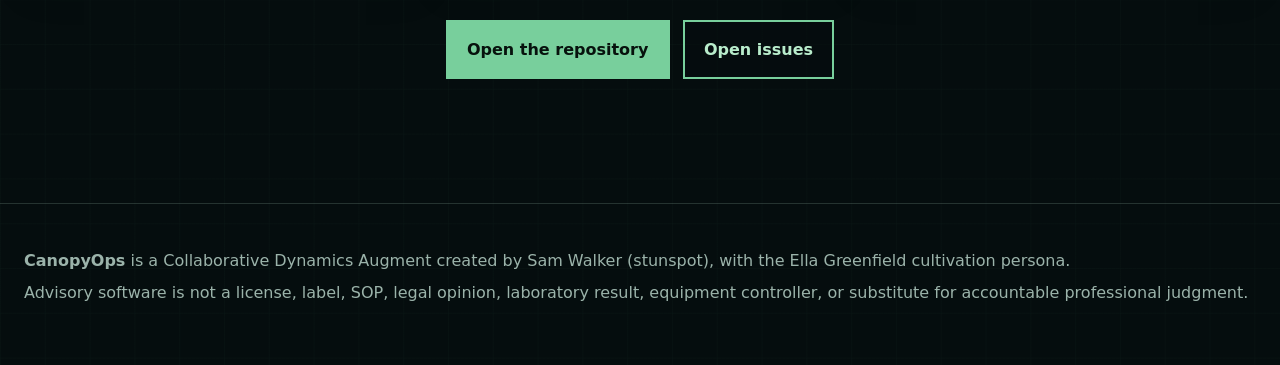
==== commit 1cb5db4f: "Deliver CanopyOps 0.3.1 icons and external-store desktop entries" ====
--- a/docs/index.html
+++ b/docs/index.html
@@ -95,67 +95,49 @@
 
     <section class="section states-section" id="release">
       <div class="section-heading">
-        <p class="eyebrow">Choose one distribution</p>
-        <h2>Two package lines. No borrowed evidence.</h2>
-        <p>The repository-native v0.1.5 line and portable v0.1.7 line contain the same operating method in different package topologies. Do not mix their files.</p>
-      </div>
-      <div class="release-grid">
-        <article>
-          <span class="route-number">v0.1.5</span>
-          <h3>Repository-native source and plugin</h3>
-          <p>Best for direct GitHub marketplace installation, the branded plugin, standalone source inspection, and repository-native Claude packaging.</p>
-          <a href="https://github.com/Stunspot/CanopyOps/blob/main/RELEASE-STATUS.md">Read its evidence boundary</a>
-        </article>
-        <article>
-          <span class="route-number">v0.1.7</span>
-          <h3>Settled portable bundle</h3>
-          <p>Best for a self-verifying archive with Codex and Claude payloads, package-specific instructions, detached checksum, manifest, and receipt.</p>
-          <a href="https://github.com/Stunspot/CanopyOps/releases/tag/v0.1.7">Open the published release</a>
-        </article>
-      </div>
-      <p class="quiet">A valid package is not evidence that a host installed, discovered, invoked, or successfully executed it. Those states must be observed separately.</p>
+        <p class="eyebrow">Current delivery · v0.3.1</p>
+        <h2>Open the crop desk or install the complete skill.</h2>
+        <p>The portable crop workspace keeps observations, comparisons and records together. This update adds product icons and optional desktop entries. A plugin is not required.</p>
+      </div>
+      <div class="actions centered">
+        <a class="button primary" href="https://github.com/Stunspot/CanopyOps/releases/download/v0.3.1/CanopyOps-v0.3.1.zip">Download CanopyOps v0.3.1</a>
+        <a class="button dark" href="https://github.com/Stunspot/CanopyOps/blob/main/RELEASE-STATUS.md">Release status and historical versions</a>
+      </div>
+      <p class="quiet">Historical native plugin and earlier portable releases retain their original identity. Native Mac launch, fresh-host activation and field outcomes remain unverified.</p>
     </section>
 
     <section class="section paper-section" id="install">
       <div class="section-heading">
         <p class="eyebrow">Installation</p>
-        <h2>Pick the route that matches your host.</h2>
-        <p>Before installing, keep operational records outside the skill or plugin directory, confirm your own backup or version-history process, and use fictional or sanitized data for the first run.</p>
+        <h2>Choose the entry that fits your work.</h2>
+        <p>Keep operational records outside the product directory. Extract into a new directory and keep your existing record store when updating.</p>
       </div>
       <div class="install-grid">
         <article>
-          <p class="card-label">CODEX · GITHUB PLUGIN</p>
-          <h3>Shortest route</h3>
-          <pre><code>codex plugin marketplace add Stunspot/CanopyOps
-codex plugin add canopyops@collaborative-dynamics</code></pre>
-          <p>Start a fresh Codex task after installation. Command availability depends on the installed Codex build and workspace policy.</p>
-        </article>
-        <article>
-          <p class="card-label">CODEX · PORTABLE v0.1.7</p>
-          <h3>Self-verifying archive</h3>
-          <ol>
-            <li>Download and extract the published v0.1.7 ZIP in a new directory.</li>
-            <li>Run <code>python tools/verify_release.py .</code>.</li>
-            <li>Continue only when it exits 0, reports <code>"ok": true</code>, and has no findings.</li>
-            <li>Import the complete <code>codex/canopyops/</code> directory using a supported local plugin source.</li>
-          </ol>
-        </article>
-        <article>
-          <p class="card-label">CODEX · STANDALONE</p>
-          <h3>Skill without plugin presentation</h3>
-          <p>Copy the complete repository-native <code>canopyops/</code> directory so the final path is normally <code>%USERPROFILE%\.codex\skills\canopyops\SKILL.md</code>, then start a fresh task.</p>
-          <p>Do not copy <code>SKILL.md</code> alone; its persona, workflows, references, templates, examples, adapters, evaluations, and scripts are part of the skill.</p>
-        </article>
-        <article>
-          <p class="card-label">CLAUDE.AI · CLAUDE CODE</p>
-          <h3>Packaged upload or local skill</h3>
-          <p>Claude.ai can upload either supplied skill ZIP unchanged under <strong>Customize → Skills</strong>. On Enterprise, an organization owner must first enable both <strong>Code execution and file creation</strong> and <strong>Skills</strong>. Claude Code can use the complete skill directory at <code>~/.claude/skills/canopyops/</code> or a project-local <code>.claude/skills/canopyops/</code>.</p>
-          <p>Live Claude upload, activation, progressive loading, and script execution are not claimed by the current CanopyOps evidence.</p>
+          <p class="card-label">LOCAL CROP DESK</p>
+          <h3>Open in your browser</h3>
+          <p>Download and extract the current ZIP. With Python 3.10+ installed, run <code>python tools/verify_release.py .</code> from the extracted root. Require <code>"ok": true</code> and no findings.</p>
+          <p>Open the launcher under <code>codex/canopyops/skills/canopyops/workspace/</code>. The workspace guide explains choosing your external record store and recognizing a successful opening.</p>
+        </article>
+        <article>
+          <p class="card-label">OPTIONAL DESKTOP ENTRY</p>
+          <h3>Keep your desk within reach</h3>
+          <p>The included <code>workspace/create_entry.py</code> creates a Windows shortcut or portable Mac app using an existing desktop directory, an explicit external store and a positive port. It refuses to replace an existing entry. Follow the complete workspace procedure before creating it.</p>
+        </article>
+        <article>
+          <p class="card-label">CODEX · COMPLETE SKILL</p>
+          <h3>Use CanopyOps in your agent</h3>
+          <p>Copy the entire extracted <code>codex/canopyops/skills/canopyops/</code> directory into your host's configured skill location. Keep all supporting folders beside <code>SKILL.md</code>, then start a fresh task and check discovery.</p>
+        </article>
+        <article>
+          <p class="card-label">CLAUDE · COMPLETE SKILL</p>
+          <h3>Use the supplied skill archive</h3>
+          <p>The bundle includes <code>claude/canopyops-v0.3.1.zip</code>. Follow its Claude installation guide and your host's current controls. Upload, discovery, invocation and successful work are separate observations; live activation remains unverified here.</p>
         </article>
       </div>
       <div class="actions centered">
-        <a class="button primary" href="https://github.com/Stunspot/CanopyOps/blob/main/INSTALL.md">Complete install, update, removal, and recovery guide</a>
-        <a class="button dark" href="https://github.com/Stunspot/CanopyOps/blob/main/RELEASE-STATUS.md">Release status</a>
+        <a class="button primary" href="https://github.com/Stunspot/CanopyOps/blob/main/INSTALL.md">Complete installation, update and recovery guide</a>
+        <a class="button dark" href="https://github.com/Stunspot/CanopyOps/blob/main/canopyops/workspace/WORKSPACE-GUIDE.md">Workspace and desktop-entry guide</a>
       </div>
     </section>
 
